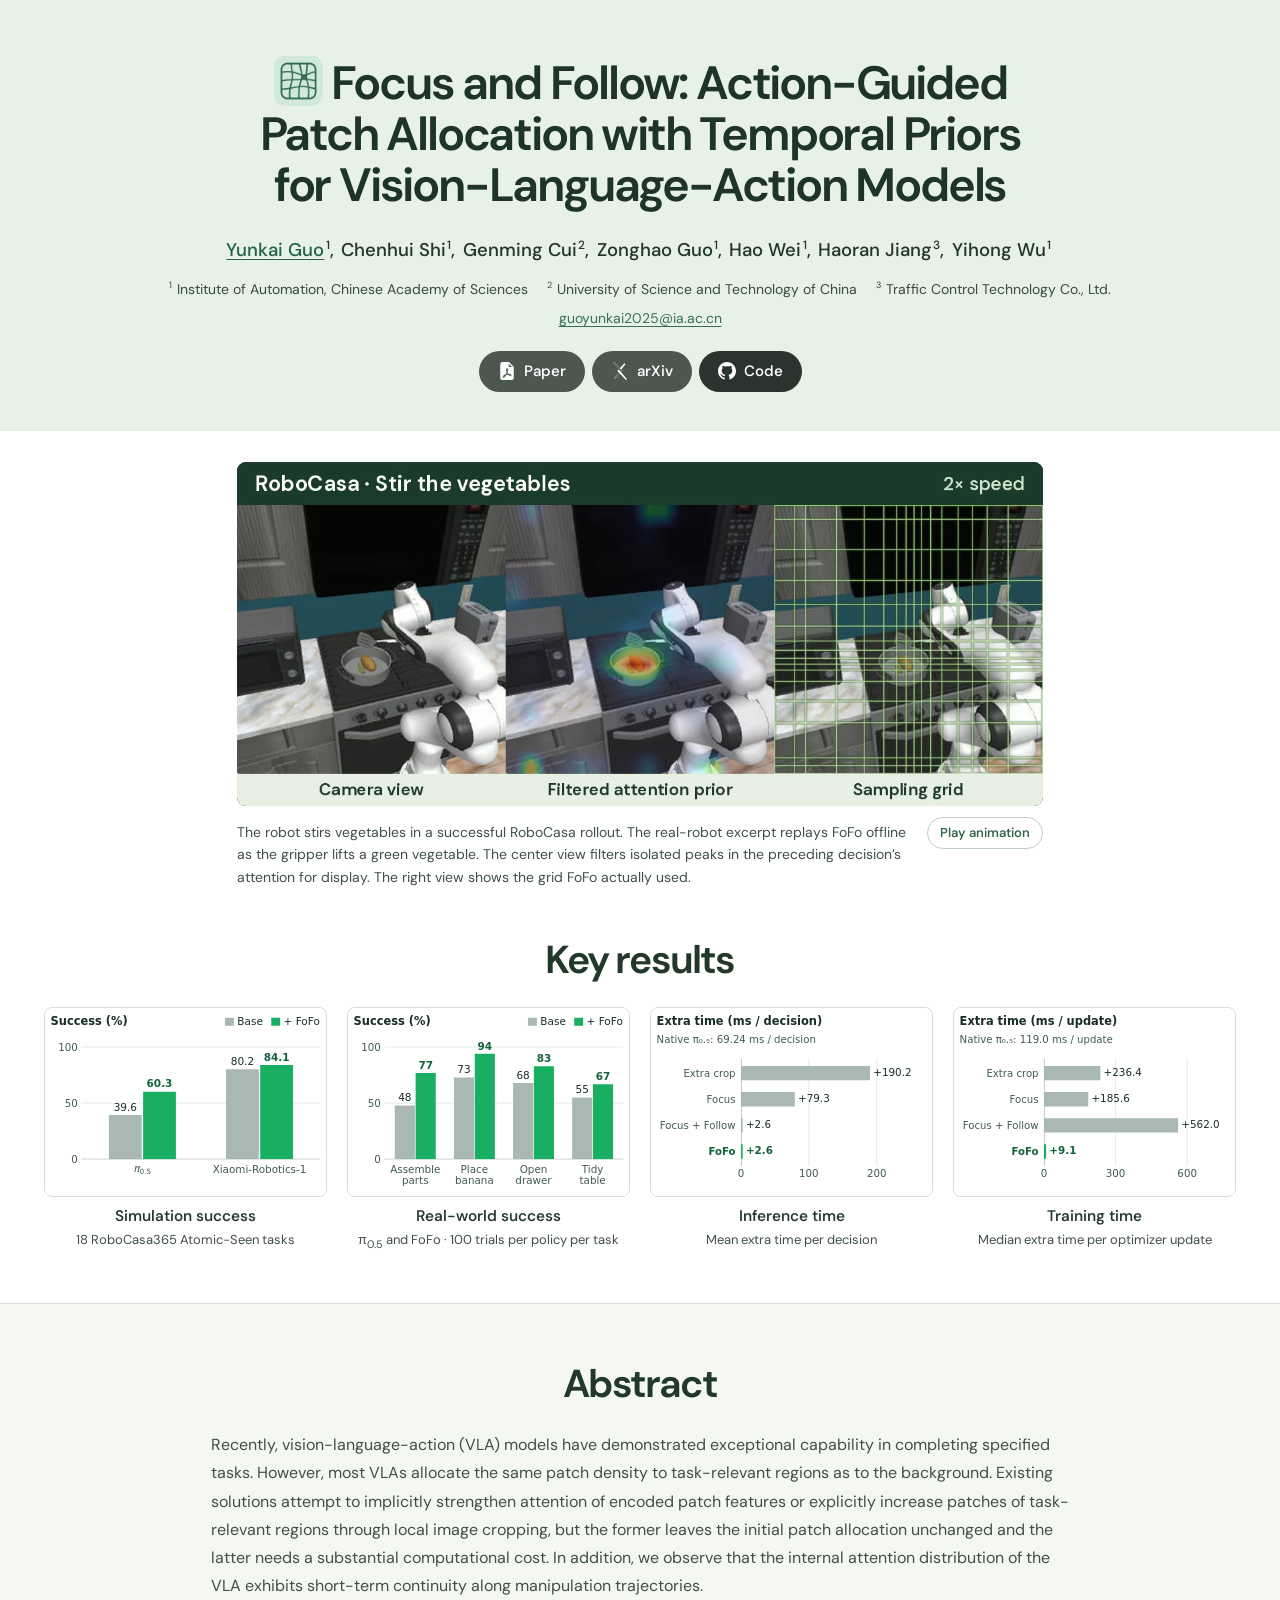
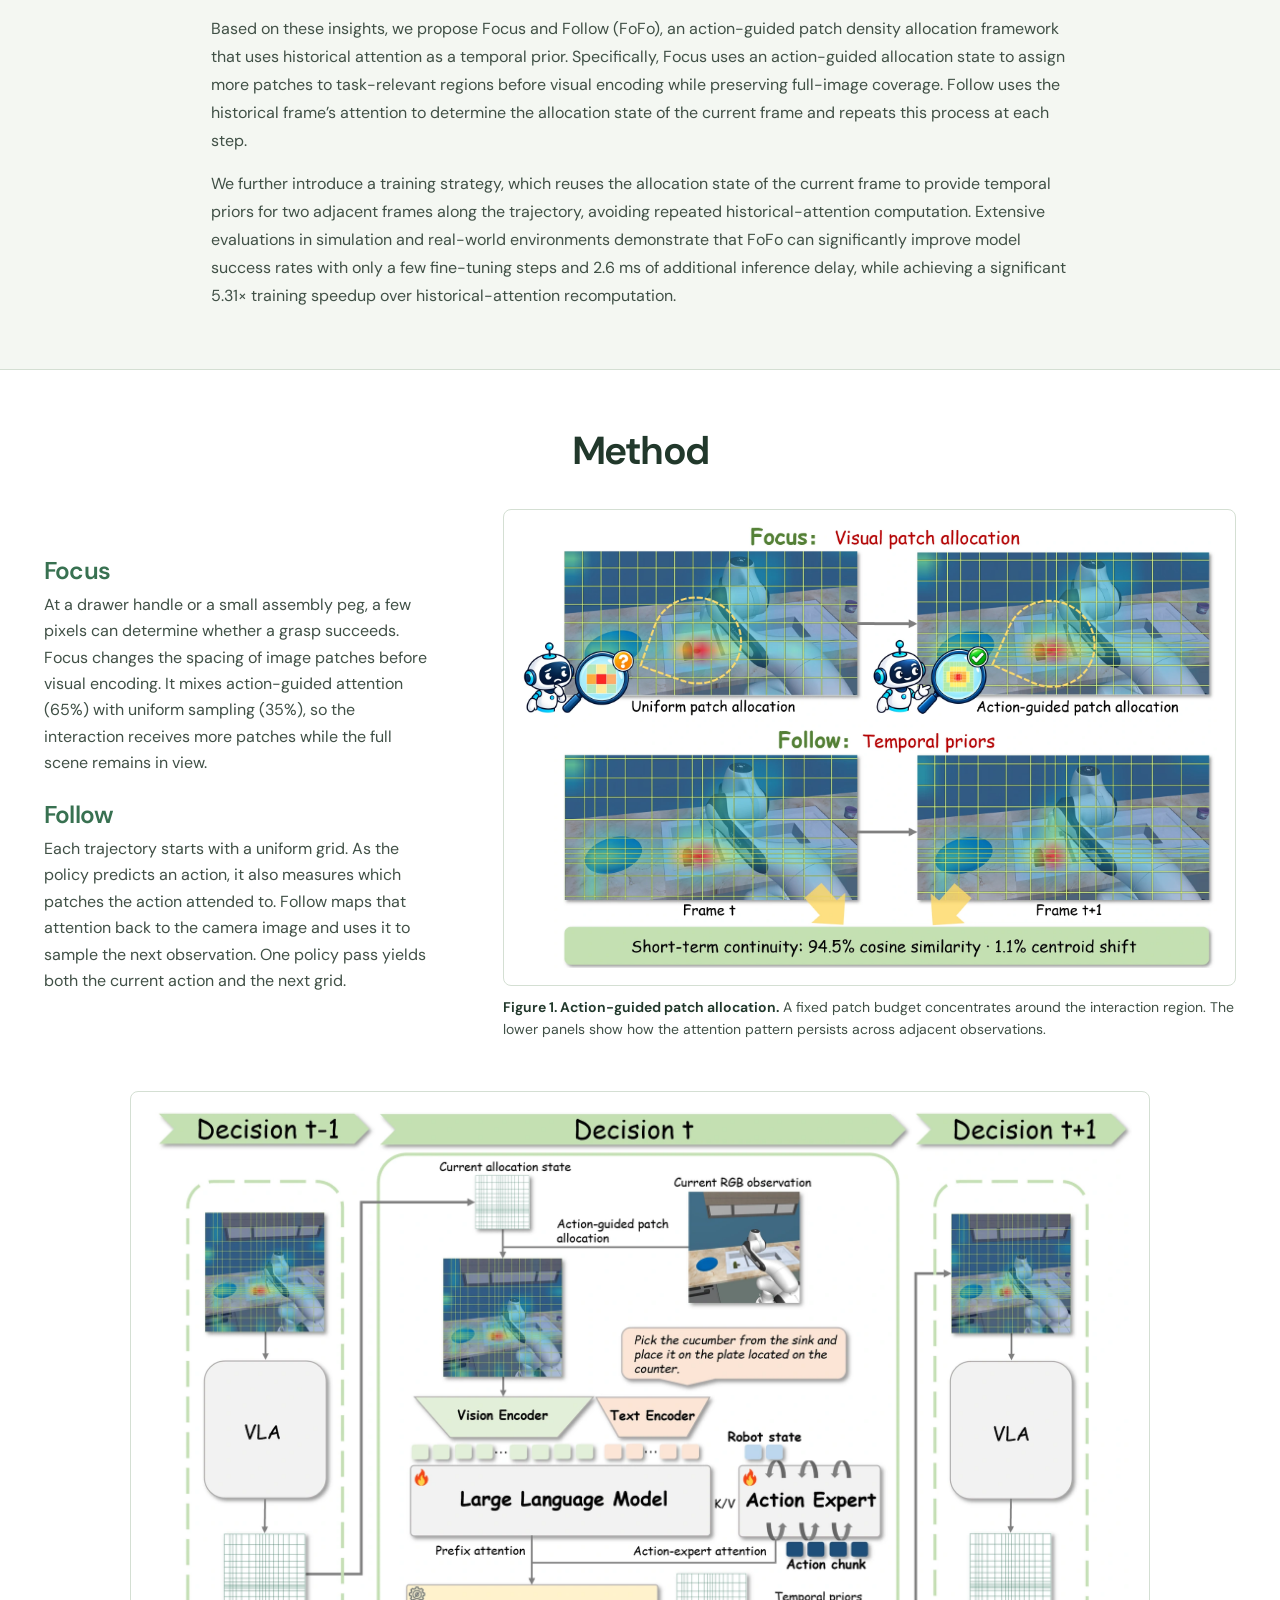
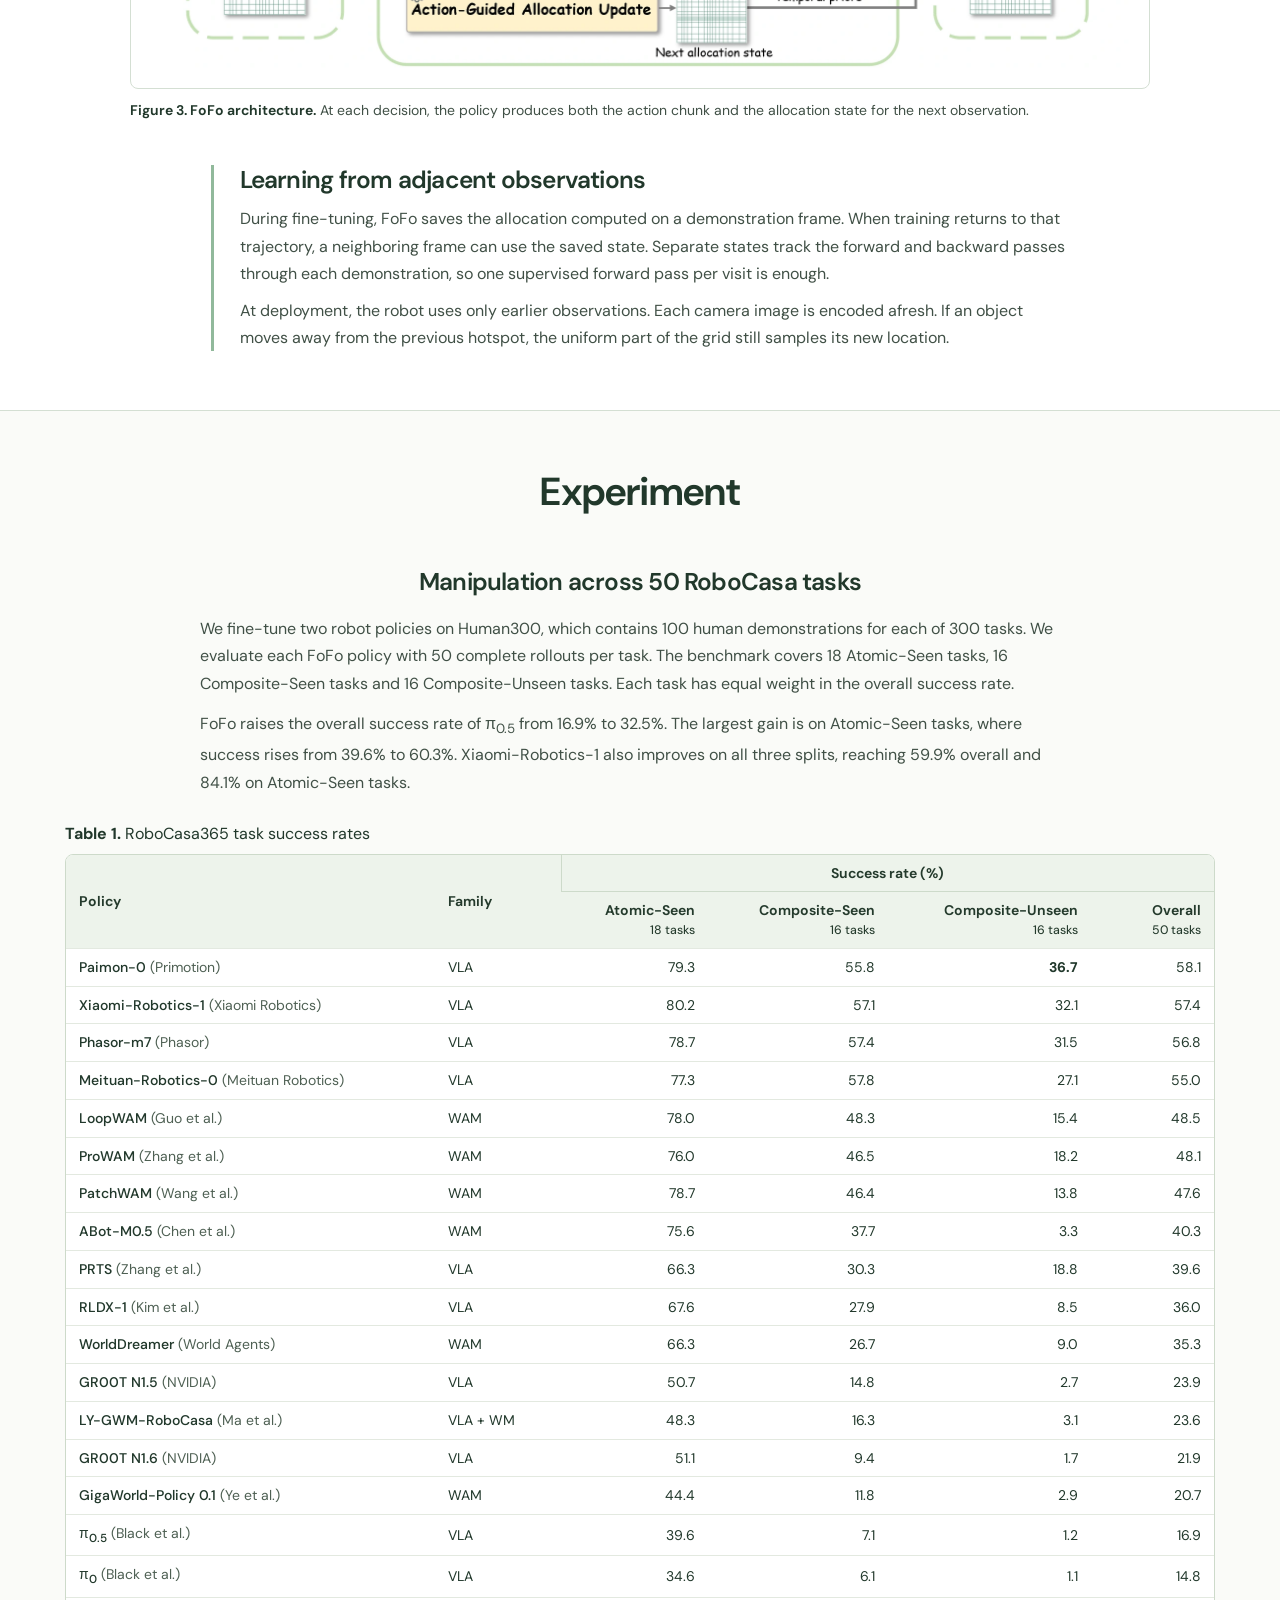
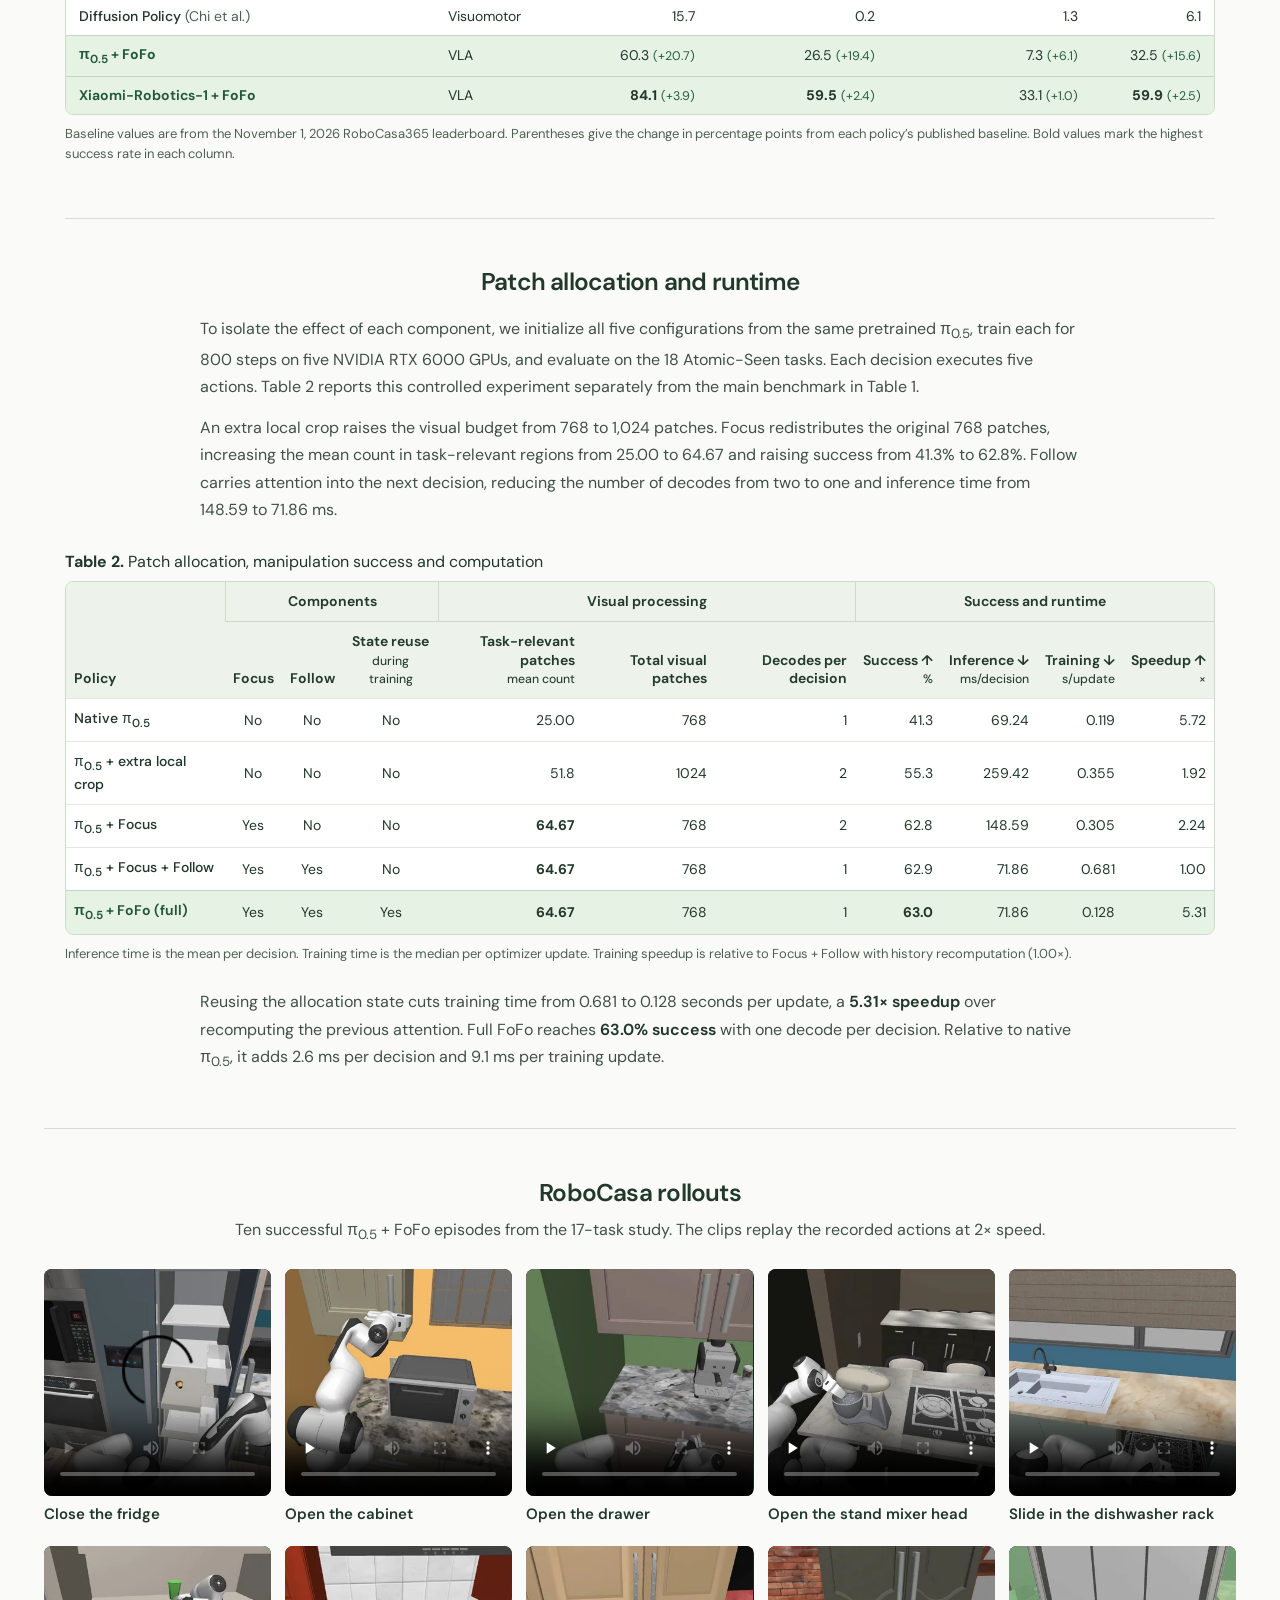
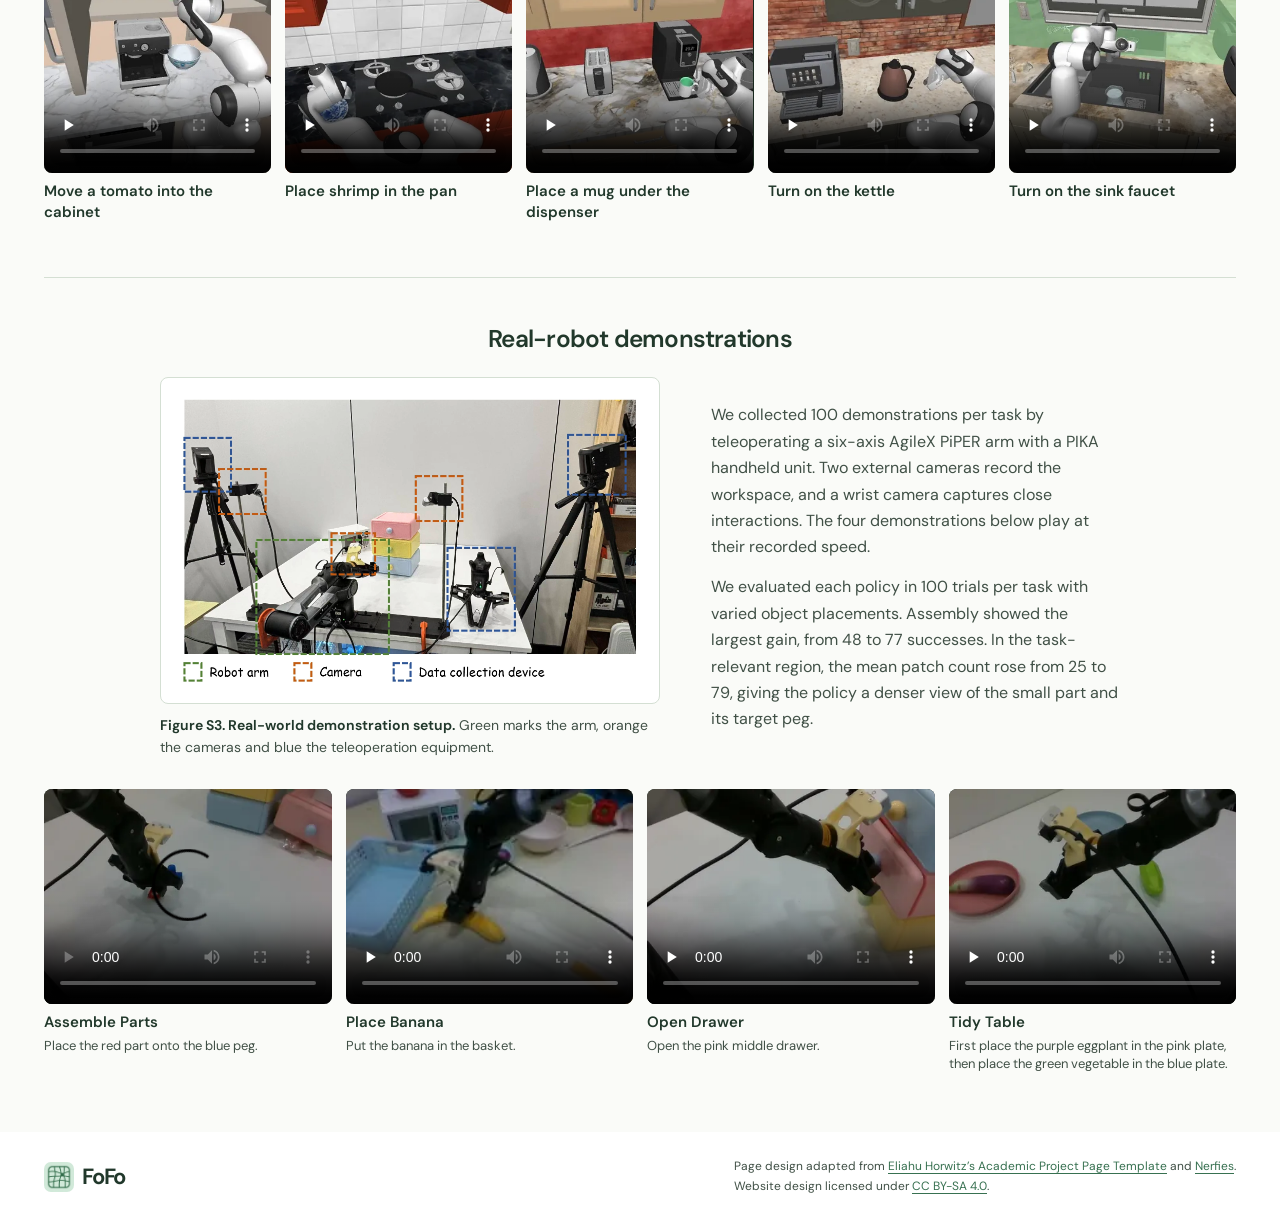
==== FoFo/index.html @ 968a4dcb "Refine trajectory heatmaps and present the benchmark and component tables" ====
<!doctype html>
<html lang="en">
<head>
  <meta charset="utf-8">
  <meta name="viewport" content="width=device-width,initial-scale=1">
  <meta name="theme-color" content="#e7f1e5">
  <link rel="icon" href="assets/brand/fofo-48.png" sizes="48x48">
  <link rel="stylesheet" href="styles.css?v=7dfae5dc25">
  <title>FoFo · Focus and Follow</title>
  <link rel="canonical" href="https://guoyunkai2002.github.io/FoFo/">
  <meta name="description" content="FoFo uses action-to-visual attention from one robot decision to allocate visual patches for the next, with a fixed patch budget and full-image coverage.">
  <meta property="og:type" content="article">
  <meta property="og:title" content="Focus and Follow: Action-Guided Patch Allocation with Temporal Priors for Vision-Language-Action Models">
  <meta property="og:description" content="FoFo uses action-to-visual attention from one robot decision to allocate visual patches for the next, with a fixed patch budget and full-image coverage.">
  <meta property="og:url" content="https://guoyunkai2002.github.io/FoFo/">
  <meta property="og:image" content="https://guoyunkai2002.github.io/FoFo/assets/figures/motivation.webp">
  <meta name="citation_title" content="Focus and Follow: Action-Guided Patch Allocation with Temporal Priors for Vision-Language-Action Models">
  <meta name="citation_author" content="Yunkai Guo">
  <meta name="citation_author" content="Chenhui Shi">
  <meta name="citation_author" content="Genming Cui">
  <meta name="citation_author" content="Zonghao Guo">
  <meta name="citation_author" content="Hao Wei">
  <meta name="citation_author" content="Haoran Jiang">
  <meta name="citation_author" content="Yihong Wu">
  <script type="application/ld+json">{"@context": "https://schema.org", "@type": "ScholarlyArticle", "name": "Focus and Follow: Action-Guided Patch Allocation with Temporal Priors for Vision-Language-Action Models", "url": "https://guoyunkai2002.github.io/FoFo/", "author": [{"@type": "Person", "name": "Yunkai Guo", "affiliation": {"@type": "Organization", "name": "Institute of Automation, Chinese Academy of Sciences"}, "url": "https://guoyunkai2002.github.io/"}, {"@type": "Person", "name": "Chenhui Shi", "affiliation": {"@type": "Organization", "name": "Institute of Automation, Chinese Academy of Sciences"}}, {"@type": "Person", "name": "Genming Cui", "affiliation": {"@type": "Organization", "name": "University of Science and Technology of China"}}, {"@type": "Person", "name": "Zonghao Guo", "affiliation": {"@type": "Organization", "name": "Institute of Automation, Chinese Academy of Sciences"}}, {"@type": "Person", "name": "Hao Wei", "affiliation": {"@type": "Organization", "name": "Institute of Automation, Chinese Academy of Sciences"}}, {"@type": "Person", "name": "Haoran Jiang", "affiliation": {"@type": "Organization", "name": "Traffic Control Technology Co., Ltd."}}, {"@type": "Person", "name": "Yihong Wu", "affiliation": {"@type": "Organization", "name": "Institute of Automation, Chinese Academy of Sciences"}}], "abstract": "Recently, vision-language-action (VLA) models have demonstrated exceptional capability in completing specified tasks. However, most VLAs allocate the same patch density to task-relevant regions as to the background. Existing solutions attempt to implicitly strengthen attention of encoded patch features or explicitly increase patches of task-relevant regions through local image cropping, but the former leaves the initial patch allocation unchanged and the latter needs a substantial computational cost. In addition, we observe that the internal attention distribution of the VLA exhibits short-term continuity along manipulation trajectories. Based on these insights, we propose Focus and Follow (FoFo), an action-guided patch density allocation framework that uses historical attention as a temporal prior. Specifically, Focus uses an action-guided allocation state to assign more patches to task-relevant regions before visual encoding while preserving full-image coverage. Follow uses the historical frame’s attention to determine the allocation state of the current frame and repeats this process at each step. We further introduce a training strategy, which reuses the allocation state of the current frame to provide temporal priors for two adjacent frames along the trajectory, avoiding repeated historical-attention computation. Extensive evaluations in simulation and real-world environments demonstrate that FoFo can significantly improve model success rates with only a few fine-tuning steps and 2.6 ms of additional inference delay, while achieving a significant 5.31× training speedup over historical-attention recomputation.", "inLanguage": "en"}</script>
  <script src="media.js" defer></script>
  <script src="teaser.js" defer></script>
</head>
<body>
  <a class="skip" href="#abstract">Skip to abstract</a>
  <main id="main-content">
    <header class="hero">
      <div class="wrap hero-body">
        <h1 class="publication-title"><span class="title-start"><img src="assets/brand/fofo-256.png" alt="" width="66" height="66">Focus</span> and Follow: Action-Guided Patch Allocation with Temporal Priors for Vision-Language-Action Models</h1>
        <div class="publication-authors"><span class="author-block"><a href="https://guoyunkai2002.github.io/" rel="author">Yunkai Guo</a><sup>1</sup>,</span> <span class="author-block">Chenhui Shi<sup>1</sup>,</span> <span class="author-block">Genming Cui<sup>2</sup>,</span> <span class="author-block">Zonghao Guo<sup>1</sup>,</span> <span class="author-block">Hao Wei<sup>1</sup>,</span> <span class="author-block">Haoran Jiang<sup>3</sup>,</span> <span class="author-block">Yihong Wu<sup>1</sup></span></div>
        <ul class="affiliations"><li><sup>1</sup> Institute of Automation, Chinese Academy of Sciences</li><li><sup>2</sup> University of Science and Technology of China</li><li><sup>3</sup> Traffic Control Technology Co., Ltd.</li></ul>
        <a class="mail" href="mailto:guoyunkai2025@ia.ac.cn">guoyunkai2025@ia.ac.cn</a>
        <div class="publication-links">
          <button aria-label="Paper, awaiting arXiv release" class="resource" disabled="" title="The paper will be available on arXiv." type="button"><img alt="" height="19" src="assets/icons/paper.svg" width="19">Paper</button>
          <button aria-label="arXiv, awaiting posting" class="resource" disabled="" title="The arXiv record will be linked after posting." type="button"><img alt="" height="18" src="assets/icons/arxiv.svg" width="18">arXiv</button>
          <a class="resource" href="code.html"><img alt="" height="19" src="assets/icons/code.svg" width="19">Code</a>
        </div>
      </div>
    </header>
    <figure class="teaser" id="trajectory-film">
      <video id="trajectory-video" width="1200" height="512" controls autoplay muted loop playsinline preload="metadata" poster="assets/teaser/trajectories.webp?v=6c821fb7b79a" aria-label="RoboCasa and real-robot footage with display-filtered attention and the recorded sampling grid">
        <source media="(max-width: 600px)" src="assets/teaser/trajectories-mobile.mp4?v=8c88cccc353a" type="video/mp4">
        <source src="assets/teaser/trajectories.mp4?v=fba1525de256" type="video/mp4">
        <a href="assets/teaser/trajectories.mp4?v=fba1525de256">Download the trajectory film</a>
      </video>
      <figcaption class="film-note">
        <p>The robot stirs vegetables in a successful RoboCasa rollout. The real-robot excerpt replays FoFo offline as the gripper lifts a green vegetable. The center view filters isolated peaks in the preceding decision’s attention for display. The right view shows the grid FoFo actually used.</p>
        <button class="motion-control" type="button" aria-controls="trajectory-video" hidden>Pause animation</button>
      </figcaption>
    </figure>
    <section class="wrap highlights" aria-labelledby="highlights-title">
      <h2 id="highlights-title">Key results</h2>
      <div class="chart-grid">
        <figure class="chart">
          <a href="assets/highlights/simulation-success.svg" aria-label="View simulation success chart at full size"><img loading="lazy" decoding="async" src="assets/highlights/simulation-success.svg" alt="Success on the 18 RoboCasa Atomic-Seen tasks. With FoFo, π₀.₅ improves from 39.6% to 60.3% and Xiaomi-Robotics-1 from 80.2% to 84.1%."></a>
          <figcaption>Simulation success<small>18 RoboCasa365 Atomic-Seen tasks</small></figcaption>
        </figure>
        <figure class="chart">
          <a href="assets/highlights/real-success.svg" aria-label="View real-world success chart at full size"><img loading="lazy" decoding="async" src="assets/highlights/real-success.svg" alt="π₀.₅ and FoFo success rates by task: assembly 48% and 77%, banana 73% and 94%, drawer 68% and 83%, tidying 55% and 67%."></a>
          <figcaption>Real-world success<small>π<sub>0.5</sub> and FoFo · 100 trials per policy per task</small></figcaption>
        </figure>
        <figure class="chart">
          <a href="assets/highlights/inference-overhead.svg" aria-label="View inference time chart at full size"><img loading="lazy" decoding="async" src="assets/highlights/inference-overhead.svg" alt="Extra milliseconds per decision over native π₀.₅: extra crop 190.2, Focus 79.3, Focus + Follow 2.6 and full FoFo 2.6."></a>
          <figcaption>Inference time<small>Mean extra time per decision</small></figcaption>
        </figure>
        <figure class="chart">
          <a href="assets/highlights/training-overhead.svg" aria-label="View training time chart at full size"><img loading="lazy" decoding="async" src="assets/highlights/training-overhead.svg" alt="Extra milliseconds per optimizer update over native π₀.₅: extra crop 236.4, Focus 185.6, Focus + Follow 562.0 and full FoFo 9.1."></a>
          <figcaption>Training time<small>Median extra time per optimizer update</small></figcaption>
        </figure>
      </div>
    </section>
    <section id="abstract" class="section abstract" aria-labelledby="abstract-title">
      <div class="wrap">
        <h2 id="abstract-title">Abstract</h2>
        <div class="abstract-copy">
<p>Recently, vision-language-action (VLA) models have demonstrated exceptional capability in completing specified tasks. However, most VLAs allocate the same patch density to task-relevant regions as to the background. Existing solutions attempt to implicitly strengthen attention of encoded patch features or explicitly increase patches of task-relevant regions through local image cropping, but the former leaves the initial patch allocation unchanged and the latter needs a substantial computational cost. In addition, we observe that the internal attention distribution of the VLA exhibits short-term continuity along manipulation trajectories.</p>
<p>Based on these insights, we propose Focus and Follow (FoFo), an action-guided patch density allocation framework that uses historical attention as a temporal prior. Specifically, Focus uses an action-guided allocation state to assign more patches to task-relevant regions before visual encoding while preserving full-image coverage. Follow uses the historical frame’s attention to determine the allocation state of the current frame and repeats this process at each step.</p>
<p>We further introduce a training strategy, which reuses the allocation state of the current frame to provide temporal priors for two adjacent frames along the trajectory, avoiding repeated historical-attention computation. Extensive evaluations in simulation and real-world environments demonstrate that FoFo can significantly improve model success rates with only a few fine-tuning steps and 2.6 ms of additional inference delay, while achieving a significant 5.31× training speedup over historical-attention recomputation.</p>
</div>
      </div>
    </section>
    <section id="method" class="wrap section method" aria-labelledby="method-title">
      <h2 id="method-title">Method</h2>
      <div class="method-intro">
        <div class="method-copy">
          <h3>Focus</h3>
          <p>At a drawer handle or a small assembly peg, a few pixels can determine whether a grasp succeeds. Focus changes the spacing of image patches before visual encoding. It mixes action-guided attention (65%) with uniform sampling (35%), so the interaction receives more patches while the full scene remains in view.</p>
          <h3>Follow</h3>
          <p>Each trajectory starts with a uniform grid. As the policy predicts an action, it also measures which patches the action attended to. Follow maps that attention back to the camera image and uses it to sample the next observation. One policy pass yields both the current action and the next grid.</p>
        </div>
        <figure class="paper-figure" id="fig-motivation">
        <a href="assets/figures/motivation.webp" aria-label="View Figure 1 at full size">
          <img src="assets/figures/motivation.webp" width="1948" height="1232" alt="Uniform and action-guided grids above two adjacent robot observations with similar attention." loading="lazy" decoding="async">
        </a>
        <figcaption><strong>Figure 1. Action-guided patch allocation.</strong> A fixed patch budget concentrates around the interaction region. The lower panels show how the attention pattern persists across adjacent observations.</figcaption>
      </figure>
      </div>
      <figure class="paper-figure" id="fig-architecture">
        <a href="assets/figures/architecture.webp" aria-label="View Figure 3 at full size">
          <img src="assets/figures/architecture.webp" width="2000" height="1144" alt="FoFo architecture connecting vision and text encoders, the action expert and the next decision’s allocation state." loading="lazy" decoding="async">
        </a>
        <figcaption><strong>Figure 3. FoFo architecture.</strong> At each decision, the policy produces both the action chunk and the allocation state for the next observation.</figcaption>
      </figure>
      <div class="training-note">
        <h3>Learning from adjacent observations</h3>
        <p>During fine-tuning, FoFo saves the allocation computed on a demonstration frame. When training returns to that trajectory, a neighboring frame can use the saved state. Separate states track the forward and backward passes through each demonstration, so one supervised forward pass per visit is enough.</p>
        <p>At deployment, the robot uses only earlier observations. Each camera image is encoded afresh. If an object moves away from the previous hotspot, the uniform part of the grid still samples its new location.</p>
      </div>
    </section>
    <section class="experiment section" id="experiment" aria-labelledby="experiment-title">
      <div class="wrap">
        <h2 id="experiment-title">Experiment</h2>
        <section class="experiment-study" aria-labelledby="benchmark-title">
          <h3 id="benchmark-title">Manipulation across 50 RoboCasa tasks</h3>
          <div class="study-copy">
            <p>We fine-tune two robot policies on Human300, which contains 100 human demonstrations for each of 300 tasks. We evaluate each FoFo policy with 50 complete rollouts per task. The benchmark covers 18 Atomic-Seen tasks, 16 Composite-Seen tasks and 16 Composite-Unseen tasks. Each task has equal weight in the overall success rate.</p>
            <p>FoFo raises the overall success rate of π<sub>0.5</sub> from 16.9% to 32.5%. The largest gain is on Atomic-Seen tasks, where success rises from 39.6% to 60.3%. Xiaomi-Robotics-1 also improves on all three splits, reaching 59.9% overall and 84.1% on Atomic-Seen tasks.</p>
          </div>
          <div class="table-caption" id="benchmark-caption"><strong>Table 1.</strong> RoboCasa365 task success rates</div>
          <p class="table-swipe-hint benchmark-hint">Scroll horizontally to see all columns.</p>
          <div class="experiment-table-scroll" tabindex="0" role="region" aria-labelledby="benchmark-caption">
            <table class="results-table benchmark-table" aria-labelledby="benchmark-caption" aria-describedby="benchmark-note">
              <colgroup><col></colgroup><colgroup><col></colgroup><colgroup span="4"></colgroup>
              <thead>
                <tr><th rowspan="2" scope="col">Policy</th><th rowspan="2" scope="col">Family</th><th colspan="4" scope="colgroup">Success rate (%)</th></tr>
                <tr><th scope="col">Atomic-Seen<br><small>18 tasks</small></th><th scope="col">Composite-Seen<br><small>16 tasks</small></th><th scope="col">Composite-Unseen<br><small>16 tasks</small></th><th scope="col">Overall<br><small>50 tasks</small></th></tr>
              </thead>
              <tbody>
              <tr>
                <th scope="row">Paimon-0 <span class="policy-attribution">(Primotion)</span></th>
                <td>VLA</td><td>79.3</td><td>55.8</td><td><strong>36.7</strong></td><td>58.1</td>
              </tr>
              <tr>
                <th scope="row">Xiaomi-Robotics-1 <span class="policy-attribution">(Xiaomi Robotics)</span></th>
                <td>VLA</td><td>80.2</td><td>57.1</td><td>32.1</td><td>57.4</td>
              </tr>
              <tr>
                <th scope="row">Phasor-m7 <span class="policy-attribution">(Phasor)</span></th>
                <td>VLA</td><td>78.7</td><td>57.4</td><td>31.5</td><td>56.8</td>
              </tr>
              <tr>
                <th scope="row">Meituan-Robotics-0 <span class="policy-attribution">(Meituan Robotics)</span></th>
                <td>VLA</td><td>77.3</td><td>57.8</td><td>27.1</td><td>55.0</td>
              </tr>
              <tr>
                <th scope="row">LoopWAM <span class="policy-attribution">(Guo et al.)</span></th>
                <td>WAM</td><td>78.0</td><td>48.3</td><td>15.4</td><td>48.5</td>
              </tr>
              <tr>
                <th scope="row">ProWAM <span class="policy-attribution">(Zhang et al.)</span></th>
                <td>WAM</td><td>76.0</td><td>46.5</td><td>18.2</td><td>48.1</td>
              </tr>
              <tr>
                <th scope="row">PatchWAM <span class="policy-attribution">(Wang et al.)</span></th>
                <td>WAM</td><td>78.7</td><td>46.4</td><td>13.8</td><td>47.6</td>
              </tr>
              <tr>
                <th scope="row">ABot-M0.5 <span class="policy-attribution">(Chen et al.)</span></th>
                <td>WAM</td><td>75.6</td><td>37.7</td><td>3.3</td><td>40.3</td>
              </tr>
              <tr>
                <th scope="row">PRTS <span class="policy-attribution">(Zhang et al.)</span></th>
                <td>VLA</td><td>66.3</td><td>30.3</td><td>18.8</td><td>39.6</td>
              </tr>
              <tr>
                <th scope="row">RLDX-1 <span class="policy-attribution">(Kim et al.)</span></th>
                <td>VLA</td><td>67.6</td><td>27.9</td><td>8.5</td><td>36.0</td>
              </tr>
              <tr>
                <th scope="row">WorldDreamer <span class="policy-attribution">(World Agents)</span></th>
                <td>WAM</td><td>66.3</td><td>26.7</td><td>9.0</td><td>35.3</td>
              </tr>
              <tr>
                <th scope="row">GR00T N1.5 <span class="policy-attribution">(NVIDIA)</span></th>
                <td>VLA</td><td>50.7</td><td>14.8</td><td>2.7</td><td>23.9</td>
              </tr>
              <tr>
                <th scope="row">LY-GWM-RoboCasa <span class="policy-attribution">(Ma et al.)</span></th>
                <td>VLA + WM</td><td>48.3</td><td>16.3</td><td>3.1</td><td>23.6</td>
              </tr>
              <tr>
                <th scope="row">GR00T N1.6 <span class="policy-attribution">(NVIDIA)</span></th>
                <td>VLA</td><td>51.1</td><td>9.4</td><td>1.7</td><td>21.9</td>
              </tr>
              <tr>
                <th scope="row">GigaWorld-Policy 0.1 <span class="policy-attribution">(Ye et al.)</span></th>
                <td>WAM</td><td>44.4</td><td>11.8</td><td>2.9</td><td>20.7</td>
              </tr>
              <tr>
                <th scope="row">π<sub>0.5</sub> <span class="policy-attribution">(Black et al.)</span></th>
                <td>VLA</td><td>39.6</td><td>7.1</td><td>1.2</td><td>16.9</td>
              </tr>
              <tr>
                <th scope="row">π<sub>0</sub> <span class="policy-attribution">(Black et al.)</span></th>
                <td>VLA</td><td>34.6</td><td>6.1</td><td>1.1</td><td>14.8</td>
              </tr>
              <tr>
                <th scope="row">Diffusion Policy <span class="policy-attribution">(Chi et al.)</span></th>
                <td>Visuomotor</td><td>15.7</td><td>0.2</td><td>1.3</td><td>6.1</td>
              </tr>
              <tr class="fofo-row">
                <th scope="row">π<sub>0.5</sub> + <strong>FoFo</strong></th>
                <td>VLA</td><td>60.3 <span class="result-gain">(+20.7)</span></td><td>26.5 <span class="result-gain">(+19.4)</span></td><td>7.3 <span class="result-gain">(+6.1)</span></td><td>32.5 <span class="result-gain">(+15.6)</span></td>
              </tr>
              <tr class="fofo-row">
                <th scope="row">Xiaomi-Robotics-1 + <strong>FoFo</strong></th>
                <td>VLA</td><td><strong>84.1</strong> <span class="result-gain">(+3.9)</span></td><td><strong>59.5</strong> <span class="result-gain">(+2.4)</span></td><td>33.1 <span class="result-gain">(+1.0)</span></td><td><strong>59.9</strong> <span class="result-gain">(+2.5)</span></td>
              </tr>
              </tbody>
            </table>
          </div>
          <p class="table-note" id="benchmark-note">Baseline values are from the November 1, 2026 RoboCasa365 leaderboard. Parentheses give the change in percentage points from each policy’s published baseline. Bold values mark the highest success rate in each column.</p>
        </section>
        <section class="experiment-study" aria-labelledby="components-title">
          <h3 id="components-title">Patch allocation and runtime</h3>
          <div class="study-copy">
            <p>To isolate the effect of each component, we initialize all five configurations from the same pretrained π<sub>0.5</sub>, train each for 800 steps on five NVIDIA RTX 6000 GPUs, and evaluate on the 18 Atomic-Seen tasks. Each decision executes five actions. Table 2 reports this controlled experiment separately from the main benchmark in Table 1.</p>
            <p>An extra local crop raises the visual budget from 768 to 1,024 patches. Focus redistributes the original 768 patches, increasing the mean count in task-relevant regions from 25.00 to 64.67 and raising success from 41.3% to 62.8%. Follow carries attention into the next decision, reducing the number of decodes from two to one and inference time from 148.59 to 71.86 ms.</p>
          </div>
          <div class="table-caption" id="components-caption"><strong>Table 2.</strong> Patch allocation, manipulation success and computation</div>
          <p class="table-swipe-hint components-hint">Scroll horizontally to see all columns.</p>
          <div class="experiment-table-scroll" tabindex="0" role="region" aria-labelledby="components-caption">
            <table class="results-table components-table" aria-labelledby="components-caption" aria-describedby="components-note">
              <colgroup><col></colgroup><colgroup span="3"></colgroup><colgroup span="3"></colgroup><colgroup span="4"></colgroup>
              <thead>
                <tr><th rowspan="2" scope="col">Policy</th><th colspan="3" scope="colgroup">Components</th><th colspan="3" scope="colgroup">Visual processing</th><th colspan="4" scope="colgroup">Success and runtime</th></tr>
                <tr><th scope="col">Focus</th><th scope="col">Follow</th><th scope="col">State reuse<br><small>during training</small></th><th scope="col">Task-relevant patches<br><small>mean count</small></th><th scope="col">Total visual patches</th><th scope="col">Decodes per decision</th><th scope="col">Success ↑<br><small>%</small></th><th scope="col">Inference ↓<br><small>ms/decision</small></th><th scope="col">Training ↓<br><small>s/update</small></th><th scope="col">Speedup ↑<br><small>×</small></th></tr>
              </thead>
              <tbody>
              <tr>
                <th scope="row">Native π<sub>0.5</sub></th>
                <td>No</td><td>No</td><td>No</td><td>25.00</td><td>768</td><td>1</td><td>41.3</td><td>69.24</td><td>0.119</td><td>5.72</td>
              </tr>
              <tr>
                <th scope="row">π<sub>0.5</sub> + extra local crop</th>
                <td>No</td><td>No</td><td>No</td><td>51.8</td><td>1024</td><td>2</td><td>55.3</td><td>259.42</td><td>0.355</td><td>1.92</td>
              </tr>
              <tr>
                <th scope="row">π<sub>0.5</sub> + Focus</th>
                <td>Yes</td><td>No</td><td>No</td><td><strong>64.67</strong></td><td>768</td><td>2</td><td>62.8</td><td>148.59</td><td>0.305</td><td>2.24</td>
              </tr>
              <tr>
                <th scope="row">π<sub>0.5</sub> + Focus + Follow</th>
                <td>Yes</td><td>Yes</td><td>No</td><td><strong>64.67</strong></td><td>768</td><td>1</td><td>62.9</td><td>71.86</td><td>0.681</td><td>1.00</td>
              </tr>
              <tr class="fofo-row">
                <th scope="row">π<sub>0.5</sub> + FoFo (full)</th>
                <td>Yes</td><td>Yes</td><td>Yes</td><td><strong>64.67</strong></td><td>768</td><td>1</td><td><strong>63.0</strong></td><td>71.86</td><td>0.128</td><td>5.31</td>
              </tr>
              </tbody>
            </table>
          </div>
          <p class="table-note" id="components-note">Inference time is the mean per decision. Training time is the median per optimizer update. Training speedup is relative to Focus + Follow with history recomputation (1.00×).</p>
          <div class="study-copy study-interpretation">
            <p>Reusing the allocation state cuts training time from 0.681 to 0.128 seconds per update, a <strong>5.31× speedup</strong> over recomputing the previous attention. Full FoFo reaches <strong>63.0% success</strong> with one decode per decision. Relative to native π<sub>0.5</sub>, it adds 2.6 ms per decision and 9.1 ms per training update.</p>
          </div>
        </section>
        <section class="sim-demos" aria-labelledby="sim-title">
          <h3 id="sim-title">RoboCasa rollouts</h3>
          <p class="gallery-intro">Ten successful π<sub>0.5</sub> + FoFo episodes from the 17-task study. The clips replay the recorded actions at 2× speed.</p>
      <div class="video-grid sim-grid"><figure class="clip">
          <video controls playsinline loading="lazy" preload="none" poster="[data-uri]" data-poster="assets/robocasa/close-fridge.webp" aria-label="Close the fridge" width="480" height="480"><source src="assets/robocasa/close-fridge.mp4" type="video/mp4"><a href="assets/robocasa/close-fridge.mp4">Download video</a></video>
          <figcaption>Close the fridge</figcaption>
        </figure>
        <figure class="clip">
          <video controls playsinline loading="lazy" preload="none" poster="[data-uri]" data-poster="assets/robocasa/open-cabinet.webp" aria-label="Open the cabinet" width="480" height="480"><source src="assets/robocasa/open-cabinet.mp4" type="video/mp4"><a href="assets/robocasa/open-cabinet.mp4">Download video</a></video>
          <figcaption>Open the cabinet</figcaption>
        </figure>
        <figure class="clip">
          <video controls playsinline loading="lazy" preload="none" poster="[data-uri]" data-poster="assets/robocasa/open-drawer.webp" aria-label="Open the drawer" width="480" height="480"><source src="assets/robocasa/open-drawer.mp4" type="video/mp4"><a href="assets/robocasa/open-drawer.mp4">Download video</a></video>
          <figcaption>Open the drawer</figcaption>
        </figure>
        <figure class="clip">
          <video controls playsinline loading="lazy" preload="none" poster="[data-uri]" data-poster="assets/robocasa/open-stand-mixer.webp" aria-label="Open the stand mixer head" width="480" height="480"><source src="assets/robocasa/open-stand-mixer.mp4" type="video/mp4"><a href="assets/robocasa/open-stand-mixer.mp4">Download video</a></video>
          <figcaption>Open the stand mixer head</figcaption>
        </figure>
        <figure class="clip">
          <video controls playsinline loading="lazy" preload="none" poster="[data-uri]" data-poster="assets/robocasa/slide-dishwasher-rack.webp" aria-label="Slide in the dishwasher rack" width="480" height="480"><source src="assets/robocasa/slide-dishwasher-rack.mp4" type="video/mp4"><a href="assets/robocasa/slide-dishwasher-rack.mp4">Download video</a></video>
          <figcaption>Slide in the dishwasher rack</figcaption>
        </figure>
        <figure class="clip">
          <video controls playsinline loading="lazy" preload="none" poster="[data-uri]" data-poster="assets/robocasa/counter-to-cabinet.webp" aria-label="Move a tomato into the cabinet" width="480" height="480"><source src="assets/robocasa/counter-to-cabinet.mp4" type="video/mp4"><a href="assets/robocasa/counter-to-cabinet.mp4">Download video</a></video>
          <figcaption>Move a tomato into the cabinet</figcaption>
        </figure>
        <figure class="clip">
          <video controls playsinline loading="lazy" preload="none" poster="[data-uri]" data-poster="assets/robocasa/counter-to-stove.webp" aria-label="Place shrimp in the pan" width="480" height="480"><source src="assets/robocasa/counter-to-stove.mp4" type="video/mp4"><a href="assets/robocasa/counter-to-stove.mp4">Download video</a></video>
          <figcaption>Place shrimp in the pan</figcaption>
        </figure>
        <figure class="clip">
          <video controls playsinline loading="lazy" preload="none" poster="[data-uri]" data-poster="assets/robocasa/set-up-coffee-mug.webp" aria-label="Place a mug under the dispenser" width="480" height="480"><source src="assets/robocasa/set-up-coffee-mug.mp4" type="video/mp4"><a href="assets/robocasa/set-up-coffee-mug.mp4">Download video</a></video>
          <figcaption>Place a mug under the dispenser</figcaption>
        </figure>
        <figure class="clip">
          <video controls playsinline loading="lazy" preload="none" poster="[data-uri]" data-poster="assets/robocasa/turn-on-kettle.webp" aria-label="Turn on the kettle" width="480" height="480"><source src="assets/robocasa/turn-on-kettle.mp4" type="video/mp4"><a href="assets/robocasa/turn-on-kettle.mp4">Download video</a></video>
          <figcaption>Turn on the kettle</figcaption>
        </figure>
        <figure class="clip">
          <video controls playsinline loading="lazy" preload="none" poster="[data-uri]" data-poster="assets/robocasa/turn-on-faucet.webp" aria-label="Turn on the sink faucet" width="480" height="480"><source src="assets/robocasa/turn-on-faucet.mp4" type="video/mp4"><a href="assets/robocasa/turn-on-faucet.mp4">Download video</a></video>
          <figcaption>Turn on the sink faucet</figcaption>
        </figure></div>
        </section>
        <section class="real-demos" aria-labelledby="real-title">
          <h3 id="real-title">Real-robot demonstrations</h3>
          <div class="real-setup">
            <figure class="paper-figure" id="fig-setup">
        <a href="assets/figures/realrobot-setup.webp" aria-label="View Figure S3 at full size">
          <img src="assets/figures/realrobot-setup.webp" width="1807" height="1135" alt="A PiPER arm at a tabletop, with the two external cameras, wrist camera, two tracker base stations and handheld controller marked in the photograph." loading="lazy" decoding="async">
        </a>
        <figcaption><strong>Figure S3. Real-world demonstration setup.</strong> Green marks the arm, orange the cameras and blue the teleoperation equipment.</figcaption>
      </figure>
            <div>
              <p>We collected 100 demonstrations per task by teleoperating a six-axis AgileX PiPER arm with a PIKA handheld unit. Two external cameras record the workspace, and a wrist camera captures close interactions. The four demonstrations below play at their recorded speed.</p>
              <p>We evaluated each policy in 100 trials per task with varied object placements. Assembly showed the largest gain, from 48 to 77 successes. In the task-relevant region, the mean patch count rose from 25 to 79, giving the policy a denser view of the small part and its target peg.</p>
            </div>
          </div>
      <div class="video-grid real-grid"><figure class="clip">
          <video controls playsinline loading="lazy" preload="none" poster="[data-uri]" data-poster="assets/real/assemble-parts.webp" aria-label="Assemble Parts" width="480" height="360"><source src="assets/real/assemble-parts.mp4" type="video/mp4"><a href="assets/real/assemble-parts.mp4">Download video</a></video>
          <figcaption>Assemble Parts<small>Place the red part onto the blue peg.</small></figcaption>
        </figure>
        <figure class="clip">
          <video controls playsinline loading="lazy" preload="none" poster="[data-uri]" data-poster="assets/real/place-banana.webp" aria-label="Place Banana" width="480" height="360"><source src="assets/real/place-banana.mp4" type="video/mp4"><a href="assets/real/place-banana.mp4">Download video</a></video>
          <figcaption>Place Banana<small>Put the banana in the basket.</small></figcaption>
        </figure>
        <figure class="clip">
          <video controls playsinline loading="lazy" preload="none" poster="[data-uri]" data-poster="assets/real/open-drawer.webp" aria-label="Open Drawer" width="480" height="360"><source src="assets/real/open-drawer.mp4" type="video/mp4"><a href="assets/real/open-drawer.mp4">Download video</a></video>
          <figcaption>Open Drawer<small>Open the pink middle drawer.</small></figcaption>
        </figure>
        <figure class="clip">
          <video controls playsinline loading="lazy" preload="none" poster="[data-uri]" data-poster="assets/real/tidy-table.webp" aria-label="Tidy Table" width="480" height="360"><source src="assets/real/tidy-table.mp4" type="video/mp4"><a href="assets/real/tidy-table.mp4">Download video</a></video>
          <figcaption>Tidy Table<small>First place the purple eggplant in the pink plate, then place the green vegetable in the blue plate.</small></figcaption>
        </figure></div>
        </section>
      </div>
    </section>
  </main>
  <footer class="wrap">
<a class="wordmark" href="#main-content"><img alt="" height="38" src="assets/brand/fofo-48.png" srcset="assets/brand/fofo-256.png 2x" width="38"><span>FoFo</span></a>
<p>Page design adapted from <a href="https://github.com/eliahuhorwitz/Academic-project-page-template">Eliahu Horwitz’s Academic Project Page Template</a> and <a href="https://nerfies.github.io/">Nerfies</a>.<br>
      Website design licensed under <a href="https://creativecommons.org/licenses/by-sa/4.0/" rel="license">CC BY-SA 4.0</a>.</p>
</footer>
</body>
</html>
---- FoFo/styles.css ----
@font-face {
  font-family: "DM Sans";
  src: url("assets/fonts/dm-sans-normal.woff2") format("woff2");
  font-style: normal;
  font-weight: 100 1000;
  font-display: swap;
}
:root {
  color-scheme: light;
  --ink: #21382b;
  --text: #405046;
  --green: #387151;
  --mint: #e7f1e5;
  --line: #d4dfd3;
  --sans: "DM Sans", Arial, sans-serif;
  --title-size: clamp(33px,3.65vw,58px);
}
* {box-sizing: border-box}
[hidden] {display: none !important}
html {scroll-behavior: smooth}
body {margin: 0; background: #fff; color: var(--ink); font: 16px/1.6 var(--sans); -webkit-font-smoothing: antialiased}
img {max-width: 100%; height: auto}
a {color: var(--green); text-underline-offset: 3px}
a:hover {text-decoration-thickness: 2px}
:focus-visible {outline: 3px solid var(--green); outline-offset: 4px}
p,h1,h2,h3,figure {margin: 0}
sup {font-size: .65em; line-height: 0; vertical-align: super}
.wrap {width: min(1220px,calc(100% - 88px)); margin-inline: auto}
.skip:not(:focus) {position: absolute; width: 1px; height: 1px; overflow: hidden; clip-path: inset(50%)}
.skip:focus {position: absolute; top: 8px; left: 16px; z-index: 2; background: white; padding: 8px 15px}
.hero {background: var(--mint); text-align: center}
.hero-body {padding-block: clamp(38px,4.4vw,70px) clamp(30px,3.1vw,49px)}
.publication-title {max-width: 1110px; margin-inline: auto; color: #1e3428; font-size: var(--title-size); line-height: 1.09; font-weight: 630; letter-spacing: -.047em; text-wrap: balance}
.title-start {white-space: nowrap}
.title-start img {height: 1.06em; width: 1.06em; vertical-align: -.14em; border-radius: .23em; margin-right: .16em}
.publication-authors {max-width: 1000px; margin: 24px auto 0; font-size: clamp(17px,1.44vw,22px); font-weight: 530; line-height: 1.72}
.author-block {display: inline-block; margin-right: .14em}
.author-block a {color: #256646}
.author-block sup {margin-left: .1em}
.affiliations {display: flex; flex-wrap: wrap; justify-content: center; gap: 1px 19px; padding: 0; margin: 11px auto 0; list-style: none; font-size: clamp(14px,1.08vw,17px); color: #364c3d}
.affiliations sup {margin-right: .1em}
.mail {display: inline-block; margin-top: 7px; font-size: 14px}
.publication-links {margin-top: 20px; display: flex; flex-wrap: wrap; justify-content: center; gap: 7px}
.resource {display: inline-flex; align-items: center; justify-content: center; gap: 8px; padding: 9px 18px; border: 1px solid transparent; border-radius: 22px; background: #2a342e; color: white; text-decoration: none; font: 550 15px/21px var(--sans)}
.resource img {width: 18px; height: 18px; filter: brightness(0) invert(1)}
.resource:disabled {background: #4c5750; color: white; cursor: not-allowed}
a.resource:hover {background: #24543a}
.teaser {font-size: var(--title-size); width: min(17.25em,calc(100% - 28px)); margin: clamp(20px,2.4vw,38px) auto 0}
.teaser video {width: 100%; height: auto; display: block; border-radius: 9px; background: #192d23}
.film-note {display: flex; align-items: baseline; justify-content: space-between; gap: 20px; padding-block: 11px 13px; color: var(--text); font-size: 14px}
.motion-control {flex: none; min-height: 32px; border: 1px solid #bed0bd; border-radius: 18px; padding: 4px 12px; font: 550 13px/1.4 var(--sans); color: #2f6044; background: white; cursor: pointer}
.motion-control:hover {background: #edf5ec}
h2 {font-size: clamp(30px,3.05vw,46px); letter-spacing: -.046em; font-weight: 640; line-height: 1.15; text-align: center}
h3 {font-size: clamp(21px,1.9vw,28px); font-weight: 610; letter-spacing: -.032em; line-height: 1.25}
.highlights {padding-block: clamp(24px,2.9vw,46px) clamp(38px,4vw,65px)}
.chart-grid {display: grid; grid-template-columns: repeat(4,minmax(0,1fr)); gap: clamp(12px,1.6vw,24px); margin-top: 24px}
.chart a {display: block; border: 1px solid var(--line); border-radius: 8px; overflow: hidden; background: white}
.chart img {display: block; width: 100%; height: auto}
.chart figcaption {margin-top: 9px; text-align: center; font-size: clamp(15px,1.2vw,18px); font-weight: 560; line-height: 1.35}
.chart figcaption small {display: block; margin-top: 4px; color: var(--text); font-size: 13px; font-weight: 400}
.section {padding-block: clamp(42px,4.6vw,74px)}
.abstract {border-block: 1px solid var(--line); background: #f4f7f2}
.abstract-copy {max-width: 78ch; margin: 24px auto 0; color: var(--text); font-size: clamp(16px,1.2vw,18px); line-height: 1.76}
.abstract-copy p+p {margin-top: .9em}
.method-intro {display: grid; grid-template-columns: minmax(0,.7fr) minmax(0,1.3fr); align-items: center; gap: clamp(30px,5vw,75px); margin-top: 35px}
.method-copy p,.real-setup p,.gallery-intro {color: var(--text); font-size: clamp(16px,1.2vw,18px); line-height: 1.65}
.method-copy h3 {color: var(--green); margin-bottom: 6px}
.method-copy h3:not(:first-child) {margin-top: 23px}
.paper-figure {min-width: 0}
.paper-figure a {display: block; padding: clamp(8px,1.3vw,20px); background: white; border: 1px solid var(--line); border-radius: 8px}
.paper-figure img {display: block; width: auto; margin-inline: auto}
.paper-figure figcaption {margin-top: 10px; color: var(--text); font-size: 14px; line-height: 1.6}
.paper-figure figcaption strong {color: var(--ink); font-weight: 650}
#fig-architecture {margin: clamp(33px,3.9vw,60px) auto 0; max-width: 1020px}
.training-note {max-width: 78ch; margin: clamp(30px,3.4vw,49px) auto 0; border-left: 3px solid #91b99b; padding-left: clamp(17px,2vw,28px)}
.training-note p {margin-top: 10px; color: var(--text); font-size: clamp(16px,1.2vw,18px); line-height: 1.7}
.real-setup p+p {margin-top: .85em}
.experiment {background: #fafbf8; border-top: 1px solid var(--line)}
.experiment h3 {text-align: center}
.sim-demos {margin-top: clamp(27px,2.7vw,42px)}
.gallery-intro {max-width: 75ch; margin: 9px auto 23px; text-align: center}
.real-demos {margin-top: clamp(37px,4.2vw,63px); border-top: 1px solid var(--line); padding-top: clamp(32px,3.6vw,54px)}
.real-setup {display: grid; grid-template-columns: minmax(0,1.1fr) minmax(0,.9fr); align-items: center; gap: clamp(26px,4vw,60px); max-width: 960px; margin: 22px auto 30px}
.video-grid {display: grid; gap: 21px 14px}
.sim-grid {grid-template-columns: repeat(5,minmax(0,1fr))}
.real-grid {grid-template-columns: repeat(4,minmax(0,1fr))}
.clip {min-width: 0}
.clip video {display: block; border-radius: 8px; width: 100%; height: auto; aspect-ratio: 1; object-fit: contain; background: #18291d}
.real-grid video {aspect-ratio: 4/3}
.clip figcaption {margin-top: 8px; font-size: 15px; font-weight: 600; line-height: 1.4}
.clip figcaption small {display: block; margin-top: 4px; color: var(--text); font-size: 13px; font-weight: 400}
footer {display: flex; align-items: center; justify-content: space-between; gap: 20px; padding-block: 25px 32px}
.wordmark {display: inline-flex; align-items: center; gap: 8px; color: var(--ink); text-decoration: none; font-size: 22px; font-weight: 680; letter-spacing: -.055em}
.wordmark img {width: 30px; height: 30px; border-radius: 7px}
footer p {color: var(--text); font-size: 12px}
.code-page {min-height: 100svh; display: grid; place-items: center; padding: 24px; background: var(--mint)}
.code-card {width: min(100%,620px); border-block: 1px solid #bdccba; padding: 45px 0}
.code-card h1 {margin: 26px 0 13px; font: 650 clamp(43px,6vw,72px)/1.08 var(--sans); letter-spacing: -.05em}
.code-card em {font-style: normal; color: var(--green)}
.code-card p {margin-bottom: 25px; color: var(--text)}
@media(max-width: 960px) {
  .wrap {width: calc(100% - 48px)}
  .chart-grid,.sim-grid,.real-grid {grid-template-columns: repeat(2,minmax(0,1fr))}
}
@media(max-width: 720px) {
  .wrap {width: calc(100% - 34px)}
  .hero-body {padding-block: 32px 27px}
  .publication-title {font-size: clamp(29px,5.45vw,39px)}
  .teaser {width: calc(100% - 28px)}
  .publication-authors {margin-top: 17px; line-height: 1.6; font-size: 16px}
  .affiliations {display: block; line-height: 1.5}
  .mail {margin-top: 8px}
  .method-intro,.real-setup {grid-template-columns: 1fr; gap: 20px}
  .method-intro {margin-top: 24px}
  .real-setup {margin-top: 18px}
  .film-note {font-size: 12px; align-items: flex-start; gap: 10px}
  .motion-control {padding: 4px 9px; font-size: 12px}
  .title-start img {width: 1.02em; height: 1.02em}
  .paper-figure figcaption {font-size: 13px}
  footer {display: block}
  footer p {margin-top: 8px}
}
@media(max-width: 480px) {
  .chart-grid {grid-template-columns: 1fr; max-width: 420px; margin-inline: auto; gap: 19px}
  .resource {padding: 8px 14px}
  .video-grid {gap: 16px 10px}
  .clip figcaption {font-size: 14px}
}
@media(prefers-reduced-motion: reduce) {html {scroll-behavior: auto}}

.experiment-study {
  margin: clamp(34px, 4.1vw, 64px) auto 0;
  max-width: 1150px;
}
.experiment-study + .experiment-study,
.experiment-study + .sim-demos {
  border-top: 1px solid var(--line);
  padding-top: clamp(34px, 3.8vw, 58px);
  margin-top: clamp(38px, 4.2vw, 68px);
}
.study-copy {
  max-width: 80ch;
  margin: 17px auto 0;
  color: var(--text);
  font-size: clamp(16px, 1.16vw, 18px);
  line-height: 1.72;
}
.study-copy p + p {margin-top: .8em}
.study-copy strong {color: var(--ink); font-weight: 650}
.table-caption {
  margin: 26px 0 8px;
  font-size: clamp(16px, 1.2vw, 18px);
  line-height: 1.45;
  color: var(--ink);
}
.table-caption strong {font-weight: 700}
.experiment-table-scroll {
  max-width: 100%;
  overflow-x: auto;
  border: 1px solid #cddaca;
  border-radius: 8px;
  background: white;
  scrollbar-color: #819c85 #ebf1e9;
}
.experiment-table-scroll:focus-visible {outline-offset: 2px}
.results-table {
  width: 100%;
  border-collapse: separate;
  border-spacing: 0;
  color: var(--ink);
  font-size: 14px;
  line-height: 1.34;
  font-variant-numeric: tabular-nums;
}
.results-table th, .results-table td {
  padding: 9px 13px;
  text-align: right;
  vertical-align: middle;
}
.results-table thead th {
  color: #243a2c;
  background: #edf3eb;
  font-weight: 650;
}
.results-table thead th[scope="colgroup"] {
  text-align: center;
  border-bottom: 1px solid #cddaca;
  border-inline-start: 1px solid #cddaca;
}
.results-table thead small {font-size: .88em; font-weight: 450}
.results-table tbody th {text-align: left; font-weight: 530}
.results-table tbody :is(th, td) {border-top: 1px solid #e3e9e0}
.results-table thead tr:first-child th:first-child {text-align: left}
.results-table .fofo-row :is(th, td) {
  background: #e6f2e4;
  border-top-color: #c3d8c4;
}
.results-table .fofo-row th {color: #225839; font-weight: 650}
.results-table td strong {font-weight: 740}
.benchmark-table {min-width: 710px}
.benchmark-table :is(tbody td:nth-child(2), thead th[rowspan]:nth-child(2)) {text-align: left}
.benchmark-table .policy-attribution {color: #4e6053; font-weight: 400}
.benchmark-table .result-gain {font-size: .89em; color: #275e43; white-space: nowrap}
.benchmark-table tbody td:not(:nth-child(2)) {white-space: nowrap}
.components-table {min-width: 990px}
.components-table :is(th, td) {padding: 10px 8px}
.components-table tbody th {min-width: 150px}
.components-table thead th[scope="col"] {vertical-align: bottom}
.components-table thead tr:nth-child(2) th:nth-child(-n + 3),
.components-table tbody td:is(:nth-child(2), :nth-child(3), :nth-child(4)) {text-align: center}
.table-note {
  margin-top: 9px;
  color: #4e6053;
  font-size: 13px;
  line-height: 1.55;
}
.study-interpretation {margin-top: 24px}
.table-swipe-hint {display: none; margin: 0 0 7px; color: #4e6053; font-size: 12px}
@media (max-width: 1077px) {
  .components-hint {display: block}
}
@media (max-width: 758px) {
  .benchmark-hint {display: block}
}
@media (max-width: 720px) {
  .results-table {font-size: 13px}
  .results-table th, .results-table td {padding: 8px 9px}
  .results-table tbody th,
  .results-table thead tr:first-child th:first-child {
    position: sticky;
    left: 0;
    z-index: 1;
    box-shadow: 1px 0 #cddaca;
  }
  .results-table tbody th {background: white}
  .results-table .fofo-row th {background: #e6f2e4}
  .benchmark-table tbody th, .components-table tbody th {min-width: 125px; max-width: 145px}
  .table-note {font-size: 12px}
}
.components-table thead tr:nth-child(2) th:nth-child(3) {min-width: 82px}
.components-table thead tr:nth-child(2) th:nth-last-child(-n + 4) {white-space: nowrap}
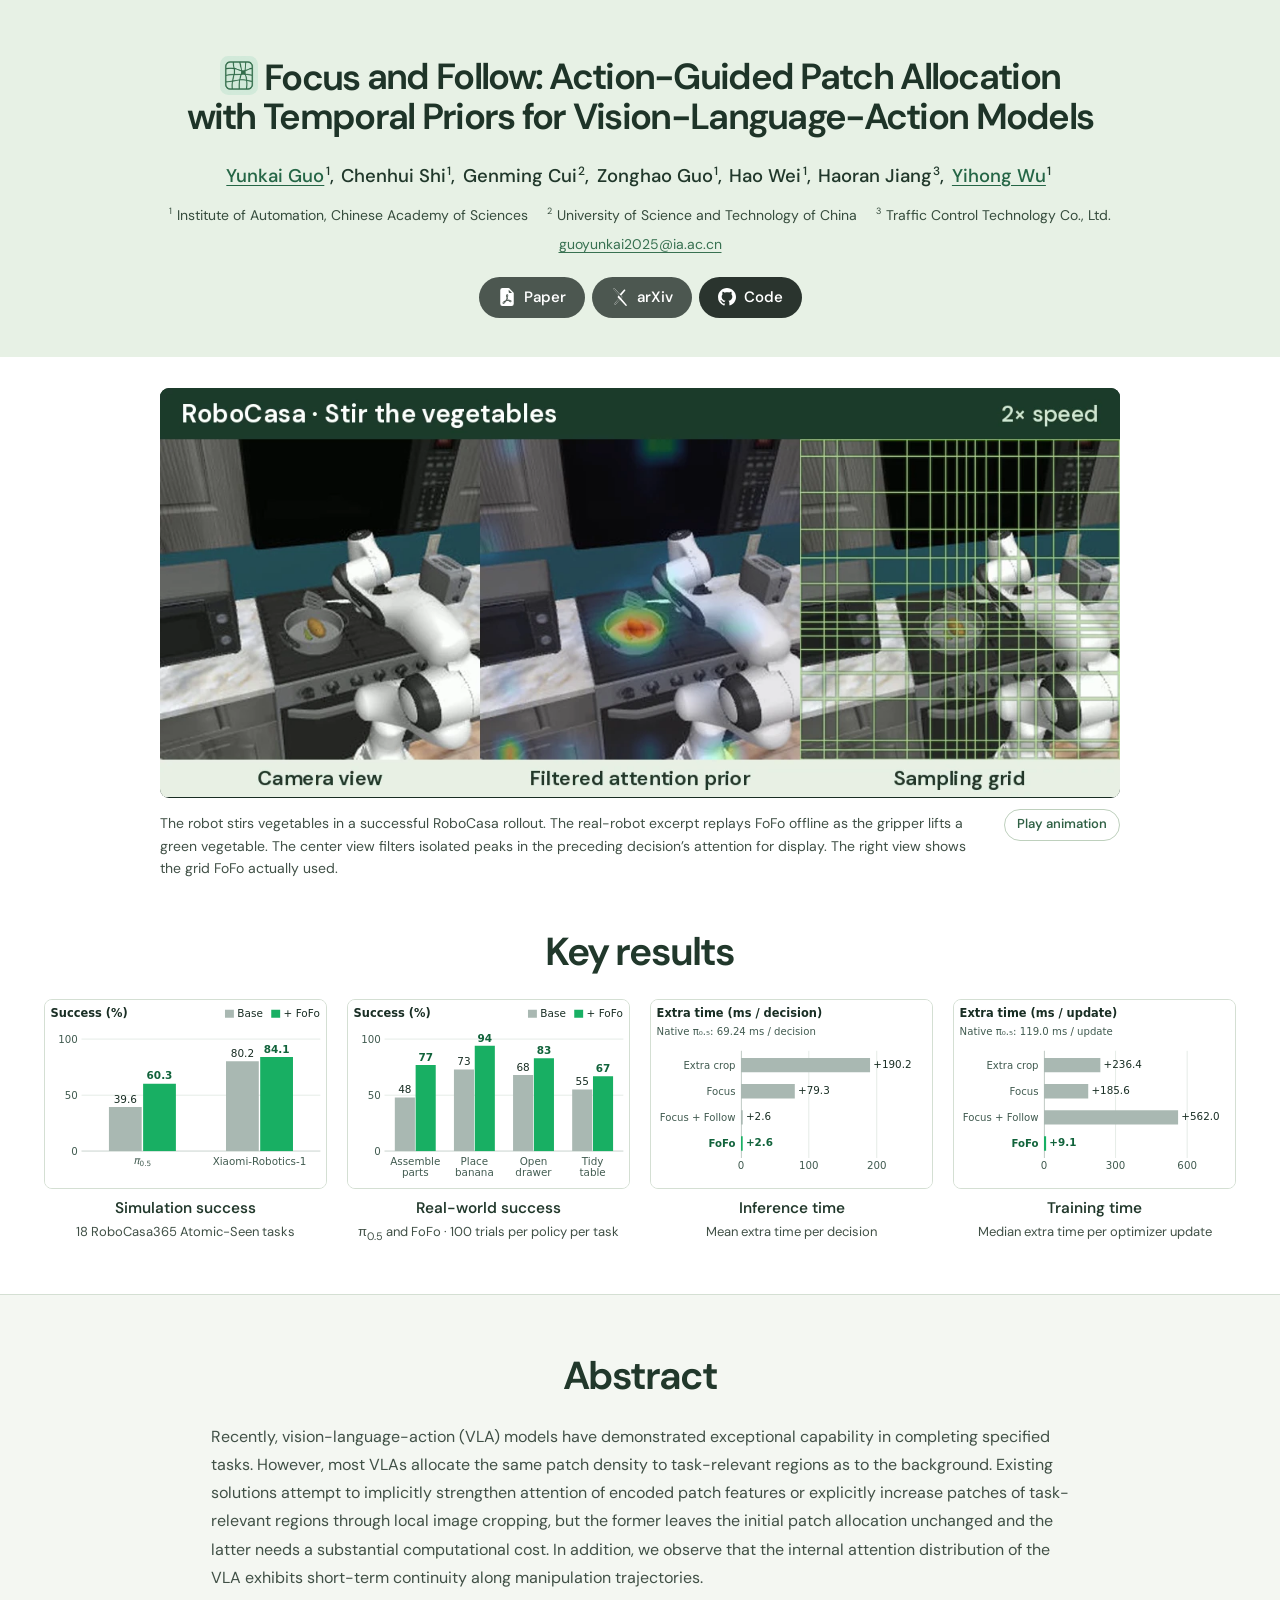
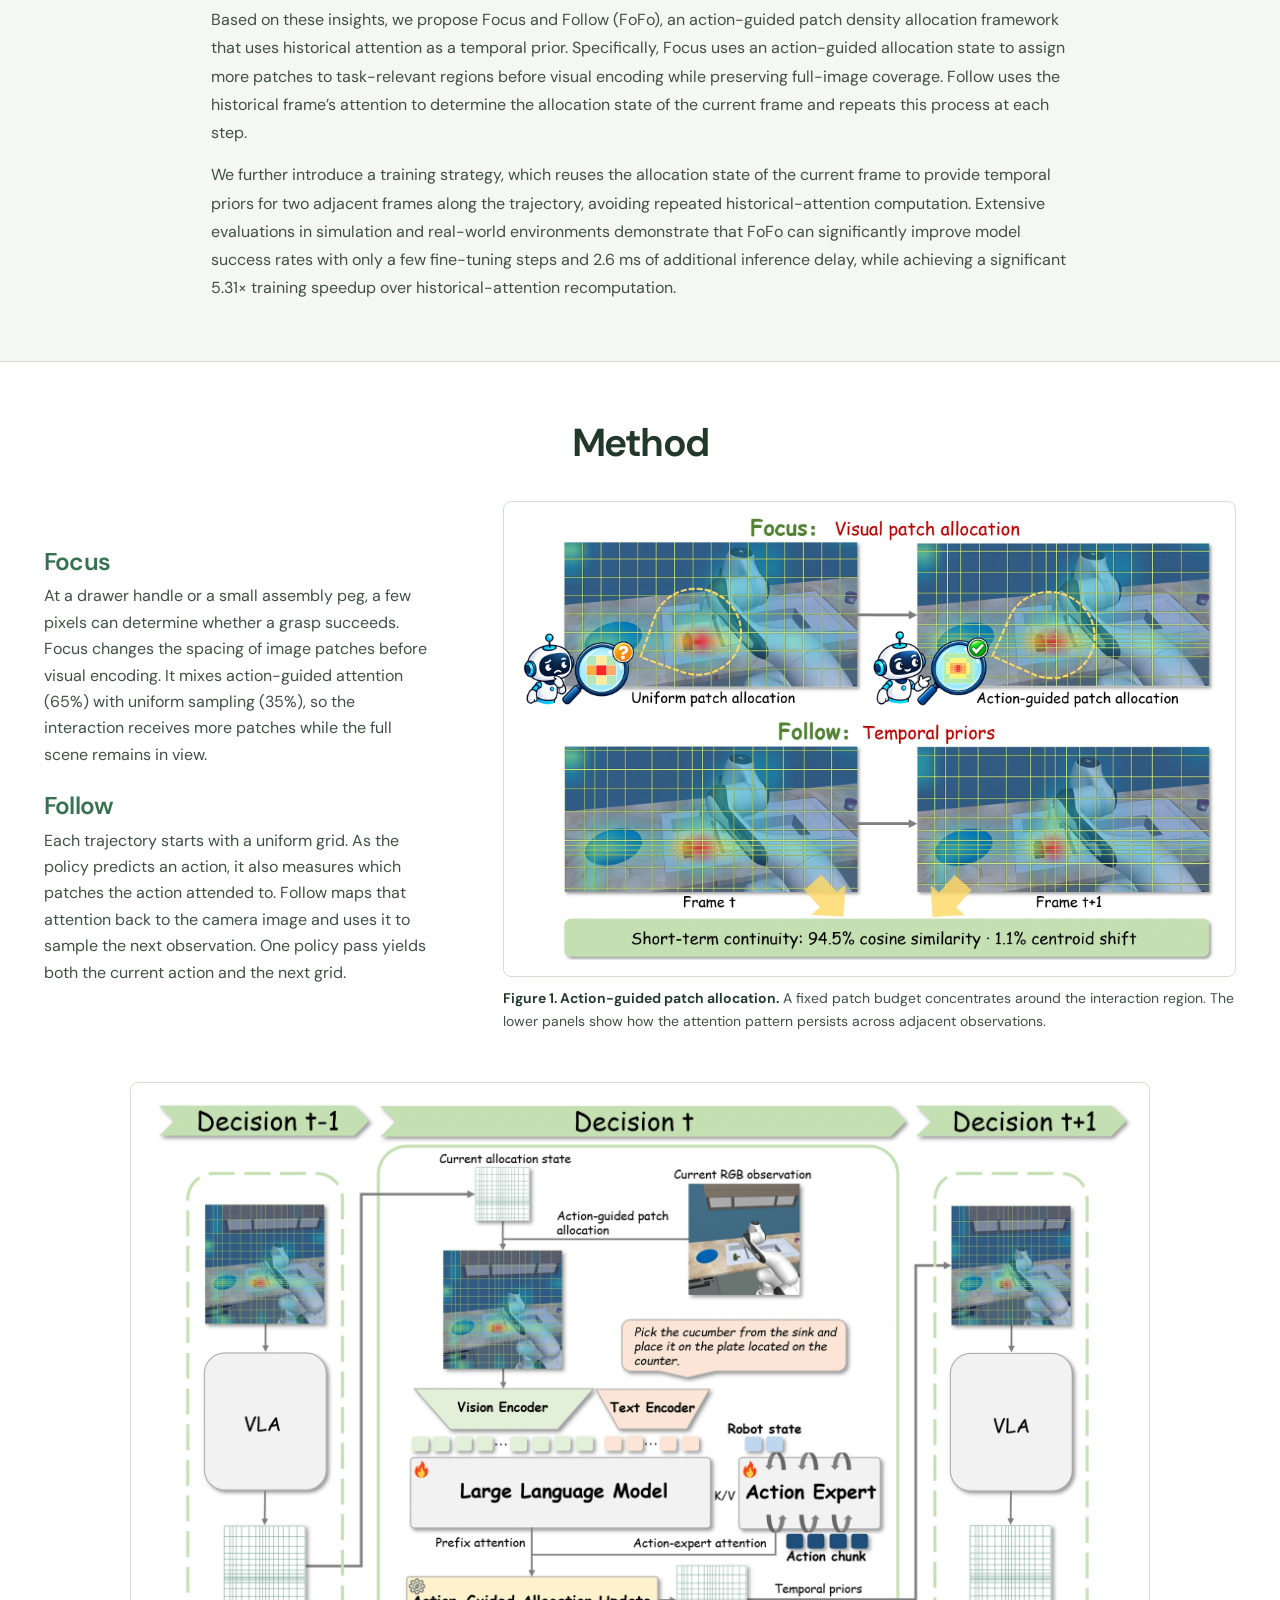
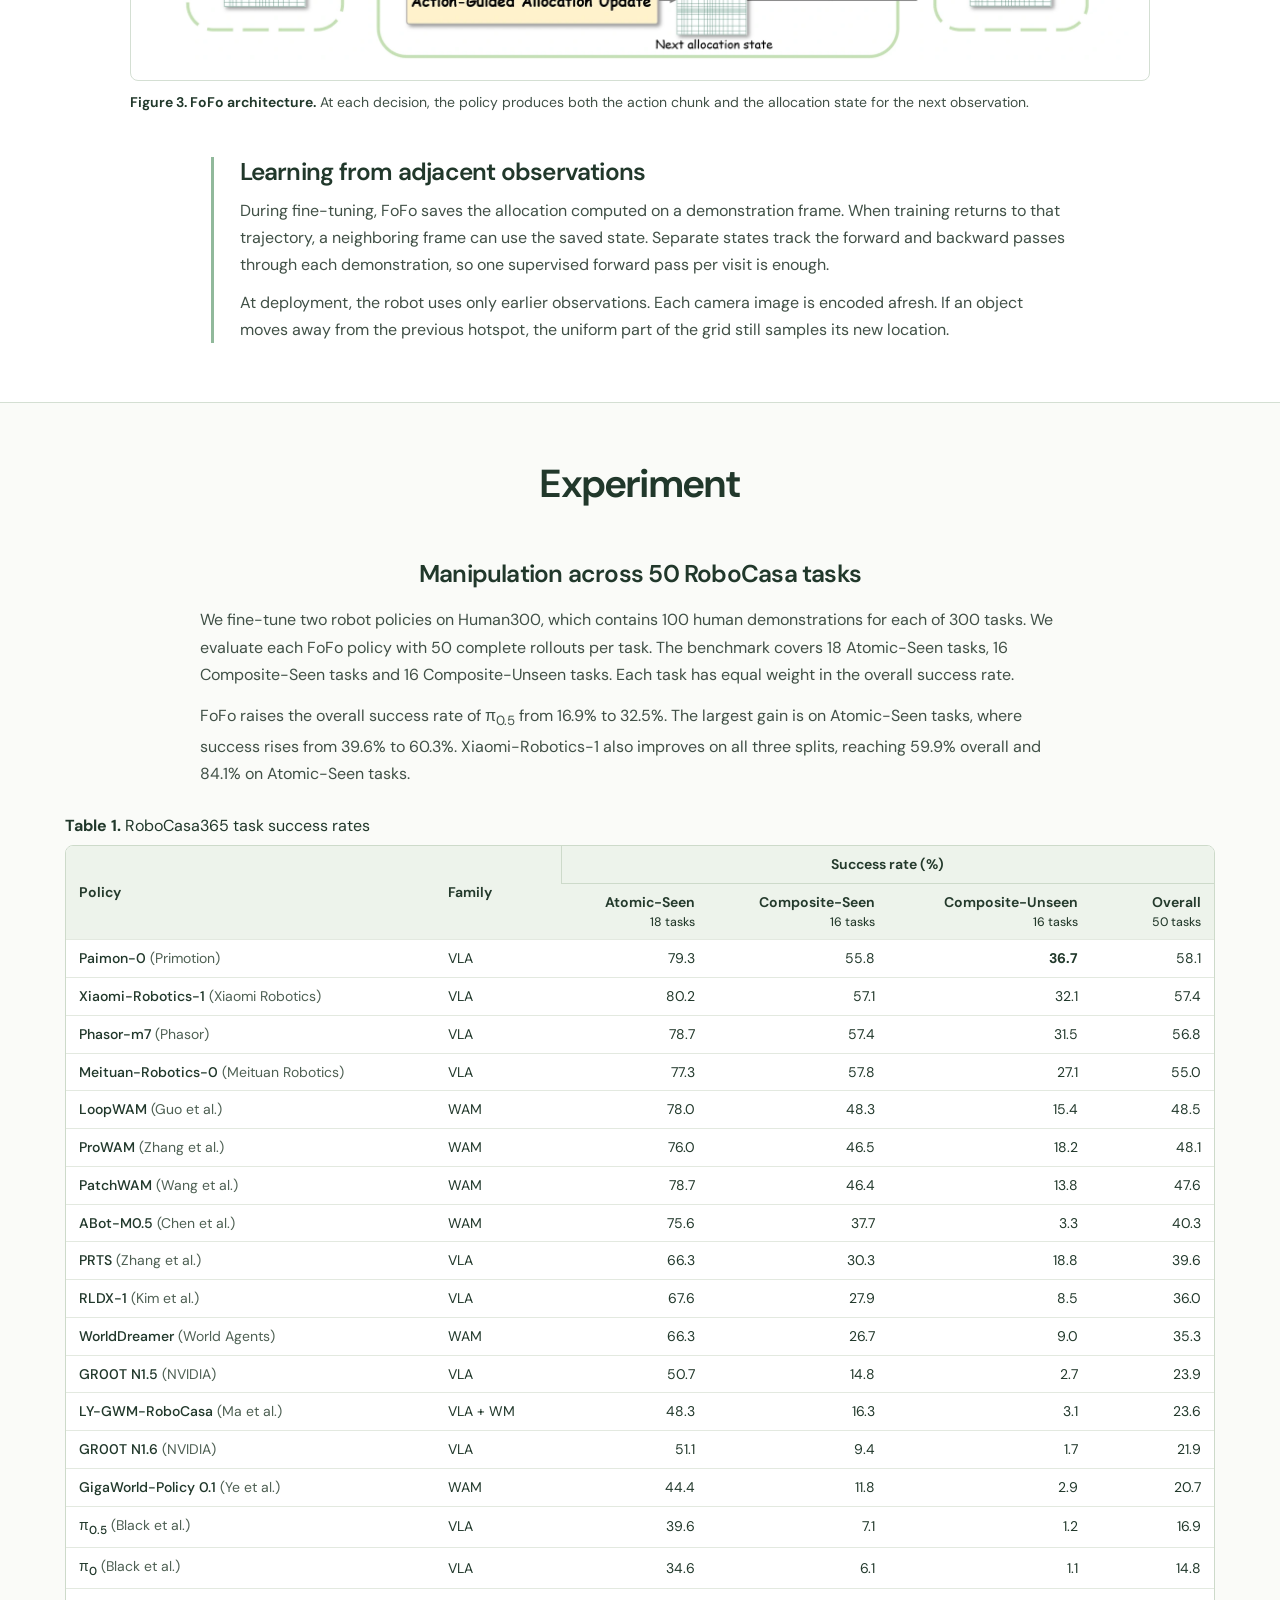
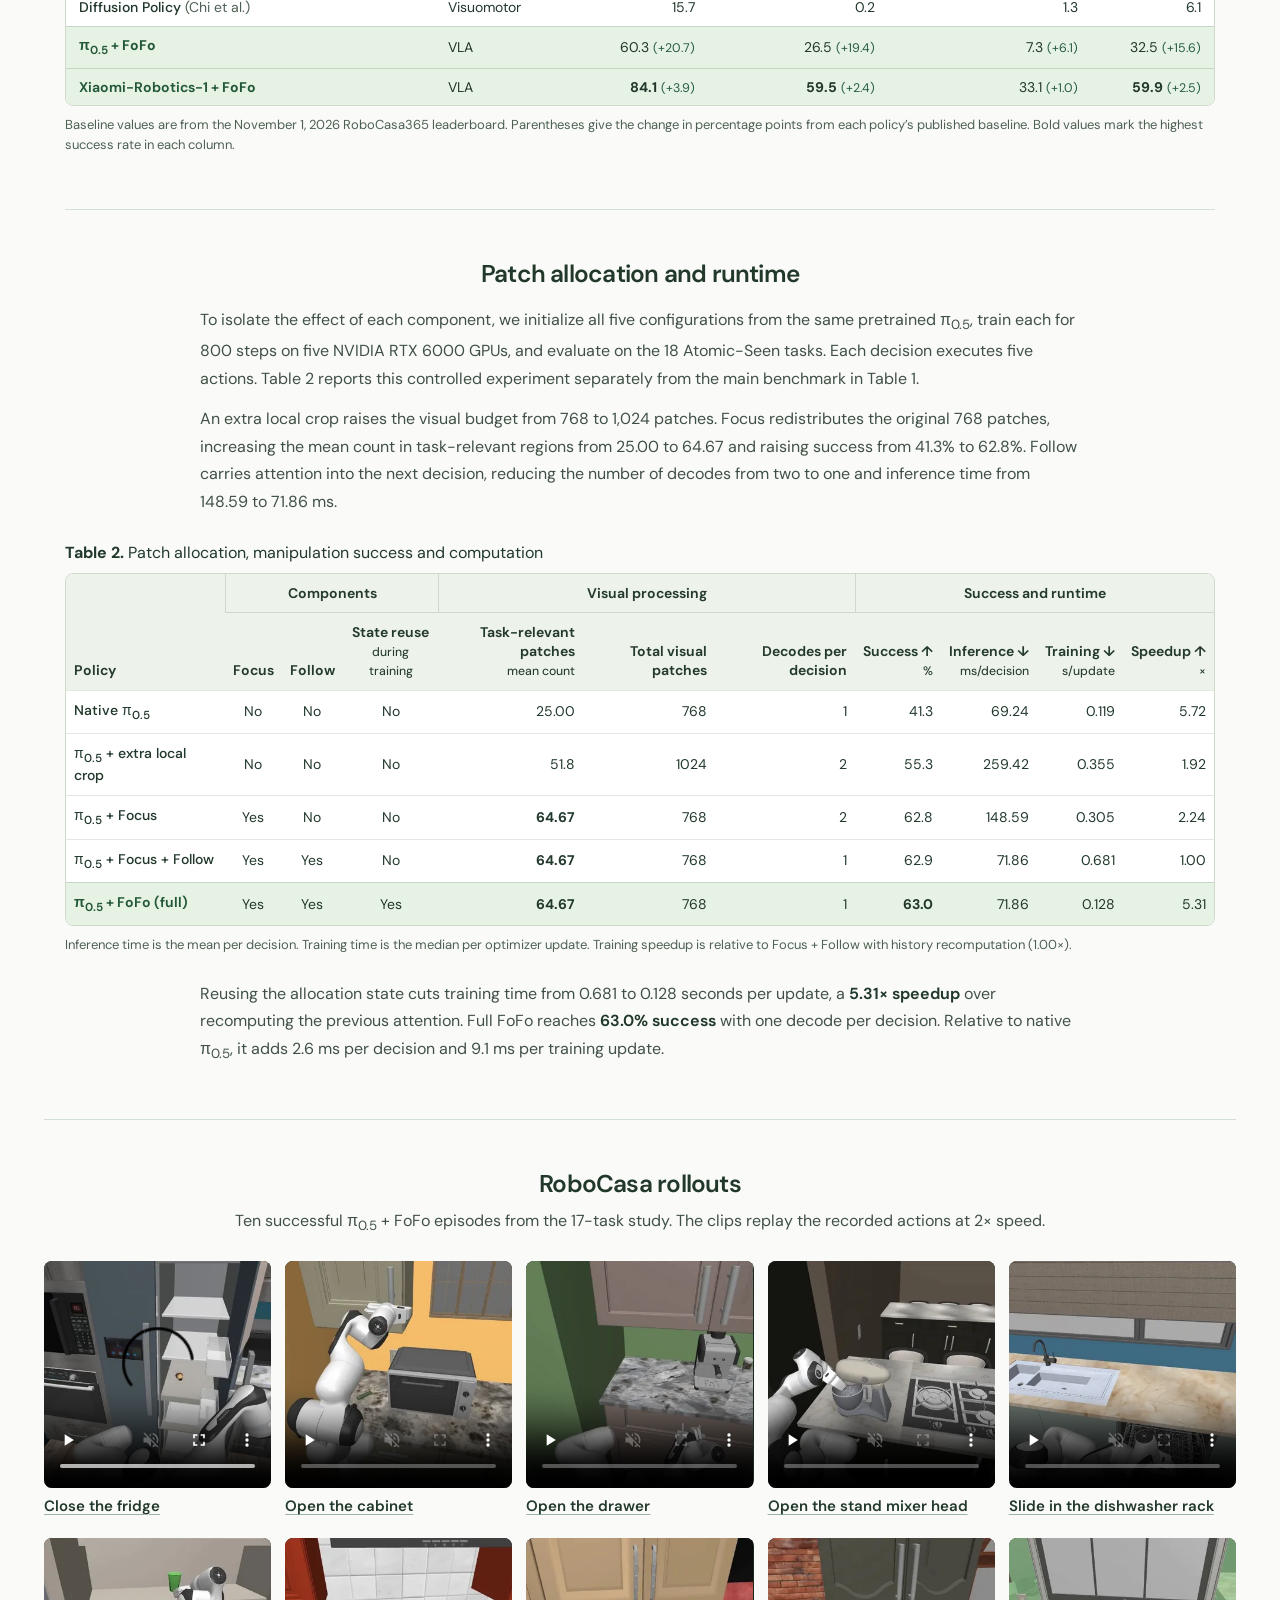
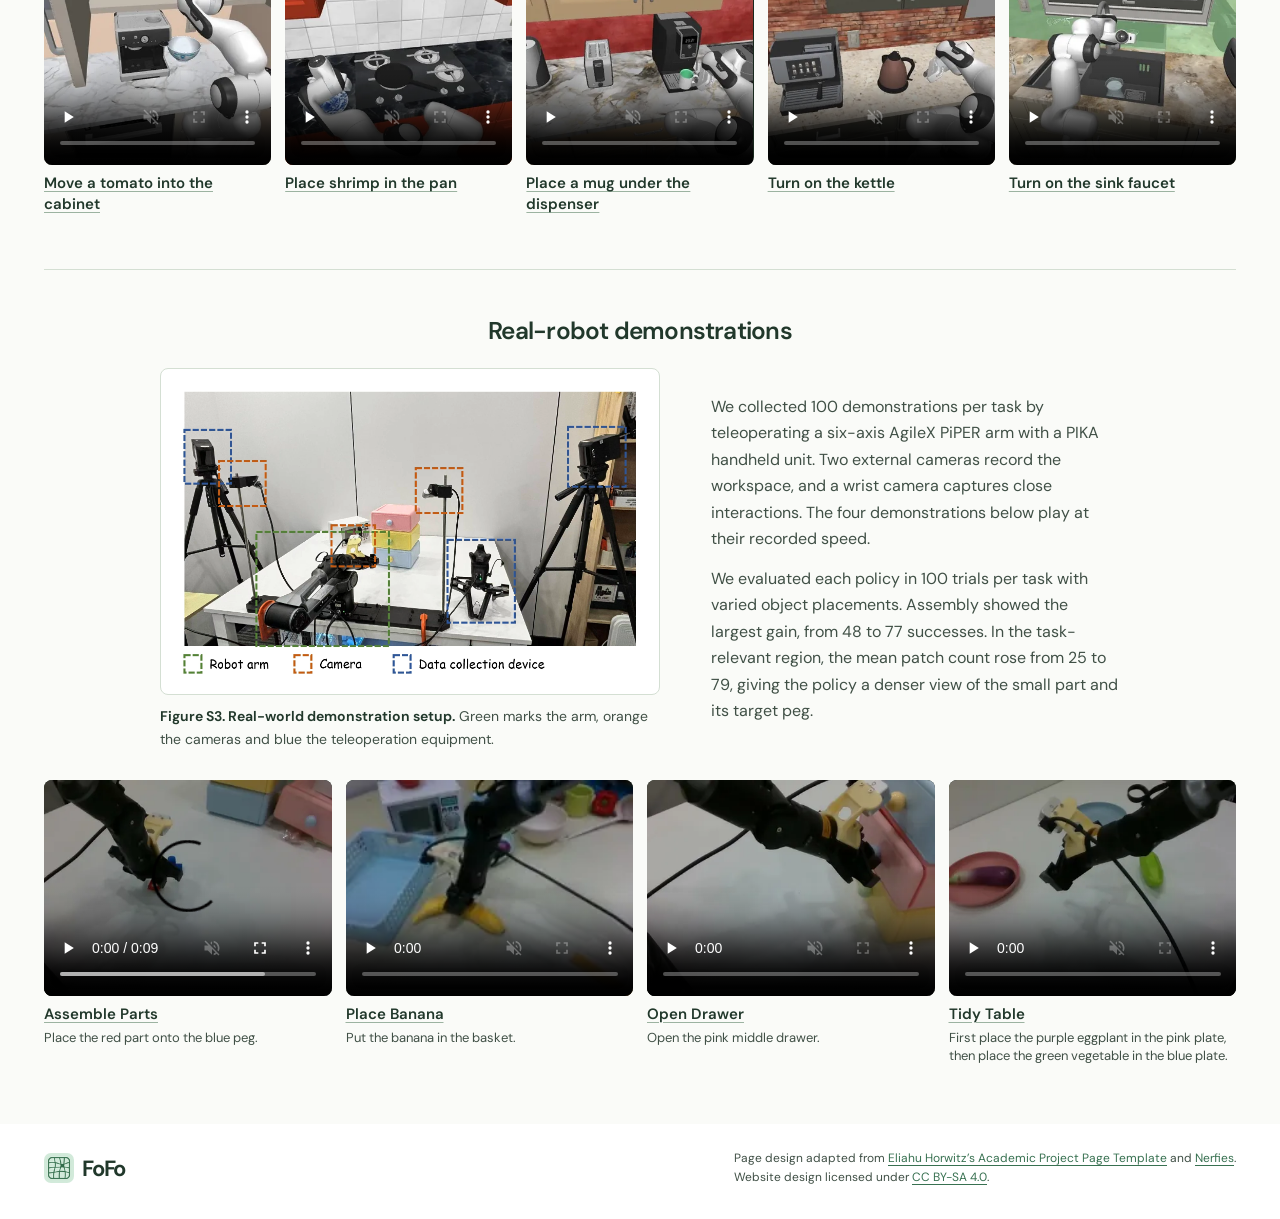
==== commit 212e0e85: "Set the title in two lines and restore demo playback across browsers" ====
--- a/FoFo/index.html
+++ b/FoFo/index.html
@@ -5,7 +5,7 @@
   <meta name="viewport" content="width=device-width,initial-scale=1">
   <meta name="theme-color" content="#e7f1e5">
   <link rel="icon" href="assets/brand/fofo-48.png" sizes="48x48">
-  <link rel="stylesheet" href="styles.css?v=7dfae5dc25">
+  <link rel="stylesheet" href="styles.css?v=96fd97b9b9fd">
   <title>FoFo · Focus and Follow</title>
   <link rel="canonical" href="https://guoyunkai2002.github.io/FoFo/">
   <meta name="description" content="FoFo uses action-to-visual attention from one robot decision to allocate visual patches for the next, with a fixed patch budget and full-image coverage.">
@@ -22,17 +22,17 @@
   <meta name="citation_author" content="Hao Wei">
   <meta name="citation_author" content="Haoran Jiang">
   <meta name="citation_author" content="Yihong Wu">
-  <script type="application/ld+json">{"@context": "https://schema.org", "@type": "ScholarlyArticle", "name": "Focus and Follow: Action-Guided Patch Allocation with Temporal Priors for Vision-Language-Action Models", "url": "https://guoyunkai2002.github.io/FoFo/", "author": [{"@type": "Person", "name": "Yunkai Guo", "affiliation": {"@type": "Organization", "name": "Institute of Automation, Chinese Academy of Sciences"}, "url": "https://guoyunkai2002.github.io/"}, {"@type": "Person", "name": "Chenhui Shi", "affiliation": {"@type": "Organization", "name": "Institute of Automation, Chinese Academy of Sciences"}}, {"@type": "Person", "name": "Genming Cui", "affiliation": {"@type": "Organization", "name": "University of Science and Technology of China"}}, {"@type": "Person", "name": "Zonghao Guo", "affiliation": {"@type": "Organization", "name": "Institute of Automation, Chinese Academy of Sciences"}}, {"@type": "Person", "name": "Hao Wei", "affiliation": {"@type": "Organization", "name": "Institute of Automation, Chinese Academy of Sciences"}}, {"@type": "Person", "name": "Haoran Jiang", "affiliation": {"@type": "Organization", "name": "Traffic Control Technology Co., Ltd."}}, {"@type": "Person", "name": "Yihong Wu", "affiliation": {"@type": "Organization", "name": "Institute of Automation, Chinese Academy of Sciences"}}], "abstract": "Recently, vision-language-action (VLA) models have demonstrated exceptional capability in completing specified tasks. However, most VLAs allocate the same patch density to task-relevant regions as to the background. Existing solutions attempt to implicitly strengthen attention of encoded patch features or explicitly increase patches of task-relevant regions through local image cropping, but the former leaves the initial patch allocation unchanged and the latter needs a substantial computational cost. In addition, we observe that the internal attention distribution of the VLA exhibits short-term continuity along manipulation trajectories. Based on these insights, we propose Focus and Follow (FoFo), an action-guided patch density allocation framework that uses historical attention as a temporal prior. Specifically, Focus uses an action-guided allocation state to assign more patches to task-relevant regions before visual encoding while preserving full-image coverage. Follow uses the historical frame’s attention to determine the allocation state of the current frame and repeats this process at each step. We further introduce a training strategy, which reuses the allocation state of the current frame to provide temporal priors for two adjacent frames along the trajectory, avoiding repeated historical-attention computation. Extensive evaluations in simulation and real-world environments demonstrate that FoFo can significantly improve model success rates with only a few fine-tuning steps and 2.6 ms of additional inference delay, while achieving a significant 5.31× training speedup over historical-attention recomputation.", "inLanguage": "en"}</script>
-  <script src="media.js" defer></script>
-  <script src="teaser.js" defer></script>
+  <script type="application/ld+json">{"@context": "https://schema.org", "@type": "ScholarlyArticle", "name": "Focus and Follow: Action-Guided Patch Allocation with Temporal Priors for Vision-Language-Action Models", "url": "https://guoyunkai2002.github.io/FoFo/", "author": [{"@type": "Person", "name": "Yunkai Guo", "affiliation": {"@type": "Organization", "name": "Institute of Automation, Chinese Academy of Sciences"}, "url": "https://guoyunkai2002.github.io/"}, {"@type": "Person", "name": "Chenhui Shi", "affiliation": {"@type": "Organization", "name": "Institute of Automation, Chinese Academy of Sciences"}}, {"@type": "Person", "name": "Genming Cui", "affiliation": {"@type": "Organization", "name": "University of Science and Technology of China"}}, {"@type": "Person", "name": "Zonghao Guo", "affiliation": {"@type": "Organization", "name": "Institute of Automation, Chinese Academy of Sciences"}}, {"@type": "Person", "name": "Hao Wei", "affiliation": {"@type": "Organization", "name": "Institute of Automation, Chinese Academy of Sciences"}}, {"@type": "Person", "name": "Haoran Jiang", "affiliation": {"@type": "Organization", "name": "Traffic Control Technology Co., Ltd."}}, {"@type": "Person", "name": "Yihong Wu", "affiliation": {"@type": "Organization", "name": "Institute of Automation, Chinese Academy of Sciences"}, "url": "http://vision.ia.ac.cn/Faculty/yhwu/index.htm"}], "abstract": "Recently, vision-language-action (VLA) models have demonstrated exceptional capability in completing specified tasks. However, most VLAs allocate the same patch density to task-relevant regions as to the background. Existing solutions attempt to implicitly strengthen attention of encoded patch features or explicitly increase patches of task-relevant regions through local image cropping, but the former leaves the initial patch allocation unchanged and the latter needs a substantial computational cost. In addition, we observe that the internal attention distribution of the VLA exhibits short-term continuity along manipulation trajectories. Based on these insights, we propose Focus and Follow (FoFo), an action-guided patch density allocation framework that uses historical attention as a temporal prior. Specifically, Focus uses an action-guided allocation state to assign more patches to task-relevant regions before visual encoding while preserving full-image coverage. Follow uses the historical frame’s attention to determine the allocation state of the current frame and repeats this process at each step. We further introduce a training strategy, which reuses the allocation state of the current frame to provide temporal priors for two adjacent frames along the trajectory, avoiding repeated historical-attention computation. Extensive evaluations in simulation and real-world environments demonstrate that FoFo can significantly improve model success rates with only a few fine-tuning steps and 2.6 ms of additional inference delay, while achieving a significant 5.31× training speedup over historical-attention recomputation.", "inLanguage": "en"}</script>
+  <script src="media.js?v=c39df4de00c4" defer></script>
+  <script src="teaser.js?v=1b60442c7e3e" defer></script>
 </head>
 <body>
   <a class="skip" href="#abstract">Skip to abstract</a>
   <main id="main-content">
     <header class="hero">
       <div class="wrap hero-body">
-        <h1 class="publication-title"><span class="title-start"><img src="assets/brand/fofo-256.png" alt="" width="66" height="66">Focus</span> and Follow: Action-Guided Patch Allocation with Temporal Priors for Vision-Language-Action Models</h1>
-        <div class="publication-authors"><span class="author-block"><a href="https://guoyunkai2002.github.io/" rel="author">Yunkai Guo</a><sup>1</sup>,</span> <span class="author-block">Chenhui Shi<sup>1</sup>,</span> <span class="author-block">Genming Cui<sup>2</sup>,</span> <span class="author-block">Zonghao Guo<sup>1</sup>,</span> <span class="author-block">Hao Wei<sup>1</sup>,</span> <span class="author-block">Haoran Jiang<sup>3</sup>,</span> <span class="author-block">Yihong Wu<sup>1</sup></span></div>
+        <h1 class="publication-title"><span class="title-line"><span class="title-start"><img src="assets/brand/fofo-256.png" alt="" width="66" height="66">Focus</span> and Follow: Action-Guided Patch Allocation</span> <span class="title-line">with Temporal Priors for Vision-Language-Action Models</span></h1>
+        <div class="publication-authors"><span class="author-block"><a href="https://guoyunkai2002.github.io/" rel="author">Yunkai Guo</a><sup>1</sup>,</span> <span class="author-block">Chenhui Shi<sup>1</sup>,</span> <span class="author-block">Genming Cui<sup>2</sup>,</span> <span class="author-block">Zonghao Guo<sup>1</sup>,</span> <span class="author-block">Hao Wei<sup>1</sup>,</span> <span class="author-block">Haoran Jiang<sup>3</sup>,</span> <span class="author-block"><a rel="author" href="http://vision.ia.ac.cn/Faculty/yhwu/index.htm">Yihong Wu</a><sup>1</sup></span></div>
         <ul class="affiliations"><li><sup>1</sup> Institute of Automation, Chinese Academy of Sciences</li><li><sup>2</sup> University of Science and Technology of China</li><li><sup>3</sup> Traffic Control Technology Co., Ltd.</li></ul>
         <a class="mail" href="mailto:guoyunkai2025@ia.ac.cn">guoyunkai2025@ia.ac.cn</a>
         <div class="publication-links">
@@ -264,44 +264,44 @@
           <h3 id="sim-title">RoboCasa rollouts</h3>
           <p class="gallery-intro">Ten successful π<sub>0.5</sub> + FoFo episodes from the 17-task study. The clips replay the recorded actions at 2× speed.</p>
       <div class="video-grid sim-grid"><figure class="clip">
-          <video controls playsinline loading="lazy" preload="none" poster="[data-uri]" data-poster="assets/robocasa/close-fridge.webp" aria-label="Close the fridge" width="480" height="480"><source src="assets/robocasa/close-fridge.mp4" type="video/mp4"><a href="assets/robocasa/close-fridge.mp4">Download video</a></video>
-          <figcaption>Close the fridge</figcaption>
-        </figure>
-        <figure class="clip">
-          <video controls playsinline loading="lazy" preload="none" poster="[data-uri]" data-poster="assets/robocasa/open-cabinet.webp" aria-label="Open the cabinet" width="480" height="480"><source src="assets/robocasa/open-cabinet.mp4" type="video/mp4"><a href="assets/robocasa/open-cabinet.mp4">Download video</a></video>
-          <figcaption>Open the cabinet</figcaption>
-        </figure>
-        <figure class="clip">
-          <video controls playsinline loading="lazy" preload="none" poster="[data-uri]" data-poster="assets/robocasa/open-drawer.webp" aria-label="Open the drawer" width="480" height="480"><source src="assets/robocasa/open-drawer.mp4" type="video/mp4"><a href="assets/robocasa/open-drawer.mp4">Download video</a></video>
-          <figcaption>Open the drawer</figcaption>
-        </figure>
-        <figure class="clip">
-          <video controls playsinline loading="lazy" preload="none" poster="[data-uri]" data-poster="assets/robocasa/open-stand-mixer.webp" aria-label="Open the stand mixer head" width="480" height="480"><source src="assets/robocasa/open-stand-mixer.mp4" type="video/mp4"><a href="assets/robocasa/open-stand-mixer.mp4">Download video</a></video>
-          <figcaption>Open the stand mixer head</figcaption>
-        </figure>
-        <figure class="clip">
-          <video controls playsinline loading="lazy" preload="none" poster="[data-uri]" data-poster="assets/robocasa/slide-dishwasher-rack.webp" aria-label="Slide in the dishwasher rack" width="480" height="480"><source src="assets/robocasa/slide-dishwasher-rack.mp4" type="video/mp4"><a href="assets/robocasa/slide-dishwasher-rack.mp4">Download video</a></video>
-          <figcaption>Slide in the dishwasher rack</figcaption>
-        </figure>
-        <figure class="clip">
-          <video controls playsinline loading="lazy" preload="none" poster="[data-uri]" data-poster="assets/robocasa/counter-to-cabinet.webp" aria-label="Move a tomato into the cabinet" width="480" height="480"><source src="assets/robocasa/counter-to-cabinet.mp4" type="video/mp4"><a href="assets/robocasa/counter-to-cabinet.mp4">Download video</a></video>
-          <figcaption>Move a tomato into the cabinet</figcaption>
-        </figure>
-        <figure class="clip">
-          <video controls playsinline loading="lazy" preload="none" poster="[data-uri]" data-poster="assets/robocasa/counter-to-stove.webp" aria-label="Place shrimp in the pan" width="480" height="480"><source src="assets/robocasa/counter-to-stove.mp4" type="video/mp4"><a href="assets/robocasa/counter-to-stove.mp4">Download video</a></video>
-          <figcaption>Place shrimp in the pan</figcaption>
-        </figure>
-        <figure class="clip">
-          <video controls playsinline loading="lazy" preload="none" poster="[data-uri]" data-poster="assets/robocasa/set-up-coffee-mug.webp" aria-label="Place a mug under the dispenser" width="480" height="480"><source src="assets/robocasa/set-up-coffee-mug.mp4" type="video/mp4"><a href="assets/robocasa/set-up-coffee-mug.mp4">Download video</a></video>
-          <figcaption>Place a mug under the dispenser</figcaption>
-        </figure>
-        <figure class="clip">
-          <video controls playsinline loading="lazy" preload="none" poster="[data-uri]" data-poster="assets/robocasa/turn-on-kettle.webp" aria-label="Turn on the kettle" width="480" height="480"><source src="assets/robocasa/turn-on-kettle.mp4" type="video/mp4"><a href="assets/robocasa/turn-on-kettle.mp4">Download video</a></video>
-          <figcaption>Turn on the kettle</figcaption>
-        </figure>
-        <figure class="clip">
-          <video controls playsinline loading="lazy" preload="none" poster="[data-uri]" data-poster="assets/robocasa/turn-on-faucet.webp" aria-label="Turn on the sink faucet" width="480" height="480"><source src="assets/robocasa/turn-on-faucet.mp4" type="video/mp4"><a href="assets/robocasa/turn-on-faucet.mp4">Download video</a></video>
-          <figcaption>Turn on the sink faucet</figcaption>
+          <video controls muted playsinline preload="none" poster="[data-uri]" data-poster="assets/robocasa/close-fridge.webp" aria-label="Close the fridge" width="480" height="480"><source src="assets/robocasa/close-fridge.mp4" type='video/mp4; codecs="avc1.640016"'><source src="assets/robocasa/close-fridge.webm" type='video/webm; codecs="vp9"'><a href="assets/robocasa/close-fridge.mp4">Download video</a></video>
+          <figcaption><a class="clip-file" href="assets/robocasa/close-fridge.mp4" aria-label="Open video file: Close the fridge">Close the fridge</a><span class="clip-status" role="status" hidden>Playback unavailable. <a href="assets/robocasa/close-fridge.mp4" download>Download MP4</a> · <a href="assets/robocasa/close-fridge.webm" download>Download WebM</a></span></figcaption>
+        </figure>
+        <figure class="clip">
+          <video controls muted playsinline preload="none" poster="[data-uri]" data-poster="assets/robocasa/open-cabinet.webp" aria-label="Open the cabinet" width="480" height="480"><source src="assets/robocasa/open-cabinet.mp4" type='video/mp4; codecs="avc1.640016"'><source src="assets/robocasa/open-cabinet.webm" type='video/webm; codecs="vp9"'><a href="assets/robocasa/open-cabinet.mp4">Download video</a></video>
+          <figcaption><a class="clip-file" href="assets/robocasa/open-cabinet.mp4" aria-label="Open video file: Open the cabinet">Open the cabinet</a><span class="clip-status" role="status" hidden>Playback unavailable. <a href="assets/robocasa/open-cabinet.mp4" download>Download MP4</a> · <a href="assets/robocasa/open-cabinet.webm" download>Download WebM</a></span></figcaption>
+        </figure>
+        <figure class="clip">
+          <video controls muted playsinline preload="none" poster="[data-uri]" data-poster="assets/robocasa/open-drawer.webp" aria-label="Open the drawer" width="480" height="480"><source src="assets/robocasa/open-drawer.mp4" type='video/mp4; codecs="avc1.640016"'><source src="assets/robocasa/open-drawer.webm" type='video/webm; codecs="vp9"'><a href="assets/robocasa/open-drawer.mp4">Download video</a></video>
+          <figcaption><a class="clip-file" href="assets/robocasa/open-drawer.mp4" aria-label="Open video file: Open the drawer">Open the drawer</a><span class="clip-status" role="status" hidden>Playback unavailable. <a href="assets/robocasa/open-drawer.mp4" download>Download MP4</a> · <a href="assets/robocasa/open-drawer.webm" download>Download WebM</a></span></figcaption>
+        </figure>
+        <figure class="clip">
+          <video controls muted playsinline preload="none" poster="[data-uri]" data-poster="assets/robocasa/open-stand-mixer.webp" aria-label="Open the stand mixer head" width="480" height="480"><source src="assets/robocasa/open-stand-mixer.mp4" type='video/mp4; codecs="avc1.640016"'><source src="assets/robocasa/open-stand-mixer.webm" type='video/webm; codecs="vp9"'><a href="assets/robocasa/open-stand-mixer.mp4">Download video</a></video>
+          <figcaption><a class="clip-file" href="assets/robocasa/open-stand-mixer.mp4" aria-label="Open video file: Open the stand mixer head">Open the stand mixer head</a><span class="clip-status" role="status" hidden>Playback unavailable. <a href="assets/robocasa/open-stand-mixer.mp4" download>Download MP4</a> · <a href="assets/robocasa/open-stand-mixer.webm" download>Download WebM</a></span></figcaption>
+        </figure>
+        <figure class="clip">
+          <video controls muted playsinline preload="none" poster="[data-uri]" data-poster="assets/robocasa/slide-dishwasher-rack.webp" aria-label="Slide in the dishwasher rack" width="480" height="480"><source src="assets/robocasa/slide-dishwasher-rack.mp4" type='video/mp4; codecs="avc1.640016"'><source src="assets/robocasa/slide-dishwasher-rack.webm" type='video/webm; codecs="vp9"'><a href="assets/robocasa/slide-dishwasher-rack.mp4">Download video</a></video>
+          <figcaption><a class="clip-file" href="assets/robocasa/slide-dishwasher-rack.mp4" aria-label="Open video file: Slide in the dishwasher rack">Slide in the dishwasher rack</a><span class="clip-status" role="status" hidden>Playback unavailable. <a href="assets/robocasa/slide-dishwasher-rack.mp4" download>Download MP4</a> · <a href="assets/robocasa/slide-dishwasher-rack.webm" download>Download WebM</a></span></figcaption>
+        </figure>
+        <figure class="clip">
+          <video controls muted playsinline preload="none" poster="[data-uri]" data-poster="assets/robocasa/counter-to-cabinet.webp" aria-label="Move a tomato into the cabinet" width="480" height="480"><source src="assets/robocasa/counter-to-cabinet.mp4" type='video/mp4; codecs="avc1.640016"'><source src="assets/robocasa/counter-to-cabinet.webm" type='video/webm; codecs="vp9"'><a href="assets/robocasa/counter-to-cabinet.mp4">Download video</a></video>
+          <figcaption><a class="clip-file" href="assets/robocasa/counter-to-cabinet.mp4" aria-label="Open video file: Move a tomato into the cabinet">Move a tomato into the cabinet</a><span class="clip-status" role="status" hidden>Playback unavailable. <a href="assets/robocasa/counter-to-cabinet.mp4" download>Download MP4</a> · <a href="assets/robocasa/counter-to-cabinet.webm" download>Download WebM</a></span></figcaption>
+        </figure>
+        <figure class="clip">
+          <video controls muted playsinline preload="none" poster="[data-uri]" data-poster="assets/robocasa/counter-to-stove.webp" aria-label="Place shrimp in the pan" width="480" height="480"><source src="assets/robocasa/counter-to-stove.mp4" type='video/mp4; codecs="avc1.640016"'><source src="assets/robocasa/counter-to-stove.webm" type='video/webm; codecs="vp9"'><a href="assets/robocasa/counter-to-stove.mp4">Download video</a></video>
+          <figcaption><a class="clip-file" href="assets/robocasa/counter-to-stove.mp4" aria-label="Open video file: Place shrimp in the pan">Place shrimp in the pan</a><span class="clip-status" role="status" hidden>Playback unavailable. <a href="assets/robocasa/counter-to-stove.mp4" download>Download MP4</a> · <a href="assets/robocasa/counter-to-stove.webm" download>Download WebM</a></span></figcaption>
+        </figure>
+        <figure class="clip">
+          <video controls muted playsinline preload="none" poster="[data-uri]" data-poster="assets/robocasa/set-up-coffee-mug.webp" aria-label="Place a mug under the dispenser" width="480" height="480"><source src="assets/robocasa/set-up-coffee-mug.mp4" type='video/mp4; codecs="avc1.640016"'><source src="assets/robocasa/set-up-coffee-mug.webm" type='video/webm; codecs="vp9"'><a href="assets/robocasa/set-up-coffee-mug.mp4">Download video</a></video>
+          <figcaption><a class="clip-file" href="assets/robocasa/set-up-coffee-mug.mp4" aria-label="Open video file: Place a mug under the dispenser">Place a mug under the dispenser</a><span class="clip-status" role="status" hidden>Playback unavailable. <a href="assets/robocasa/set-up-coffee-mug.mp4" download>Download MP4</a> · <a href="assets/robocasa/set-up-coffee-mug.webm" download>Download WebM</a></span></figcaption>
+        </figure>
+        <figure class="clip">
+          <video controls muted playsinline preload="none" poster="[data-uri]" data-poster="assets/robocasa/turn-on-kettle.webp" aria-label="Turn on the kettle" width="480" height="480"><source src="assets/robocasa/turn-on-kettle.mp4" type='video/mp4; codecs="avc1.640016"'><source src="assets/robocasa/turn-on-kettle.webm" type='video/webm; codecs="vp9"'><a href="assets/robocasa/turn-on-kettle.mp4">Download video</a></video>
+          <figcaption><a class="clip-file" href="assets/robocasa/turn-on-kettle.mp4" aria-label="Open video file: Turn on the kettle">Turn on the kettle</a><span class="clip-status" role="status" hidden>Playback unavailable. <a href="assets/robocasa/turn-on-kettle.mp4" download>Download MP4</a> · <a href="assets/robocasa/turn-on-kettle.webm" download>Download WebM</a></span></figcaption>
+        </figure>
+        <figure class="clip">
+          <video controls muted playsinline preload="none" poster="[data-uri]" data-poster="assets/robocasa/turn-on-faucet.webp" aria-label="Turn on the sink faucet" width="480" height="480"><source src="assets/robocasa/turn-on-faucet.mp4" type='video/mp4; codecs="avc1.640016"'><source src="assets/robocasa/turn-on-faucet.webm" type='video/webm; codecs="vp9"'><a href="assets/robocasa/turn-on-faucet.mp4">Download video</a></video>
+          <figcaption><a class="clip-file" href="assets/robocasa/turn-on-faucet.mp4" aria-label="Open video file: Turn on the sink faucet">Turn on the sink faucet</a><span class="clip-status" role="status" hidden>Playback unavailable. <a href="assets/robocasa/turn-on-faucet.mp4" download>Download MP4</a> · <a href="assets/robocasa/turn-on-faucet.webm" download>Download WebM</a></span></figcaption>
         </figure></div>
         </section>
         <section class="real-demos" aria-labelledby="real-title">
@@ -319,20 +319,20 @@
             </div>
           </div>
       <div class="video-grid real-grid"><figure class="clip">
-          <video controls playsinline loading="lazy" preload="none" poster="[data-uri]" data-poster="assets/real/assemble-parts.webp" aria-label="Assemble Parts" width="480" height="360"><source src="assets/real/assemble-parts.mp4" type="video/mp4"><a href="assets/real/assemble-parts.mp4">Download video</a></video>
-          <figcaption>Assemble Parts<small>Place the red part onto the blue peg.</small></figcaption>
-        </figure>
-        <figure class="clip">
-          <video controls playsinline loading="lazy" preload="none" poster="[data-uri]" data-poster="assets/real/place-banana.webp" aria-label="Place Banana" width="480" height="360"><source src="assets/real/place-banana.mp4" type="video/mp4"><a href="assets/real/place-banana.mp4">Download video</a></video>
-          <figcaption>Place Banana<small>Put the banana in the basket.</small></figcaption>
-        </figure>
-        <figure class="clip">
-          <video controls playsinline loading="lazy" preload="none" poster="[data-uri]" data-poster="assets/real/open-drawer.webp" aria-label="Open Drawer" width="480" height="360"><source src="assets/real/open-drawer.mp4" type="video/mp4"><a href="assets/real/open-drawer.mp4">Download video</a></video>
-          <figcaption>Open Drawer<small>Open the pink middle drawer.</small></figcaption>
-        </figure>
-        <figure class="clip">
-          <video controls playsinline loading="lazy" preload="none" poster="[data-uri]" data-poster="assets/real/tidy-table.webp" aria-label="Tidy Table" width="480" height="360"><source src="assets/real/tidy-table.mp4" type="video/mp4"><a href="assets/real/tidy-table.mp4">Download video</a></video>
-          <figcaption>Tidy Table<small>First place the purple eggplant in the pink plate, then place the green vegetable in the blue plate.</small></figcaption>
+          <video controls muted playsinline preload="none" poster="[data-uri]" data-poster="assets/real/assemble-parts.webp" aria-label="Assemble Parts" width="480" height="360"><source src="assets/real/assemble-parts.mp4" type='video/mp4; codecs="avc1.64001F"'><source src="assets/real/assemble-parts.webm" type='video/webm; codecs="vp9"'><a href="assets/real/assemble-parts.mp4">Download video</a></video>
+          <figcaption><a class="clip-file" href="assets/real/assemble-parts.mp4" aria-label="Open video file: Assemble Parts">Assemble Parts</a><small>Place the red part onto the blue peg.</small><span class="clip-status" role="status" hidden>Playback unavailable. <a href="assets/real/assemble-parts.mp4" download>Download MP4</a> · <a href="assets/real/assemble-parts.webm" download>Download WebM</a></span></figcaption>
+        </figure>
+        <figure class="clip">
+          <video controls muted playsinline preload="none" poster="[data-uri]" data-poster="assets/real/place-banana.webp" aria-label="Place Banana" width="480" height="360"><source src="assets/real/place-banana.mp4" type='video/mp4; codecs="avc1.64000C"'><source src="assets/real/place-banana.webm" type='video/webm; codecs="vp9"'><a href="assets/real/place-banana.mp4">Download video</a></video>
+          <figcaption><a class="clip-file" href="assets/real/place-banana.mp4" aria-label="Open video file: Place Banana">Place Banana</a><small>Put the banana in the basket.</small><span class="clip-status" role="status" hidden>Playback unavailable. <a href="assets/real/place-banana.mp4" download>Download MP4</a> · <a href="assets/real/place-banana.webm" download>Download WebM</a></span></figcaption>
+        </figure>
+        <figure class="clip">
+          <video controls muted playsinline preload="none" poster="[data-uri]" data-poster="assets/real/open-drawer.webp" aria-label="Open Drawer" width="480" height="360"><source src="assets/real/open-drawer.mp4" type='video/mp4; codecs="avc1.64001F"'><source src="assets/real/open-drawer.webm" type='video/webm; codecs="vp9"'><a href="assets/real/open-drawer.mp4">Download video</a></video>
+          <figcaption><a class="clip-file" href="assets/real/open-drawer.mp4" aria-label="Open video file: Open Drawer">Open Drawer</a><small>Open the pink middle drawer.</small><span class="clip-status" role="status" hidden>Playback unavailable. <a href="assets/real/open-drawer.mp4" download>Download MP4</a> · <a href="assets/real/open-drawer.webm" download>Download WebM</a></span></figcaption>
+        </figure>
+        <figure class="clip">
+          <video controls muted playsinline preload="none" poster="[data-uri]" data-poster="assets/real/tidy-table.webp" aria-label="Tidy Table" width="480" height="360"><source src="assets/real/tidy-table.mp4" type='video/mp4; codecs="avc1.64001F"'><source src="assets/real/tidy-table.webm" type='video/webm; codecs="vp9"'><a href="assets/real/tidy-table.mp4">Download video</a></video>
+          <figcaption><a class="clip-file" href="assets/real/tidy-table.mp4" aria-label="Open video file: Tidy Table">Tidy Table</a><small>First place the purple eggplant in the pink plate, then place the green vegetable in the blue plate.</small><span class="clip-status" role="status" hidden>Playback unavailable. <a href="assets/real/tidy-table.mp4" download>Download MP4</a> · <a href="assets/real/tidy-table.webm" download>Download WebM</a></span></figcaption>
         </figure></div>
         </section>
       </div>
--- a/FoFo/styles.css
+++ b/FoFo/styles.css
@@ -3,6 +3,13 @@
   src: url("assets/fonts/dm-sans-normal.woff2") format("woff2");
   font-style: normal;
   font-weight: 100 1000;
+  font-display: swap;
+}
+@font-face {
+  font-family: "Barlow Condensed";
+  src: url("assets/fonts/barlow-condensed-semibold.woff2") format("woff2");
+  font-style: normal;
+  font-weight: 600;
   font-display: swap;
 }
 :root {
@@ -13,7 +20,7 @@
   --mint: #e7f1e5;
   --line: #d4dfd3;
   --sans: "DM Sans", Arial, sans-serif;
-  --title-size: clamp(33px,3.65vw,58px);
+  --title-size: clamp(20px,2.84vw,40px);
 }
 * {box-sizing: border-box}
 [hidden] {display: none !important}
@@ -31,6 +38,7 @@
 .hero {background: var(--mint); text-align: center}
 .hero-body {padding-block: clamp(38px,4.4vw,70px) clamp(30px,3.1vw,49px)}
 .publication-title {max-width: 1110px; margin-inline: auto; color: #1e3428; font-size: var(--title-size); line-height: 1.09; font-weight: 630; letter-spacing: -.047em; text-wrap: balance}
+.title-line {display: block}
 .title-start {white-space: nowrap}
 .title-start img {height: 1.06em; width: 1.06em; vertical-align: -.14em; border-radius: .23em; margin-right: .16em}
 .publication-authors {max-width: 1000px; margin: 24px auto 0; font-size: clamp(17px,1.44vw,22px); font-weight: 530; line-height: 1.72}
@@ -45,7 +53,7 @@
 .resource img {width: 18px; height: 18px; filter: brightness(0) invert(1)}
 .resource:disabled {background: #4c5750; color: white; cursor: not-allowed}
 a.resource:hover {background: #24543a}
-.teaser {font-size: var(--title-size); width: min(17.25em,calc(100% - 28px)); margin: clamp(20px,2.4vw,38px) auto 0}
+.teaser {font-size: var(--title-size); width: min(26.4em,calc(100% - 24px)); margin: clamp(20px,2.4vw,38px) auto 0}
 .teaser video {width: 100%; height: auto; display: block; border-radius: 9px; background: #192d23}
 .film-note {display: flex; align-items: baseline; justify-content: space-between; gap: 20px; padding-block: 11px 13px; color: var(--text); font-size: 14px}
 .motion-control {flex: none; min-height: 32px; border: 1px solid #bed0bd; border-radius: 18px; padding: 4px 12px; font: 550 13px/1.4 var(--sans); color: #2f6044; background: white; cursor: pointer}
@@ -87,6 +95,9 @@
 .clip {min-width: 0}
 .clip video {display: block; border-radius: 8px; width: 100%; height: auto; aspect-ratio: 1; object-fit: contain; background: #18291d}
 .real-grid video {aspect-ratio: 4/3}
+.clip-file {color: inherit; text-decoration-thickness: 1px; text-decoration-color: #9cb3a1}
+.clip-file:hover {color: var(--green); text-decoration-color: currentColor}
+.clip-status {display: block; margin-top: 6px; font-size: 13px; font-weight: 400}
 .clip figcaption {margin-top: 8px; font-size: 15px; font-weight: 600; line-height: 1.4}
 .clip figcaption small {display: block; margin-top: 4px; color: var(--text); font-size: 13px; font-weight: 400}
 footer {display: flex; align-items: center; justify-content: space-between; gap: 20px; padding-block: 25px 32px}
@@ -105,8 +116,6 @@
 @media(max-width: 720px) {
   .wrap {width: calc(100% - 34px)}
   .hero-body {padding-block: 32px 27px}
-  .publication-title {font-size: clamp(29px,5.45vw,39px)}
-  .teaser {width: calc(100% - 28px)}
   .publication-authors {margin-top: 17px; line-height: 1.6; font-size: 16px}
   .affiliations {display: block; line-height: 1.5}
   .mail {margin-top: 8px}
@@ -119,6 +128,11 @@
   .paper-figure figcaption {font-size: 13px}
   footer {display: block}
   footer p {margin-top: 8px}
+}
+@media(max-width: 600px) {
+  .hero-body {width: calc(100% - 16px)}
+  .publication-title {font-family: "Barlow Condensed", var(--sans); font-size: clamp(13px,4.7vw,28px); font-weight: 600; letter-spacing: -.015em; line-height: 1.17}
+  .teaser {font-size: clamp(13px,4.7vw,28px); width: min(20.5em,calc(100% - 14px))}
 }
 @media(max-width: 480px) {
   .chart-grid {grid-template-columns: 1fr; max-width: 420px; margin-inline: auto; gap: 19px}
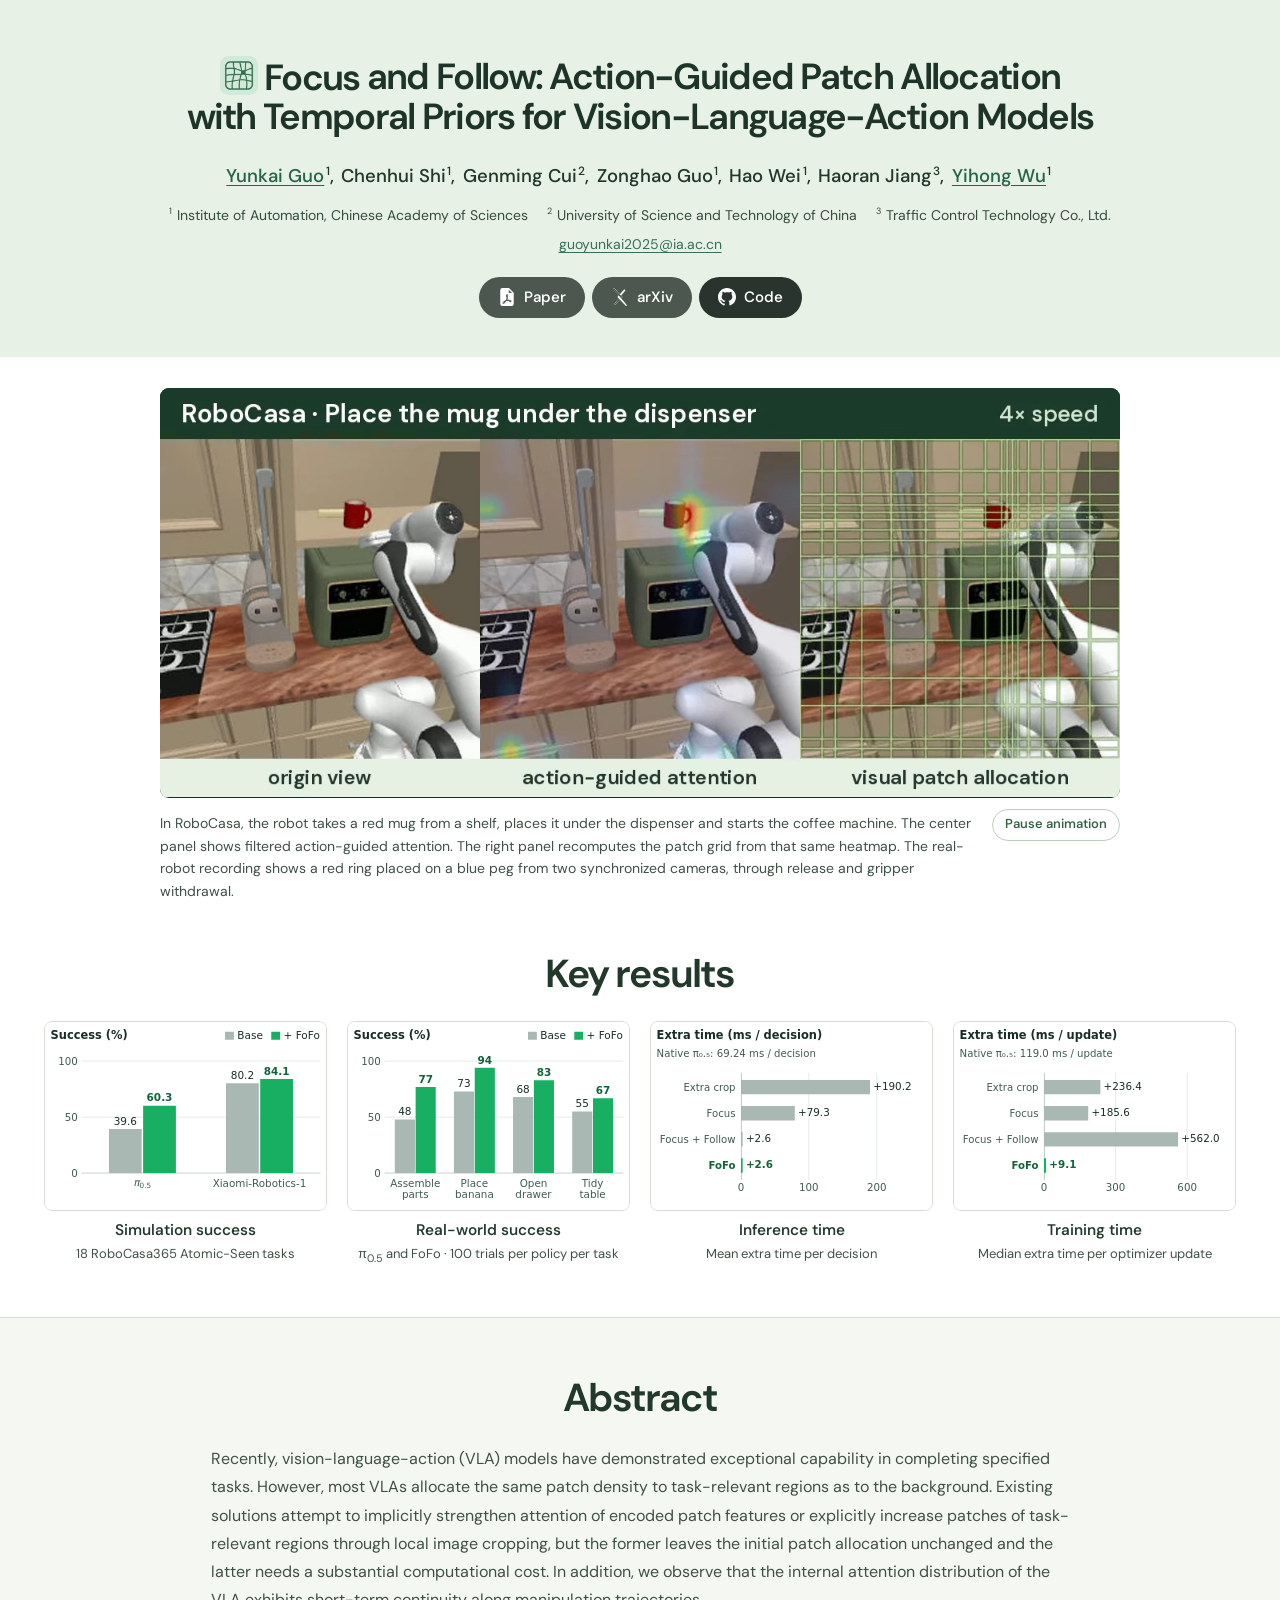
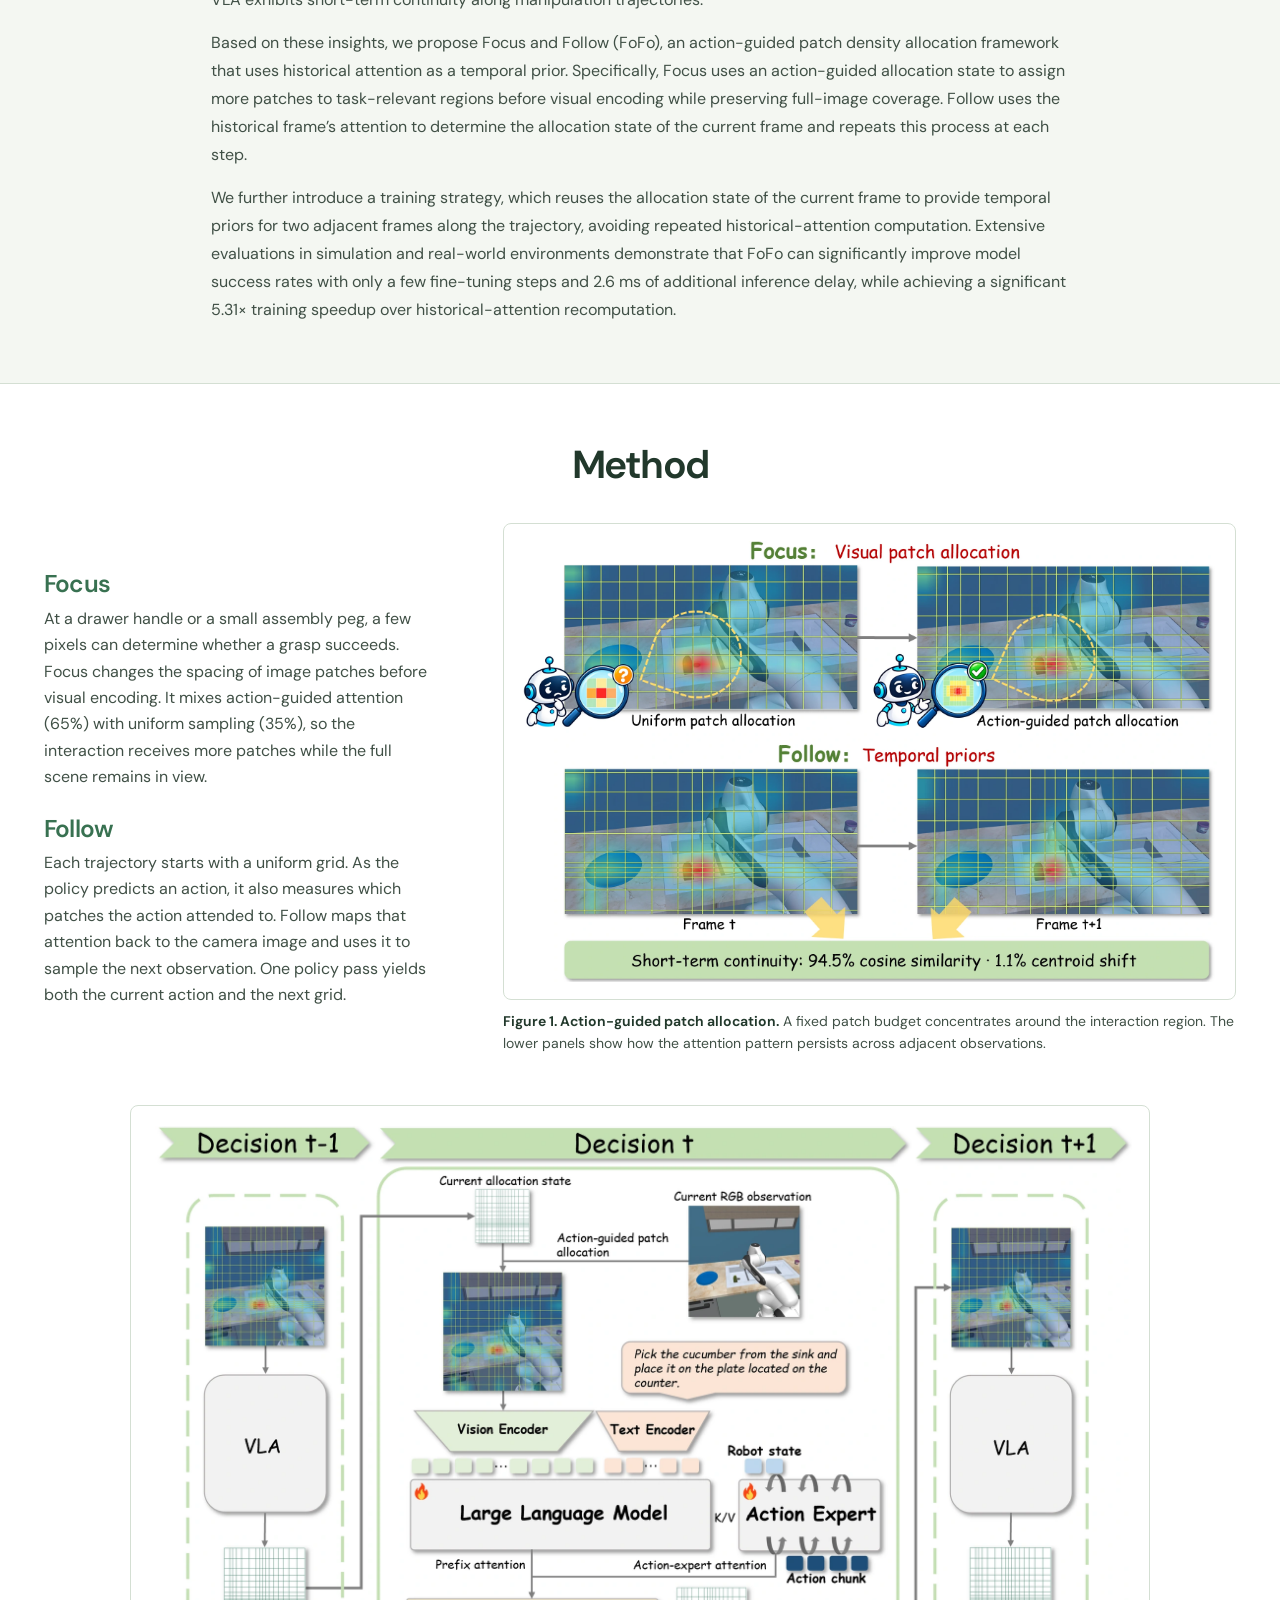
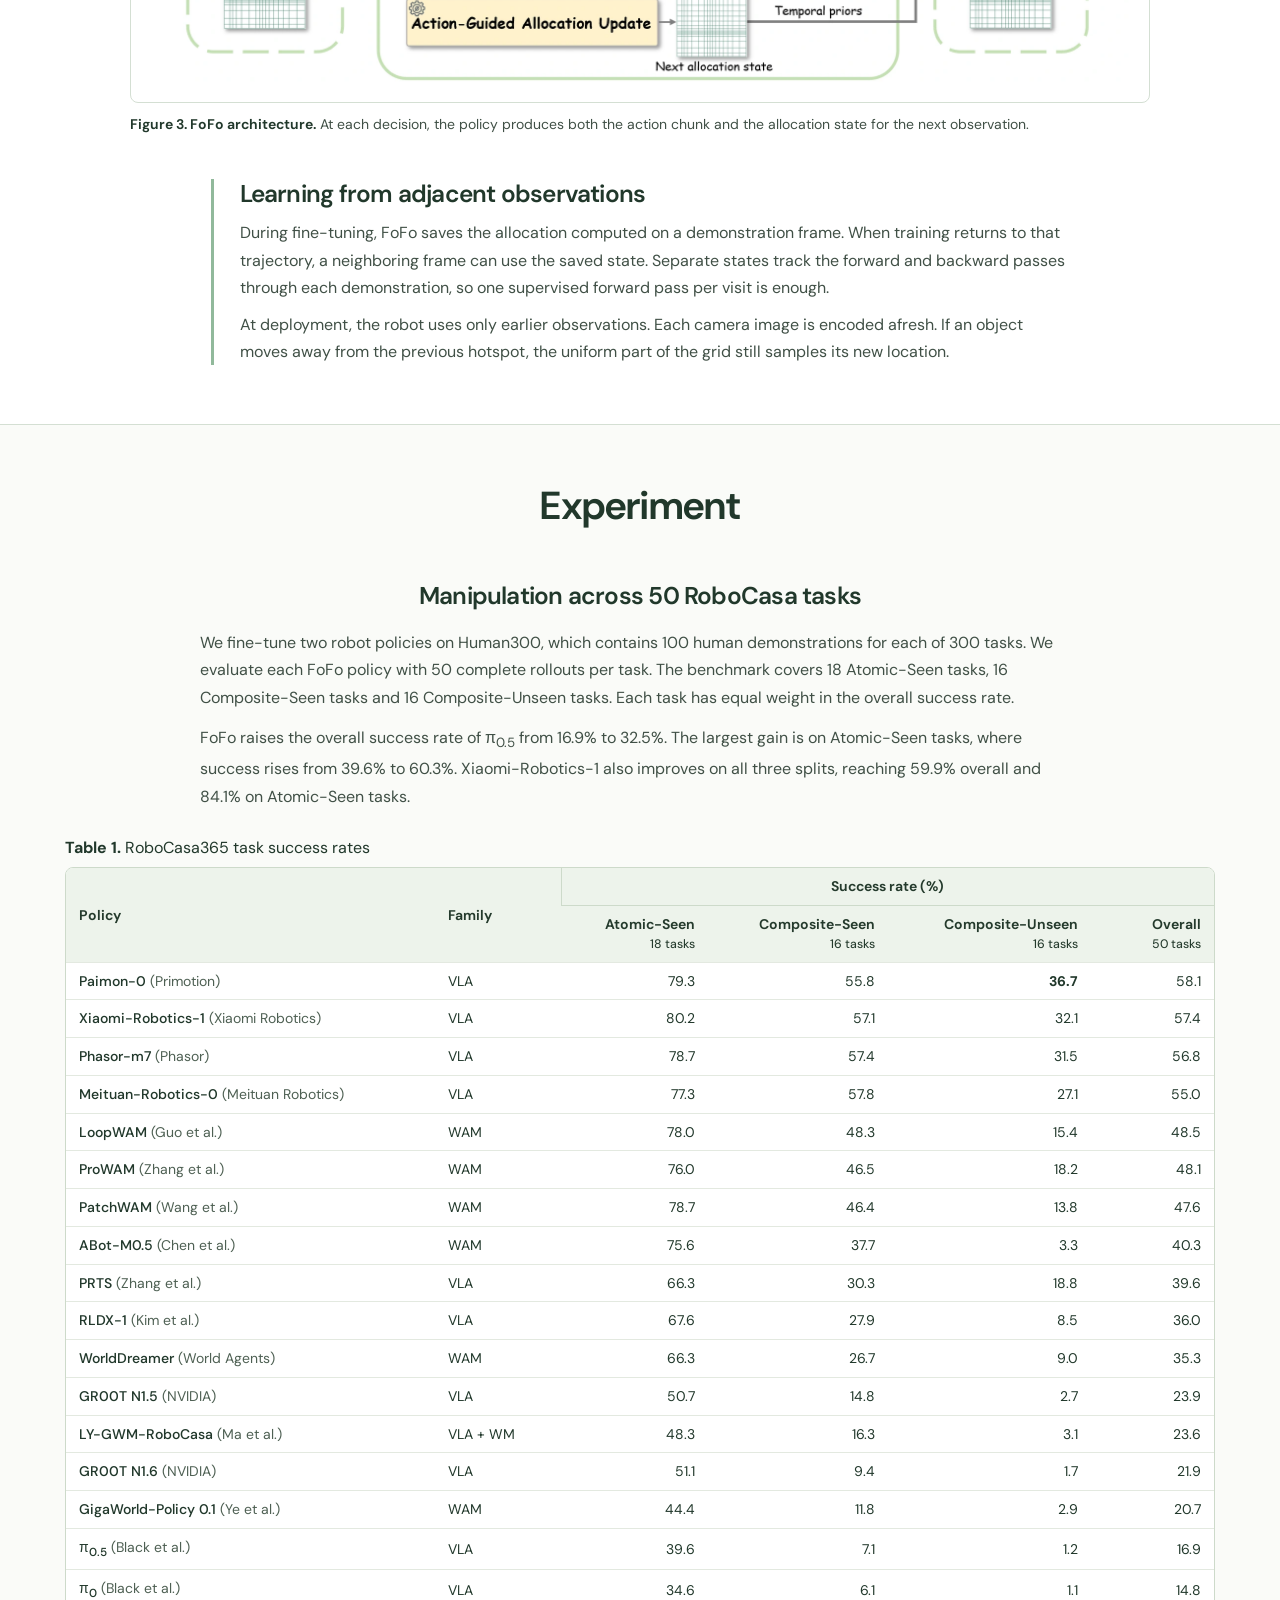
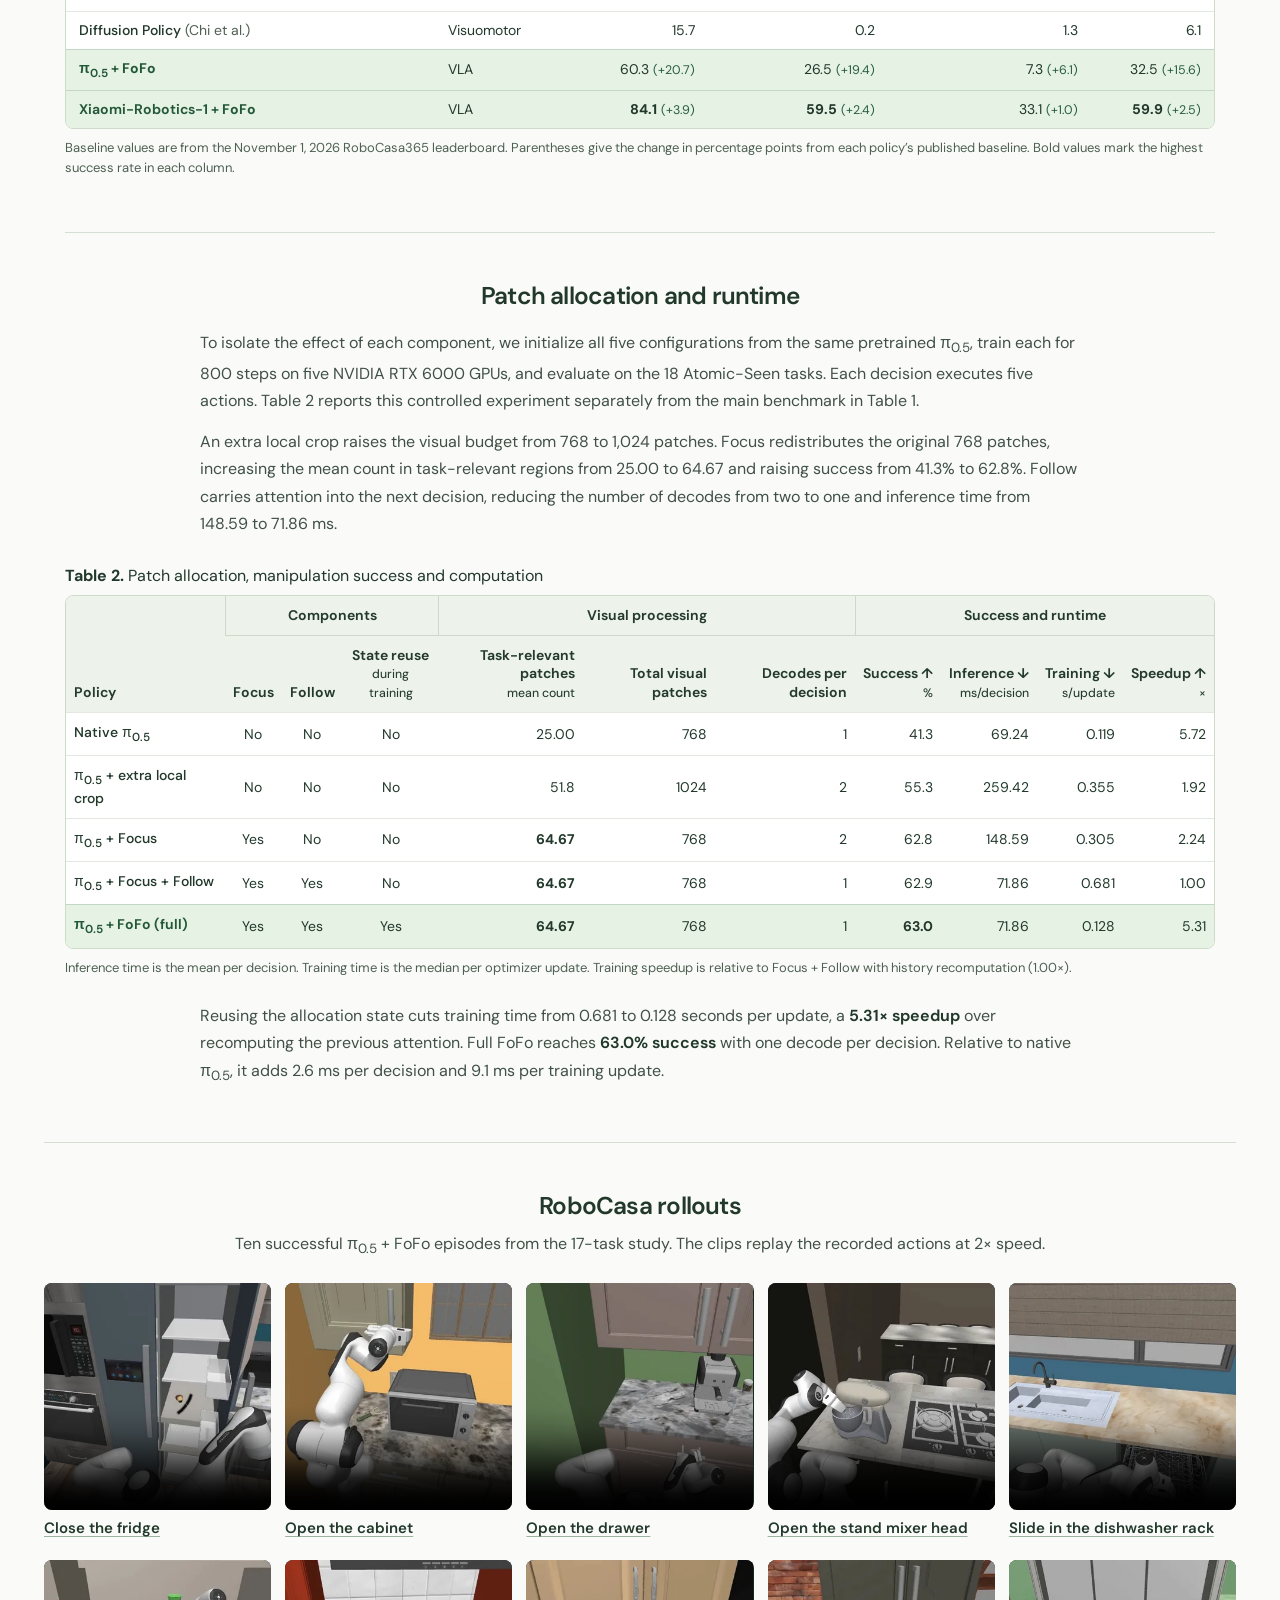
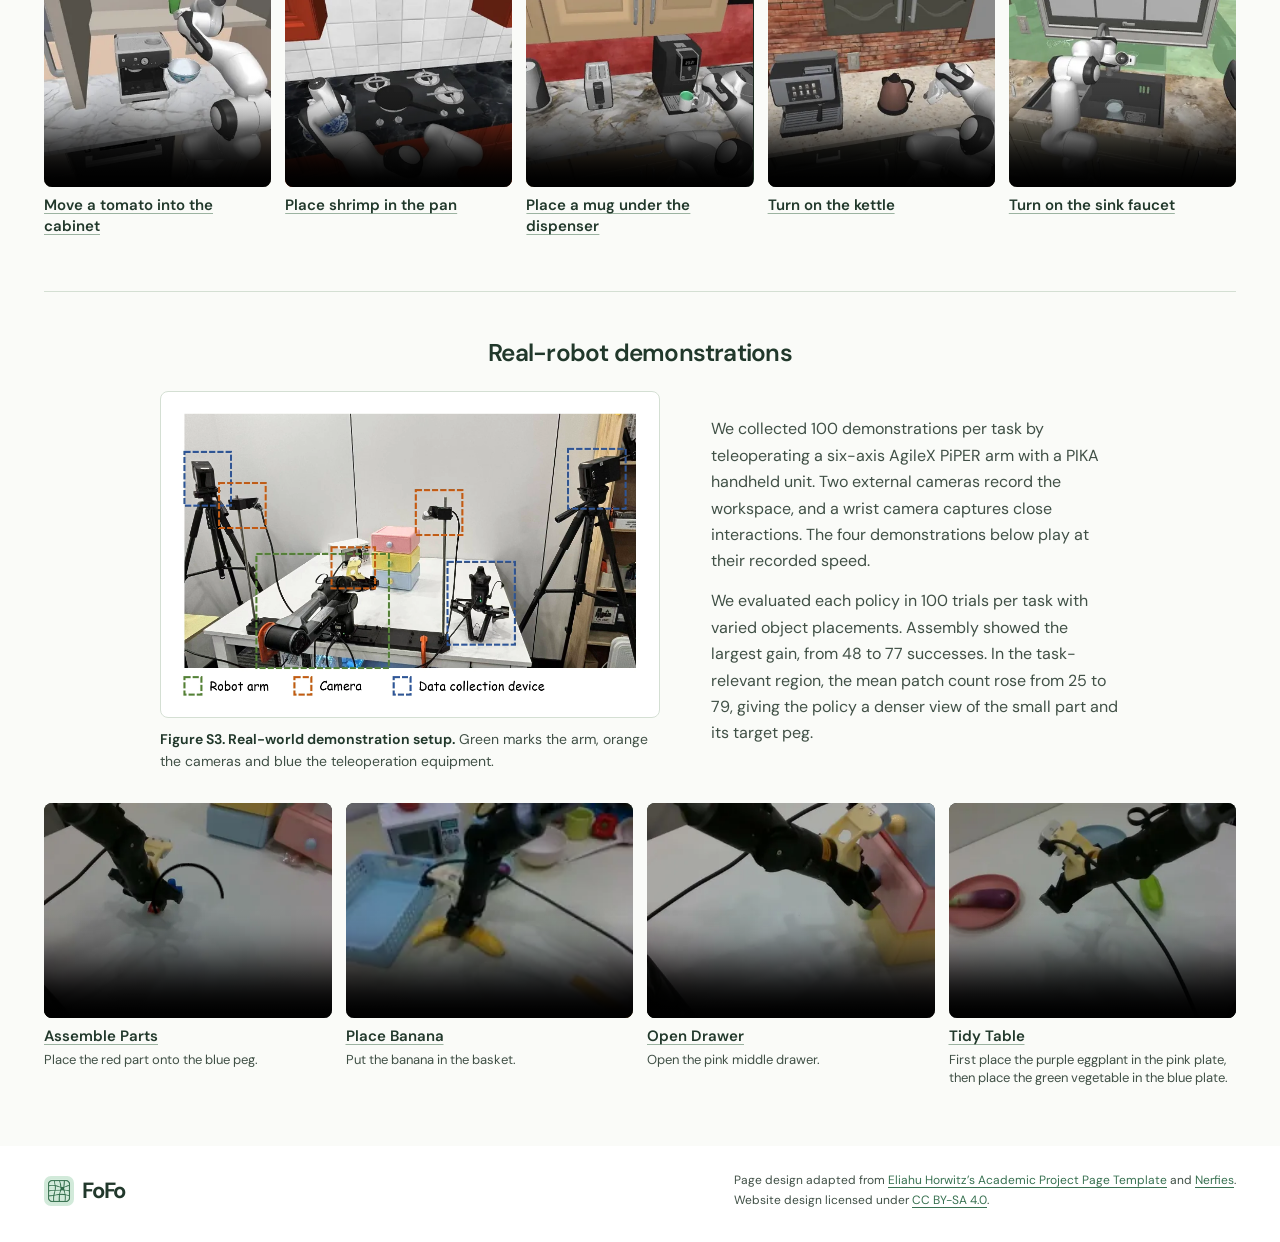
==== commit 7eb4dd74: "Show complete mug and ring placements in the homepage film" ====
--- a/FoFo/index.html
+++ b/FoFo/index.html
@@ -43,13 +43,15 @@
       </div>
     </header>
     <figure class="teaser" id="trajectory-film">
-      <video id="trajectory-video" width="1200" height="512" controls autoplay muted loop playsinline preload="metadata" poster="assets/teaser/trajectories.webp?v=6c821fb7b79a" aria-label="RoboCasa and real-robot footage with display-filtered attention and the recorded sampling grid">
-        <source media="(max-width: 600px)" src="assets/teaser/trajectories-mobile.mp4?v=8c88cccc353a" type="video/mp4">
-        <source src="assets/teaser/trajectories.mp4?v=fba1525de256" type="video/mp4">
-        <a href="assets/teaser/trajectories.mp4?v=fba1525de256">Download the trajectory film</a>
+      <video id="trajectory-video" width="1200" height="512" controls autoplay muted loop playsinline preload="metadata" poster="assets/teaser/trajectories.webp?v=bee64116eff3" aria-label="Complete RoboCasa mug placement with attention and patch allocation, followed by a complete real-robot part placement">
+        <source media="(max-width: 600px)" src="assets/teaser/trajectories-mobile.mp4?v=fe4e8677a3a7" type='video/mp4; codecs="avc1.64001E"'>
+        <source media="(max-width: 600px)" src="assets/teaser/trajectories-mobile.webm?v=9a22eeee2d89" type='video/webm; codecs="vp9"'>
+        <source src="assets/teaser/trajectories.mp4?v=a9bac2a68389" type='video/mp4; codecs="avc1.64001F"'>
+        <source src="assets/teaser/trajectories.webm?v=af358c9c6e47" type='video/webm; codecs="vp9"'>
+        <a href="assets/teaser/trajectories.mp4?v=a9bac2a68389">Download the trajectory film</a>
       </video>
       <figcaption class="film-note">
-        <p>The robot stirs vegetables in a successful RoboCasa rollout. The real-robot excerpt replays FoFo offline as the gripper lifts a green vegetable. The center view filters isolated peaks in the preceding decision’s attention for display. The right view shows the grid FoFo actually used.</p>
+        <p>In RoboCasa, the robot takes a red mug from a shelf, places it under the dispenser and starts the coffee machine. The center panel shows filtered action-guided attention. The right panel recomputes the patch grid from that same heatmap. The real-robot recording shows a red ring placed on a blue peg from two synchronized cameras, through release and gripper withdrawal.</p>
         <button class="motion-control" type="button" aria-controls="trajectory-video" hidden>Pause animation</button>
       </figcaption>
     </figure>
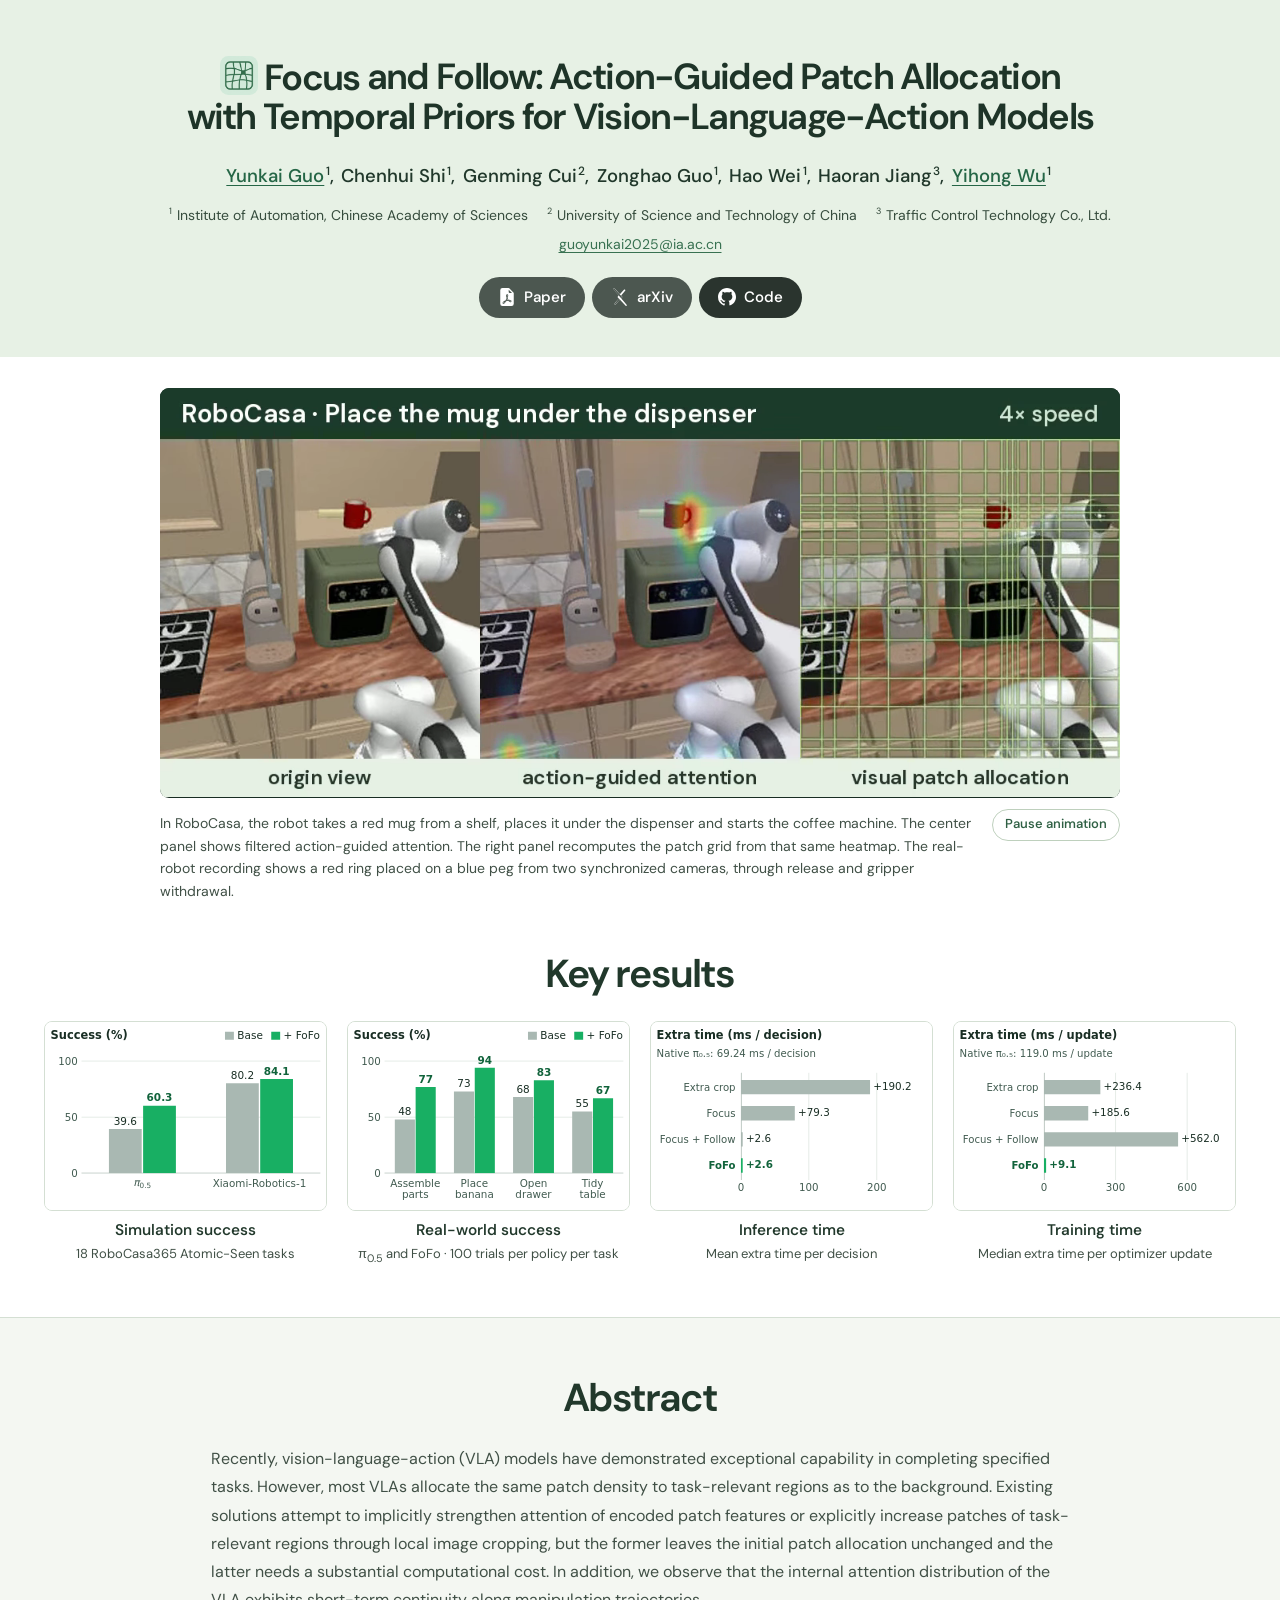
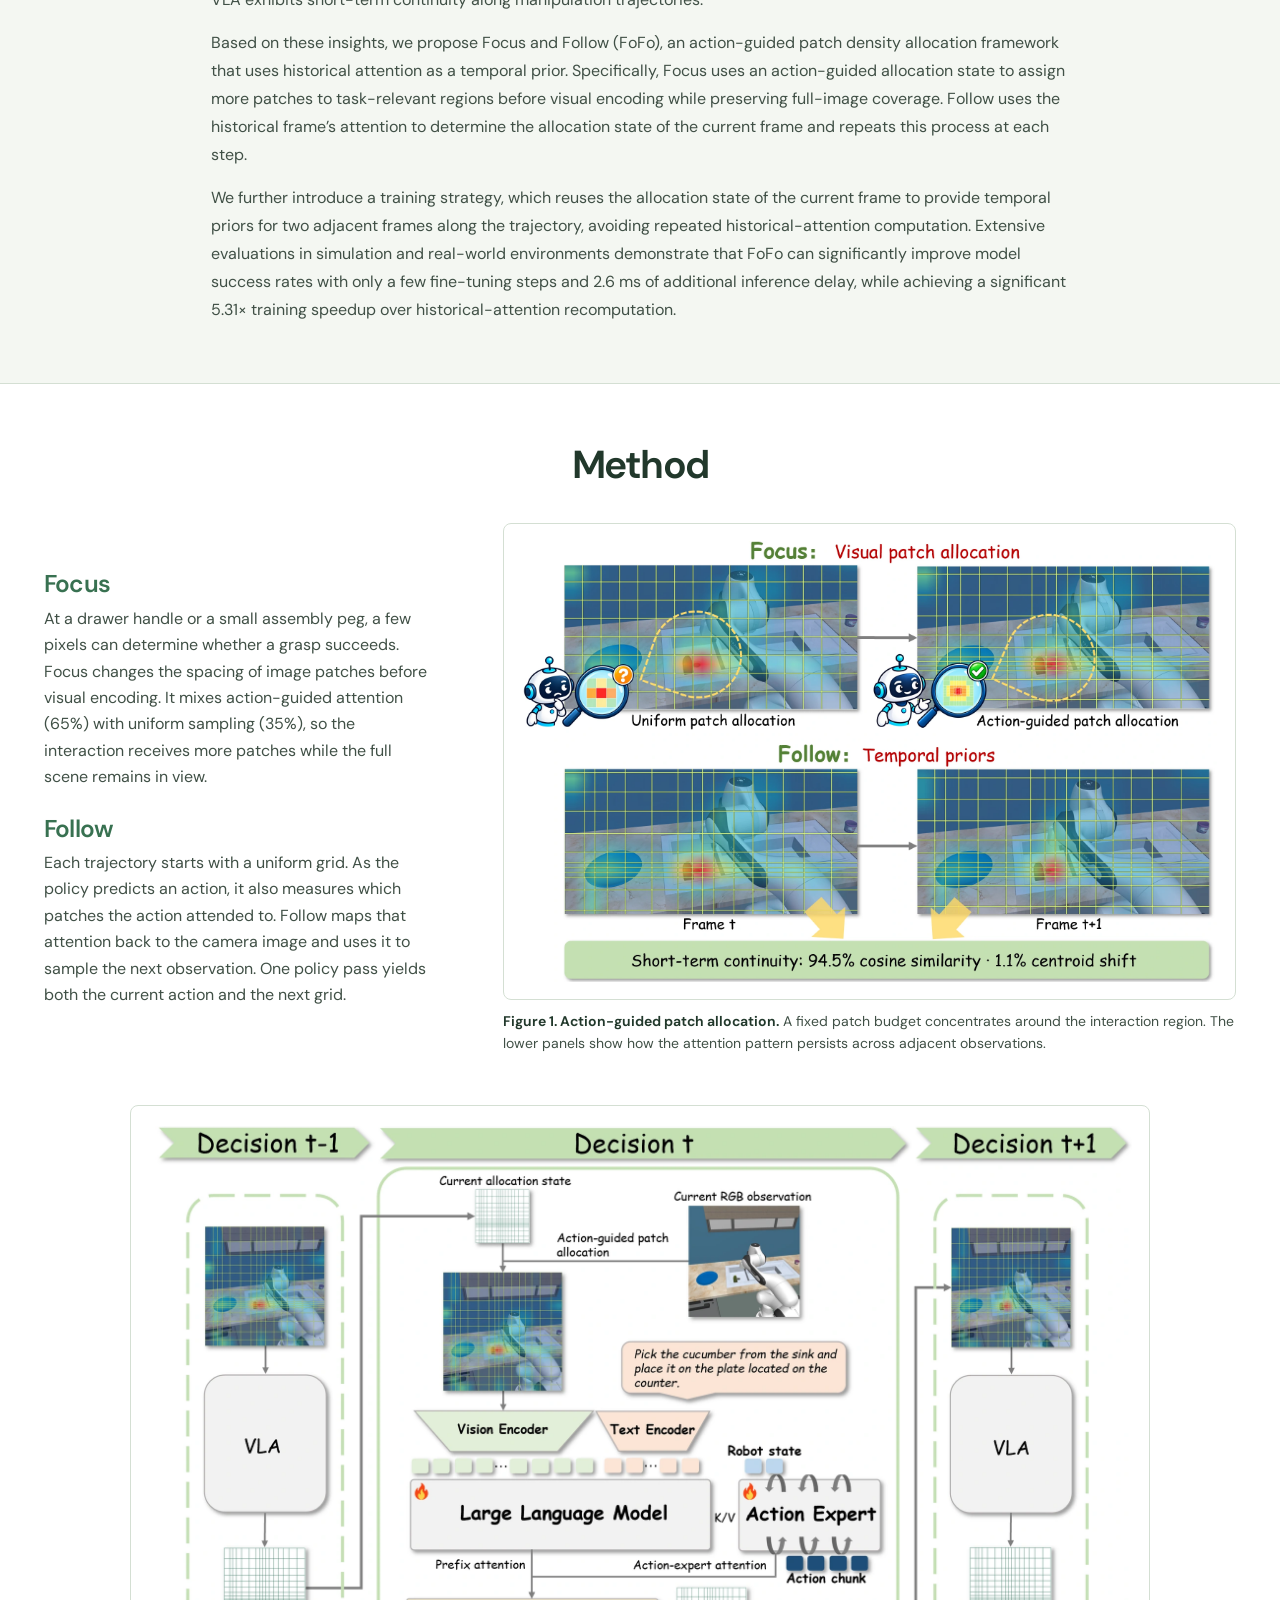
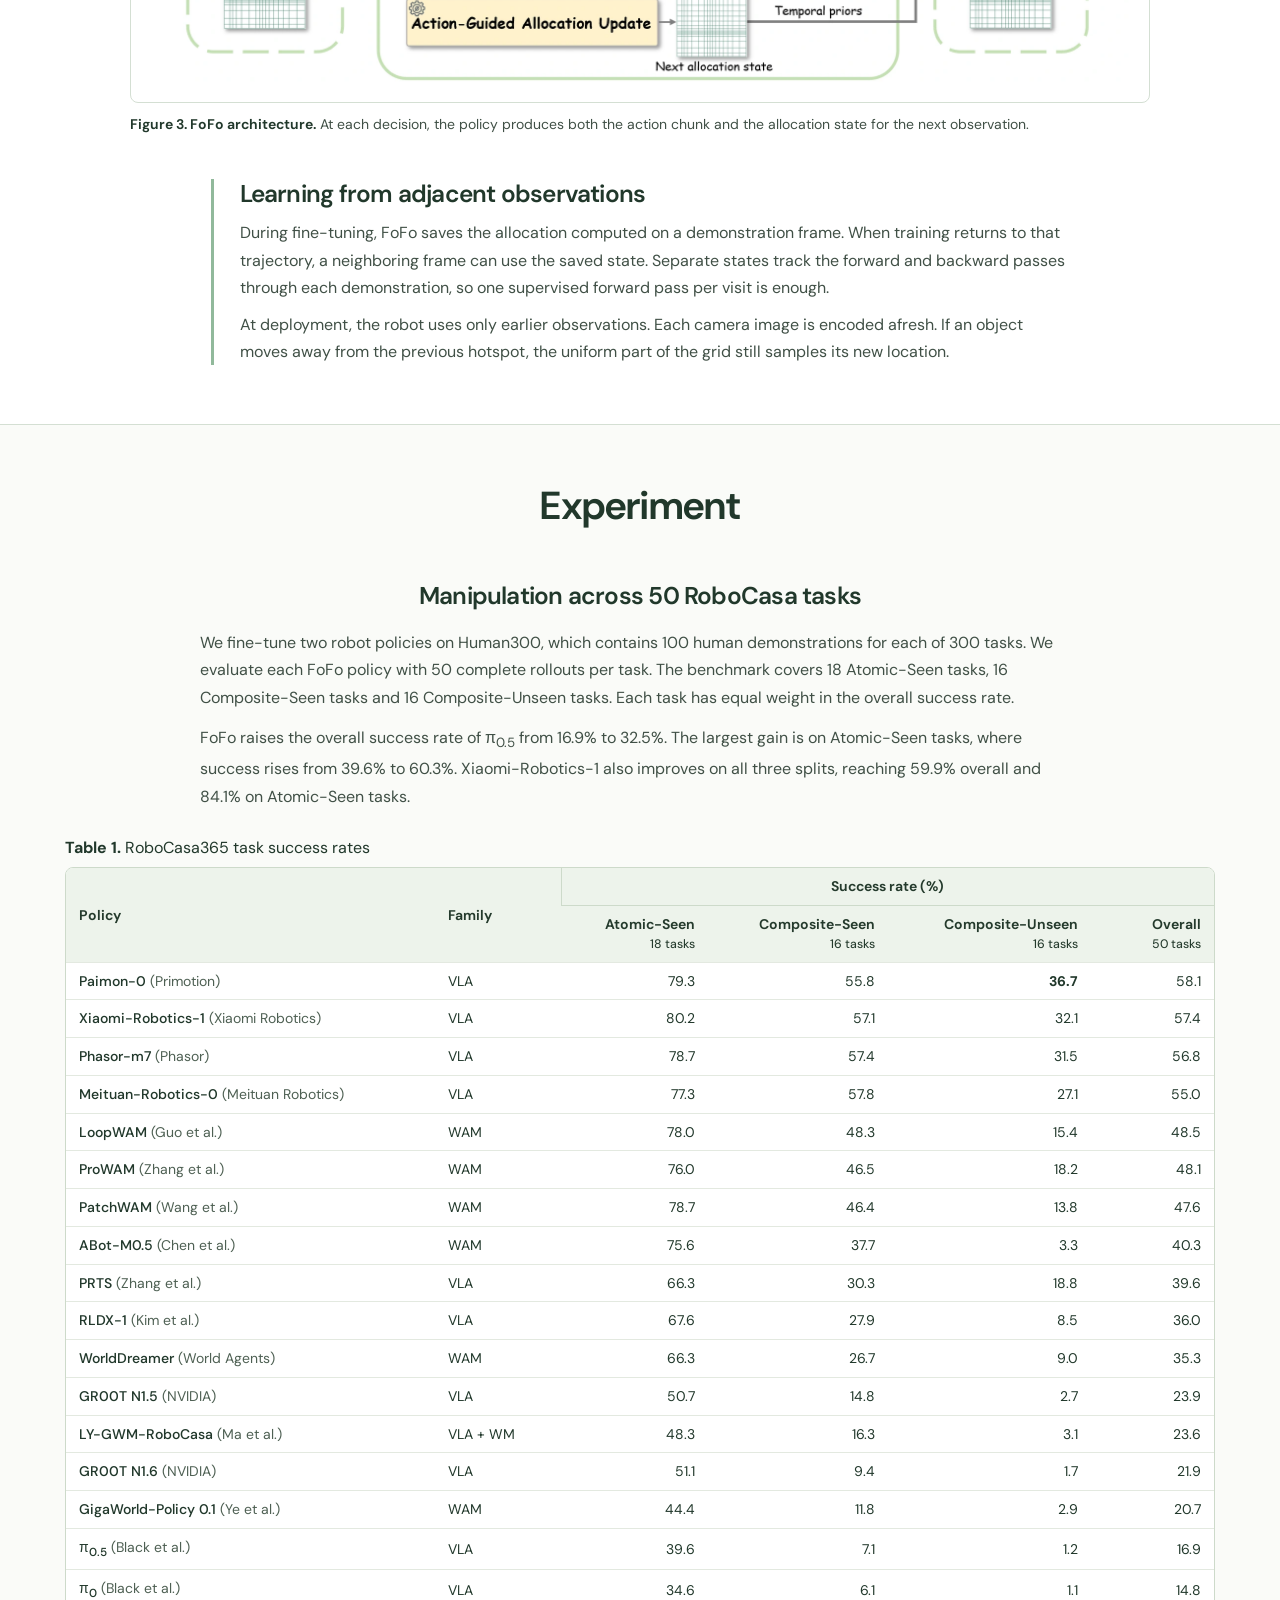
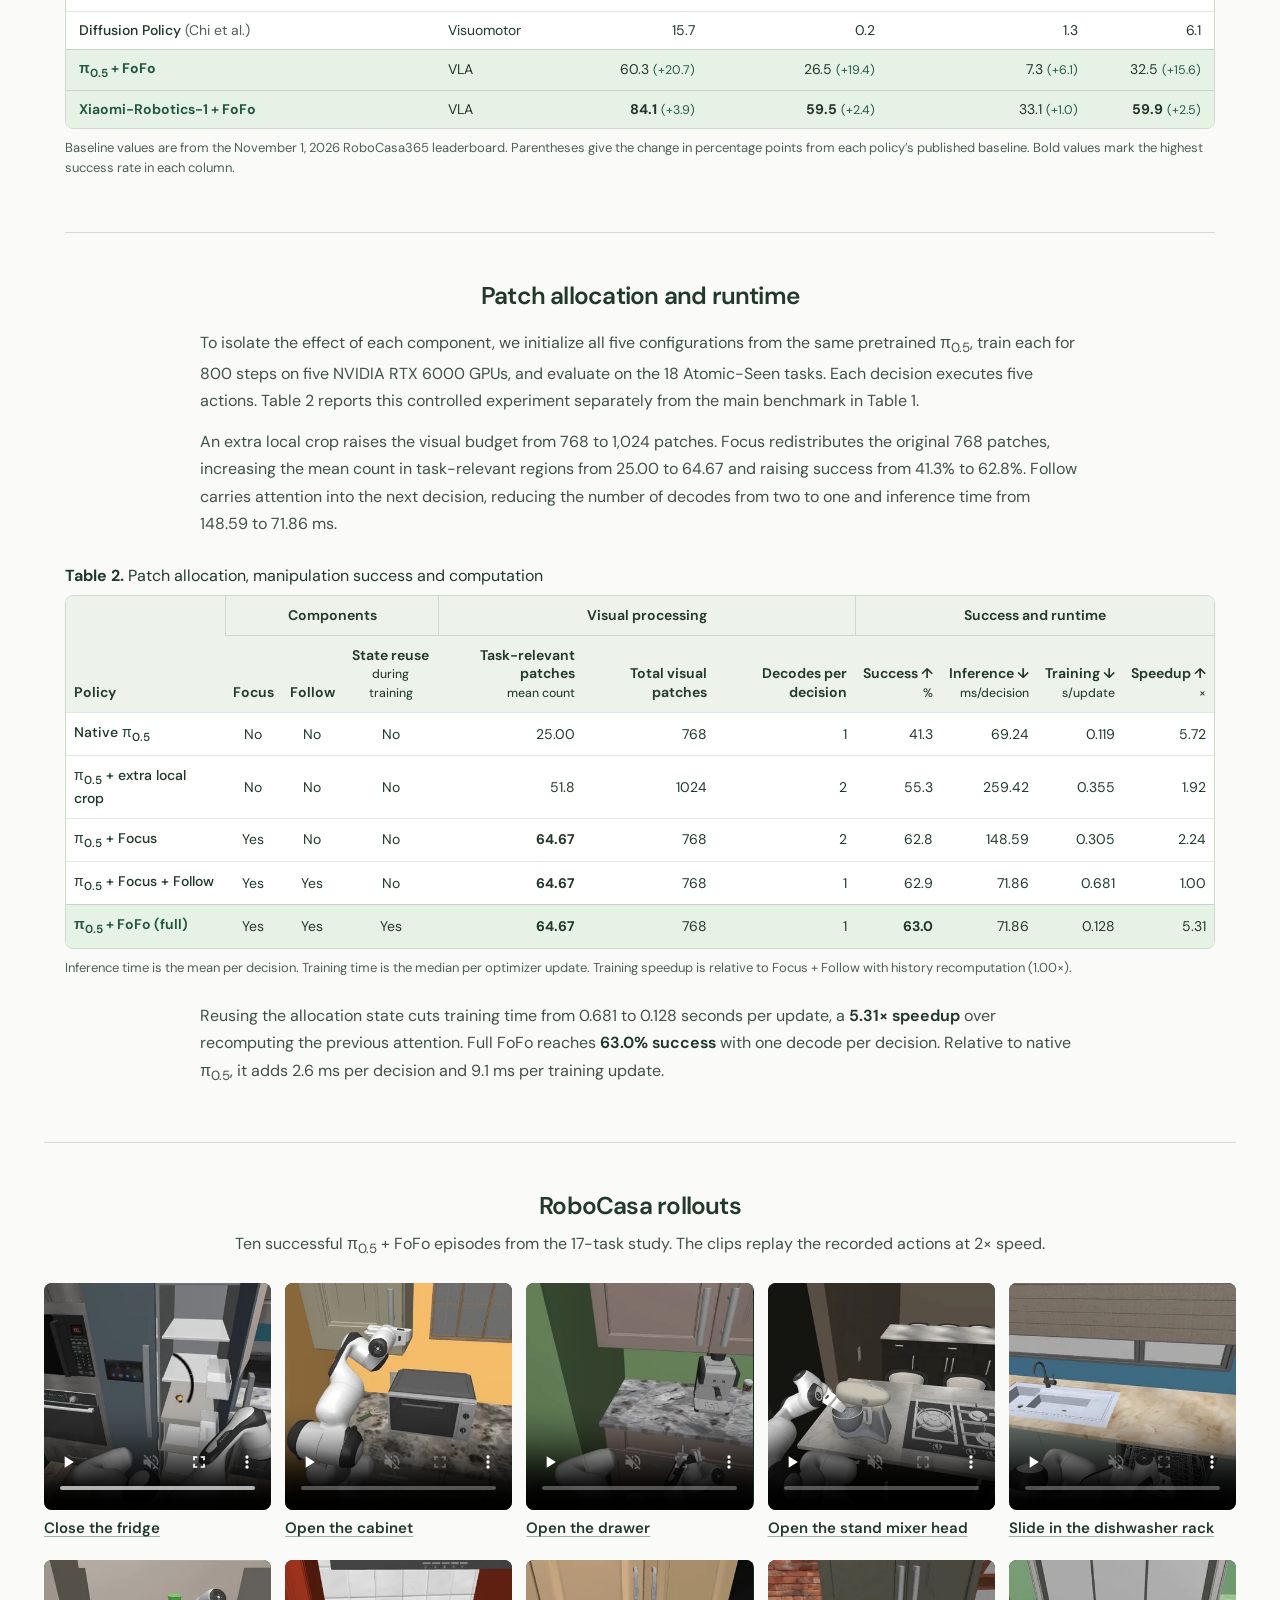
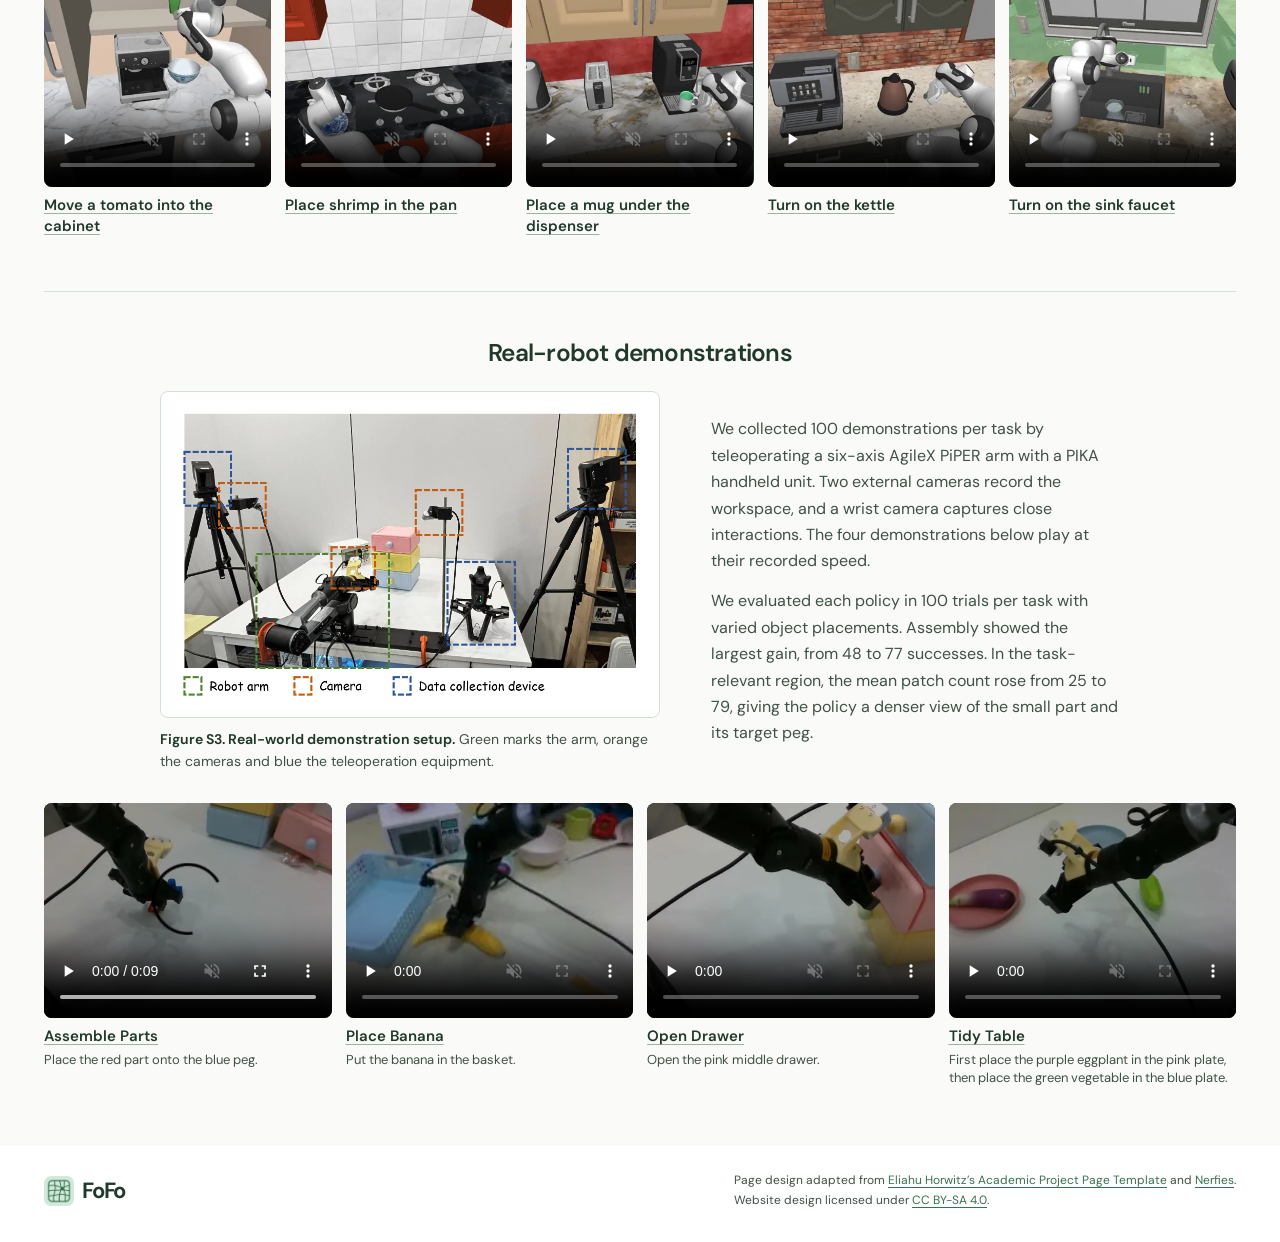
==== commit eb91ae05: "Select the correct teaser width and loop consistently across engines" ====
--- a/FoFo/index.html
+++ b/FoFo/index.html
@@ -24,7 +24,7 @@
   <meta name="citation_author" content="Yihong Wu">
   <script type="application/ld+json">{"@context": "https://schema.org", "@type": "ScholarlyArticle", "name": "Focus and Follow: Action-Guided Patch Allocation with Temporal Priors for Vision-Language-Action Models", "url": "https://guoyunkai2002.github.io/FoFo/", "author": [{"@type": "Person", "name": "Yunkai Guo", "affiliation": {"@type": "Organization", "name": "Institute of Automation, Chinese Academy of Sciences"}, "url": "https://guoyunkai2002.github.io/"}, {"@type": "Person", "name": "Chenhui Shi", "affiliation": {"@type": "Organization", "name": "Institute of Automation, Chinese Academy of Sciences"}}, {"@type": "Person", "name": "Genming Cui", "affiliation": {"@type": "Organization", "name": "University of Science and Technology of China"}}, {"@type": "Person", "name": "Zonghao Guo", "affiliation": {"@type": "Organization", "name": "Institute of Automation, Chinese Academy of Sciences"}}, {"@type": "Person", "name": "Hao Wei", "affiliation": {"@type": "Organization", "name": "Institute of Automation, Chinese Academy of Sciences"}}, {"@type": "Person", "name": "Haoran Jiang", "affiliation": {"@type": "Organization", "name": "Traffic Control Technology Co., Ltd."}}, {"@type": "Person", "name": "Yihong Wu", "affiliation": {"@type": "Organization", "name": "Institute of Automation, Chinese Academy of Sciences"}, "url": "http://vision.ia.ac.cn/Faculty/yhwu/index.htm"}], "abstract": "Recently, vision-language-action (VLA) models have demonstrated exceptional capability in completing specified tasks. However, most VLAs allocate the same patch density to task-relevant regions as to the background. Existing solutions attempt to implicitly strengthen attention of encoded patch features or explicitly increase patches of task-relevant regions through local image cropping, but the former leaves the initial patch allocation unchanged and the latter needs a substantial computational cost. In addition, we observe that the internal attention distribution of the VLA exhibits short-term continuity along manipulation trajectories. Based on these insights, we propose Focus and Follow (FoFo), an action-guided patch density allocation framework that uses historical attention as a temporal prior. Specifically, Focus uses an action-guided allocation state to assign more patches to task-relevant regions before visual encoding while preserving full-image coverage. Follow uses the historical frame’s attention to determine the allocation state of the current frame and repeats this process at each step. We further introduce a training strategy, which reuses the allocation state of the current frame to provide temporal priors for two adjacent frames along the trajectory, avoiding repeated historical-attention computation. Extensive evaluations in simulation and real-world environments demonstrate that FoFo can significantly improve model success rates with only a few fine-tuning steps and 2.6 ms of additional inference delay, while achieving a significant 5.31× training speedup over historical-attention recomputation.", "inLanguage": "en"}</script>
   <script src="media.js?v=c39df4de00c4" defer></script>
-  <script src="teaser.js?v=1b60442c7e3e" defer></script>
+  <script src="teaser.js?v=6f8a89f3cd6f" defer></script>
 </head>
 <body>
   <a class="skip" href="#abstract">Skip to abstract</a>
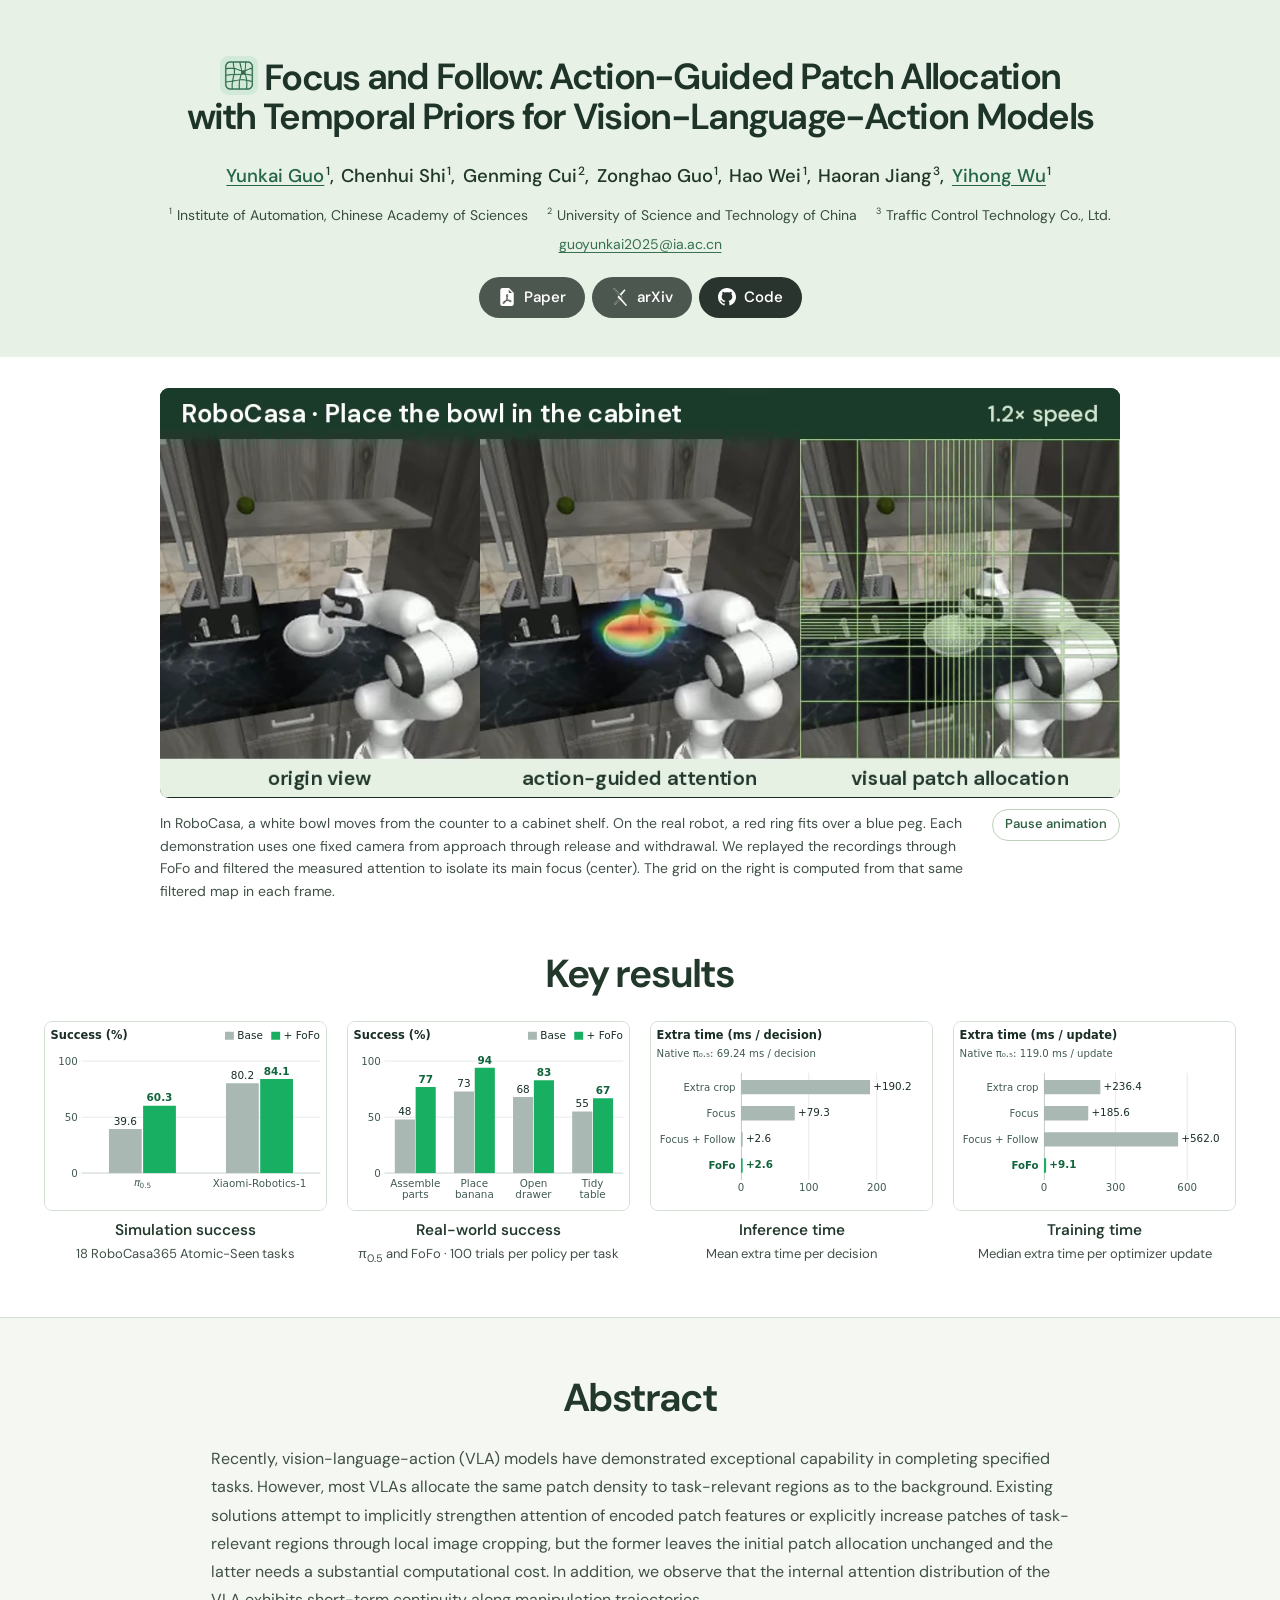
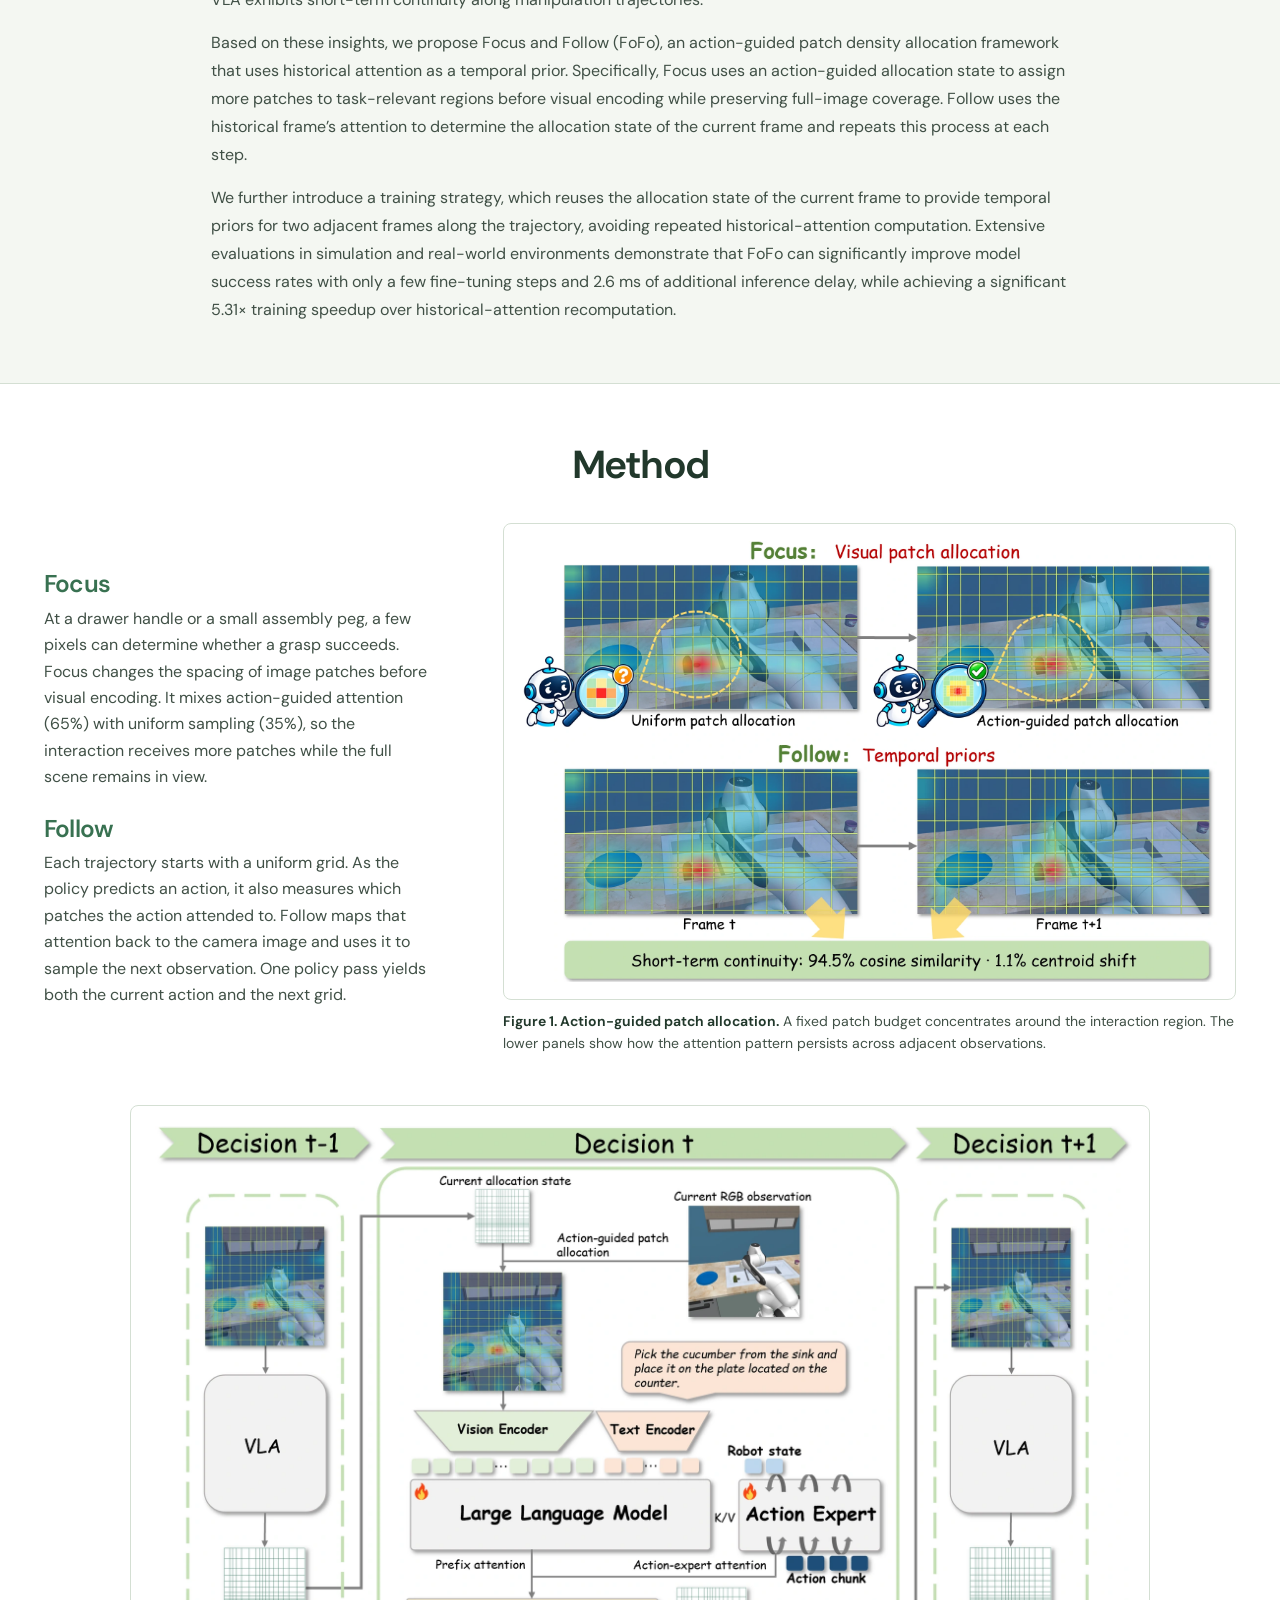
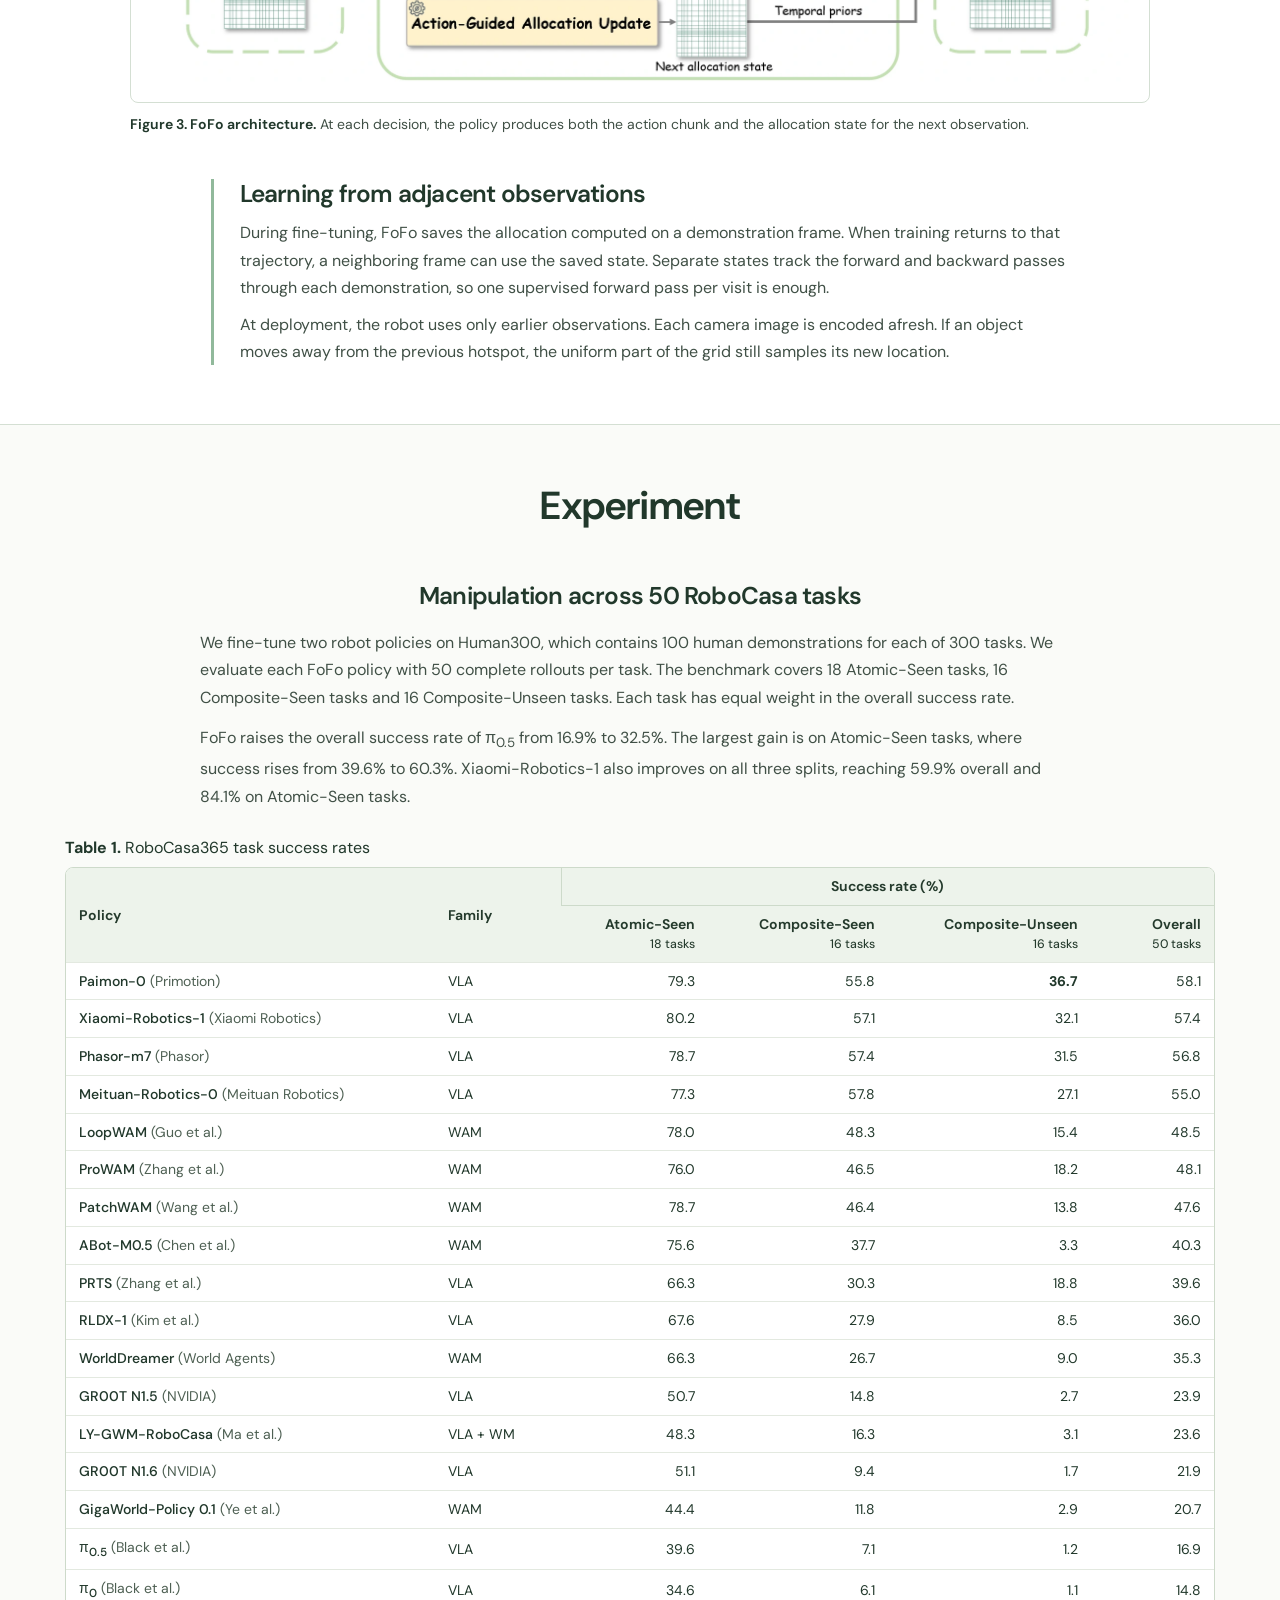
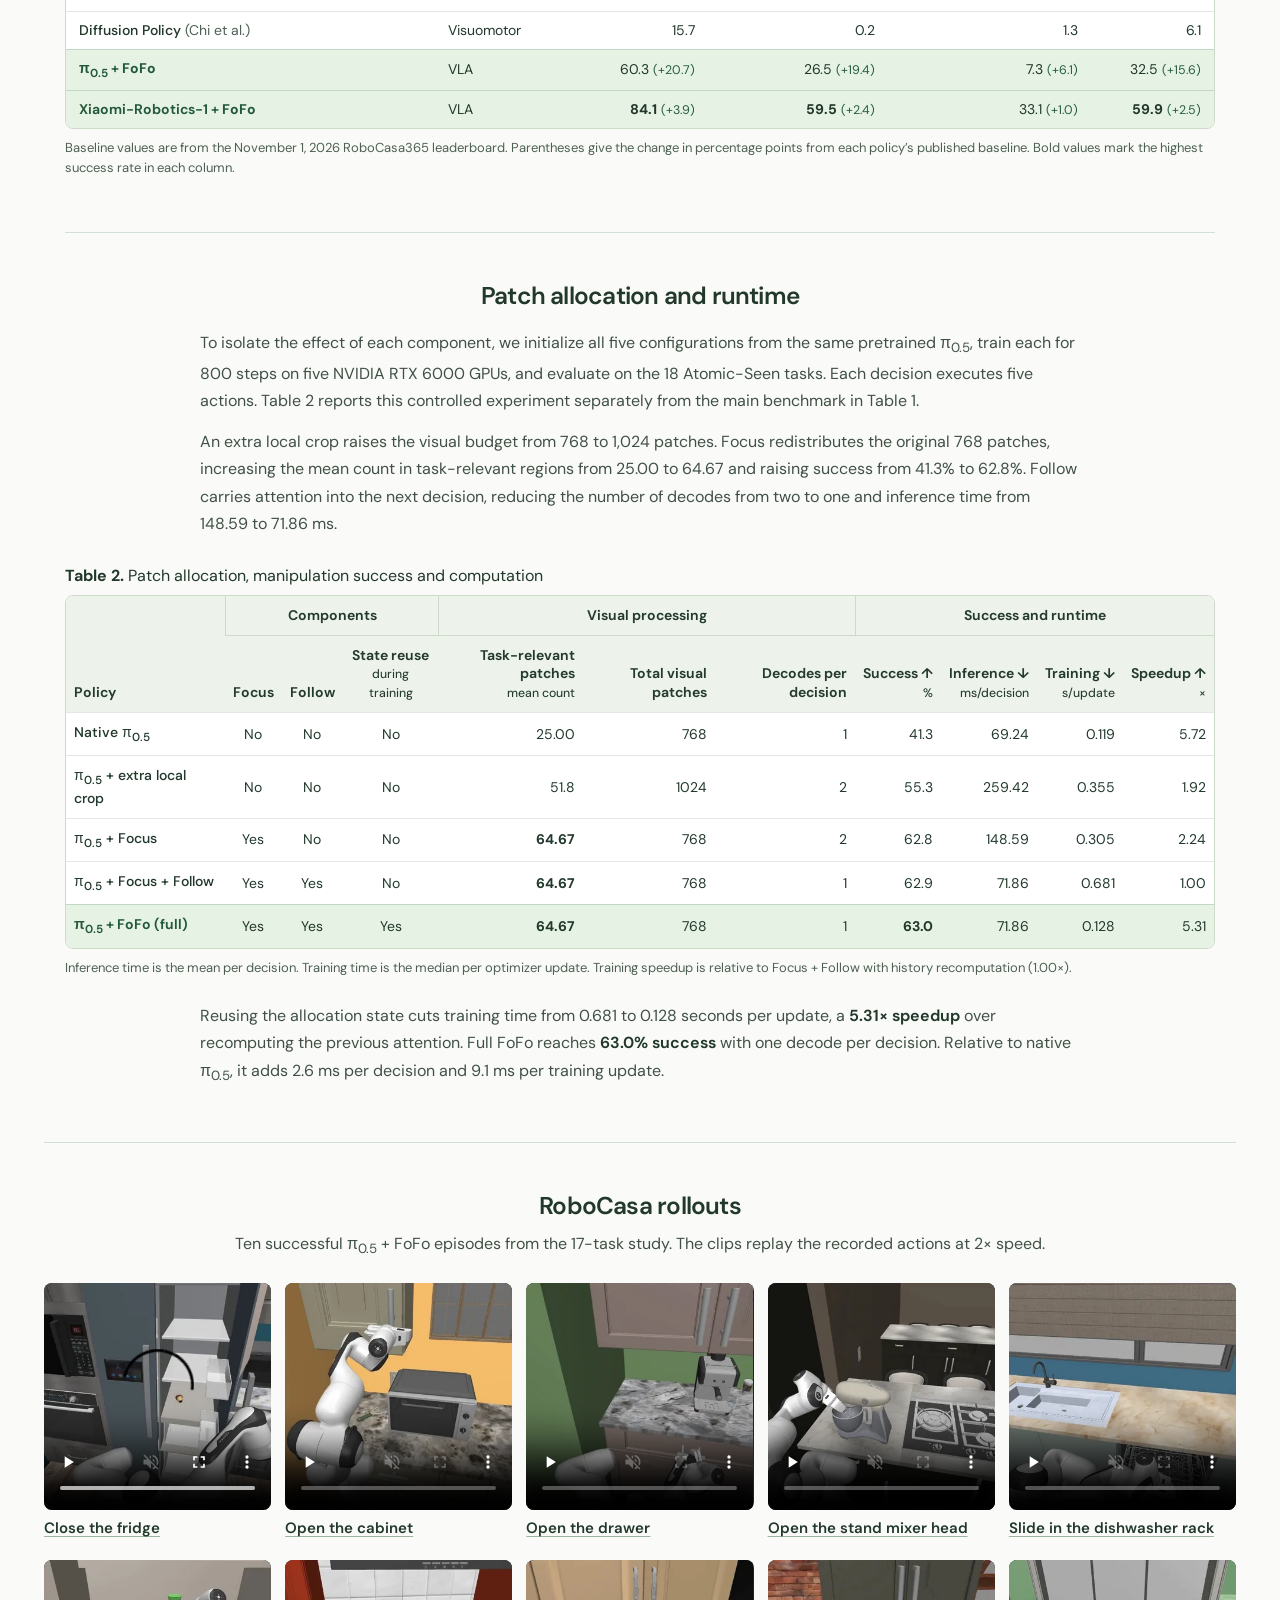
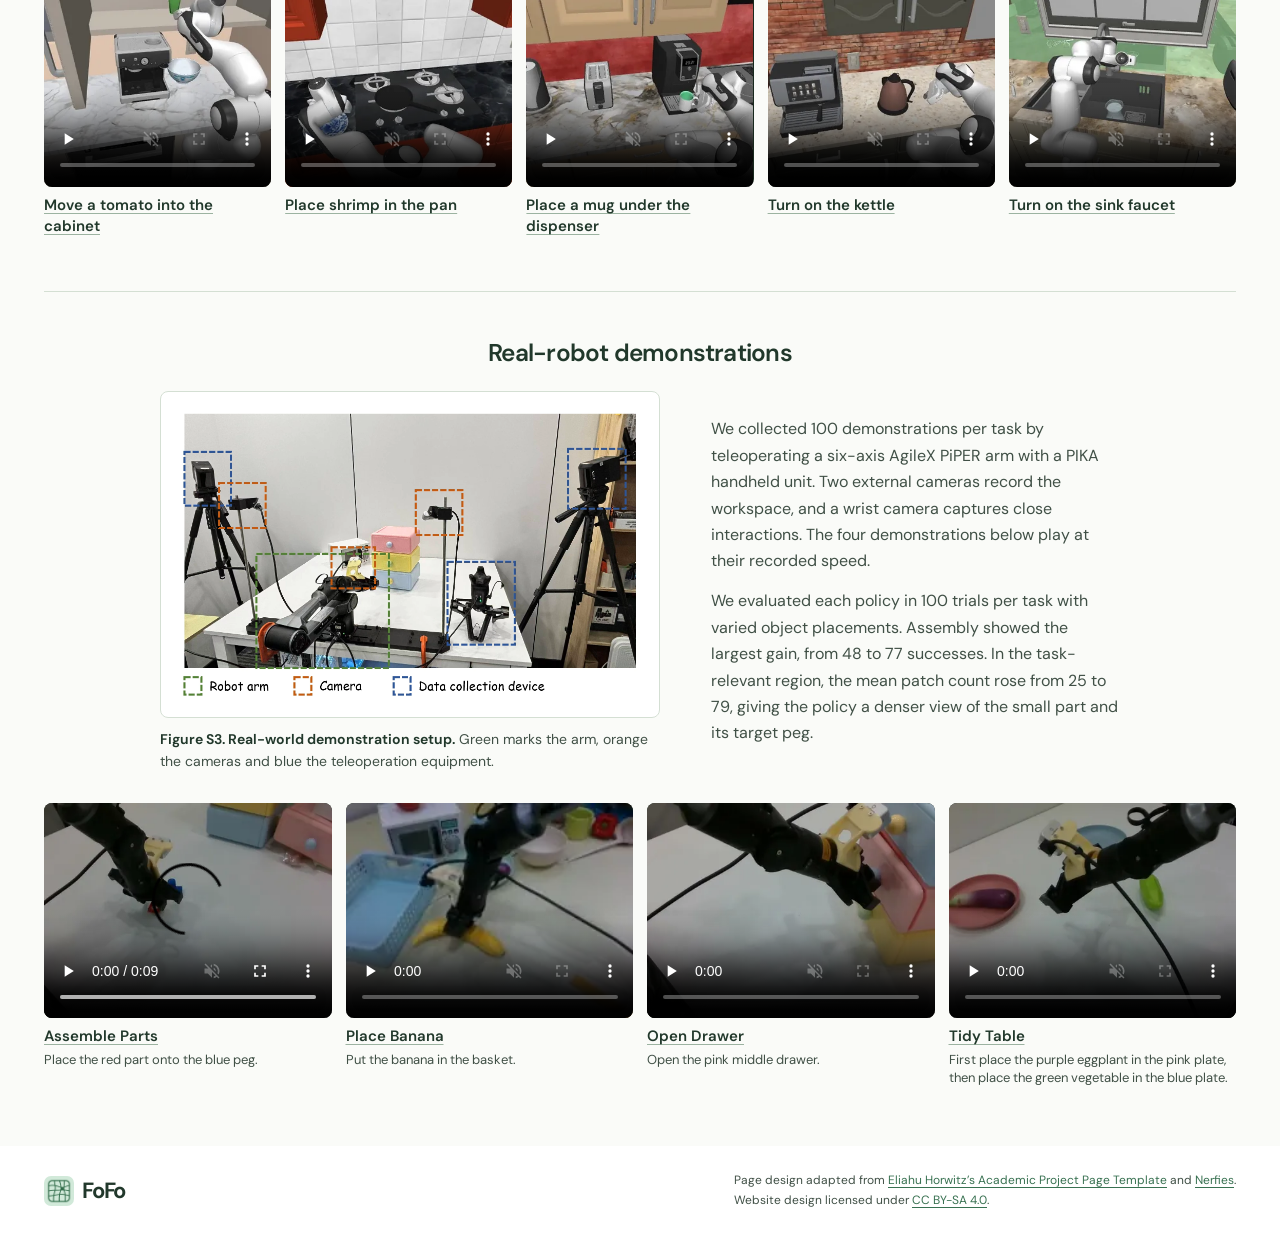
==== commit c3159e3b: "Show continuous fixed-camera dataset demonstrations with filtered FoFo attention" ====
--- a/FoFo/index.html
+++ b/FoFo/index.html
@@ -43,15 +43,15 @@
       </div>
     </header>
     <figure class="teaser" id="trajectory-film">
-      <video id="trajectory-video" width="1200" height="512" controls autoplay muted loop playsinline preload="metadata" poster="assets/teaser/trajectories.webp?v=bee64116eff3" aria-label="Complete RoboCasa mug placement with attention and patch allocation, followed by a complete real-robot part placement">
-        <source media="(max-width: 600px)" src="assets/teaser/trajectories-mobile.mp4?v=fe4e8677a3a7" type='video/mp4; codecs="avc1.64001E"'>
-        <source media="(max-width: 600px)" src="assets/teaser/trajectories-mobile.webm?v=9a22eeee2d89" type='video/webm; codecs="vp9"'>
-        <source src="assets/teaser/trajectories.mp4?v=a9bac2a68389" type='video/mp4; codecs="avc1.64001F"'>
-        <source src="assets/teaser/trajectories.webm?v=af358c9c6e47" type='video/webm; codecs="vp9"'>
-        <a href="assets/teaser/trajectories.mp4?v=a9bac2a68389">Download the trajectory film</a>
+      <video id="trajectory-video" width="1200" height="512" controls autoplay muted loop playsinline preload="metadata" poster="assets/teaser/trajectories.webp?v=5e97ae82b5cf" aria-label="A bowl lifted onto a shelf in RoboCasa and a ring fitted over a peg by a real robot. Each demonstration shows the camera view, filtered model attention and the resulting patch grid.">
+        <source media="(max-width: 600px)" src="assets/teaser/trajectories-mobile.mp4?v=6fd5cc46f55b" type='video/mp4; codecs="avc1.64001E"'>
+        <source media="(max-width: 600px)" src="assets/teaser/trajectories-mobile.webm?v=3d8c226f3b03" type='video/webm; codecs="vp9"'>
+        <source src="assets/teaser/trajectories.mp4?v=6b8411612cb7" type='video/mp4; codecs="avc1.64001F"'>
+        <source src="assets/teaser/trajectories.webm?v=c78b72526cde" type='video/webm; codecs="vp9"'>
+        <a href="assets/teaser/trajectories.mp4?v=6b8411612cb7">Download the trajectory film</a>
       </video>
       <figcaption class="film-note">
-        <p>In RoboCasa, the robot takes a red mug from a shelf, places it under the dispenser and starts the coffee machine. The center panel shows filtered action-guided attention. The right panel recomputes the patch grid from that same heatmap. The real-robot recording shows a red ring placed on a blue peg from two synchronized cameras, through release and gripper withdrawal.</p>
+        <p>In RoboCasa, a white bowl moves from the counter to a cabinet shelf. On the real robot, a red ring fits over a blue peg. Each demonstration uses one fixed camera from approach through release and withdrawal. We replayed the recordings through FoFo and filtered the measured attention to isolate its main focus (center). The grid on the right is computed from that same filtered map in each frame.</p>
         <button class="motion-control" type="button" aria-controls="trajectory-video" hidden>Pause animation</button>
       </figcaption>
     </figure>
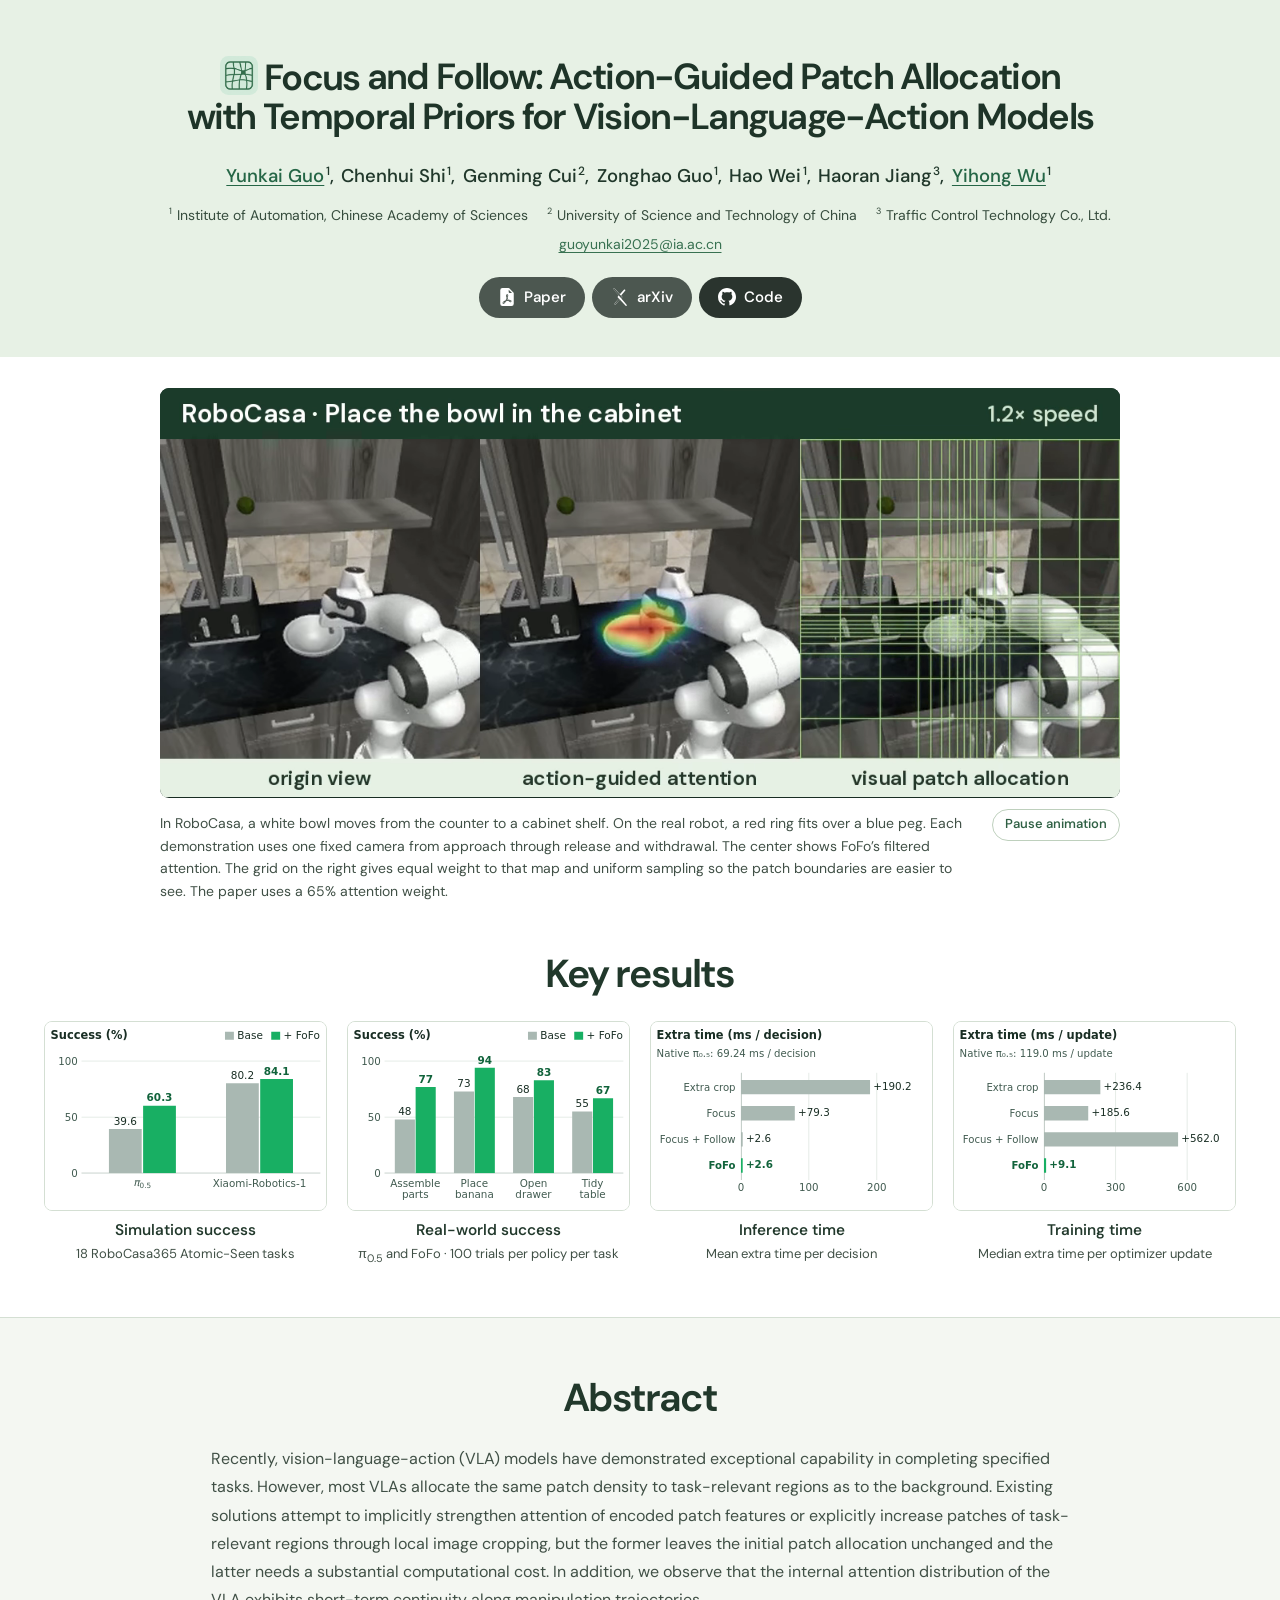
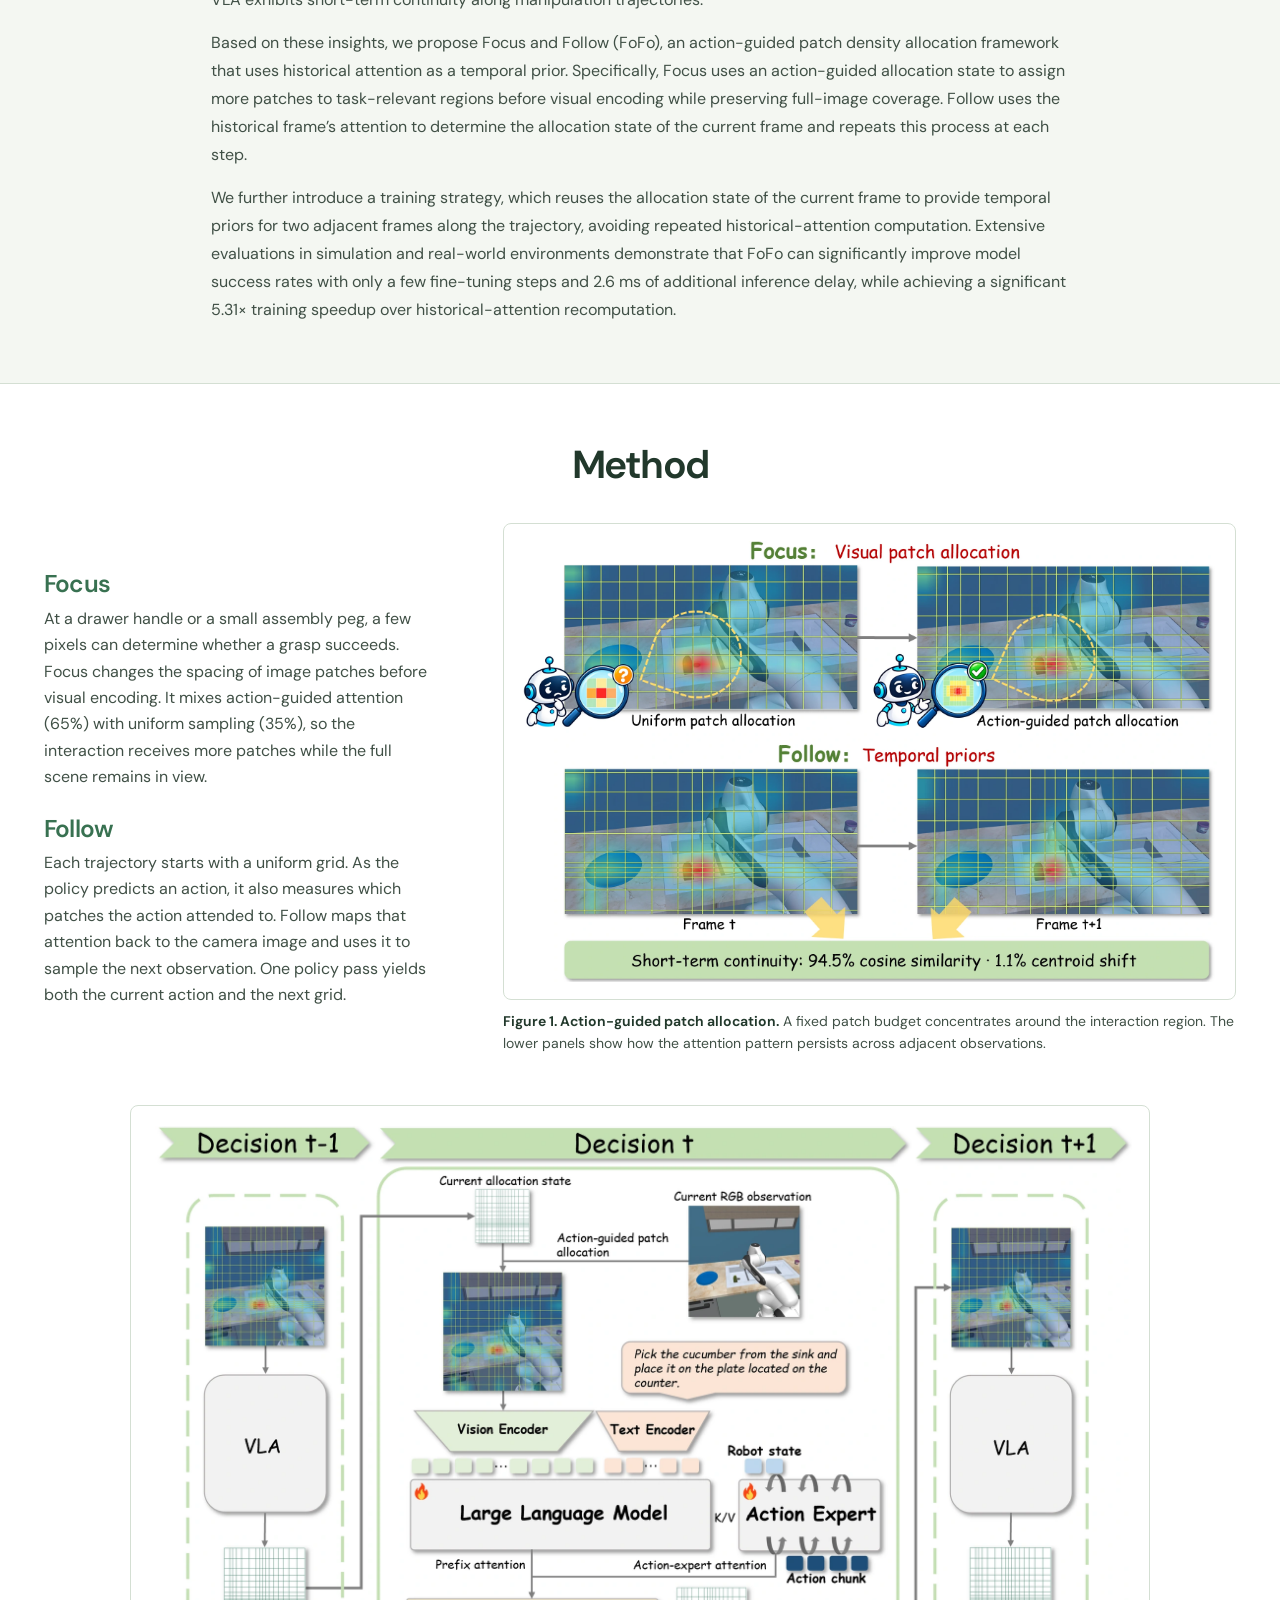
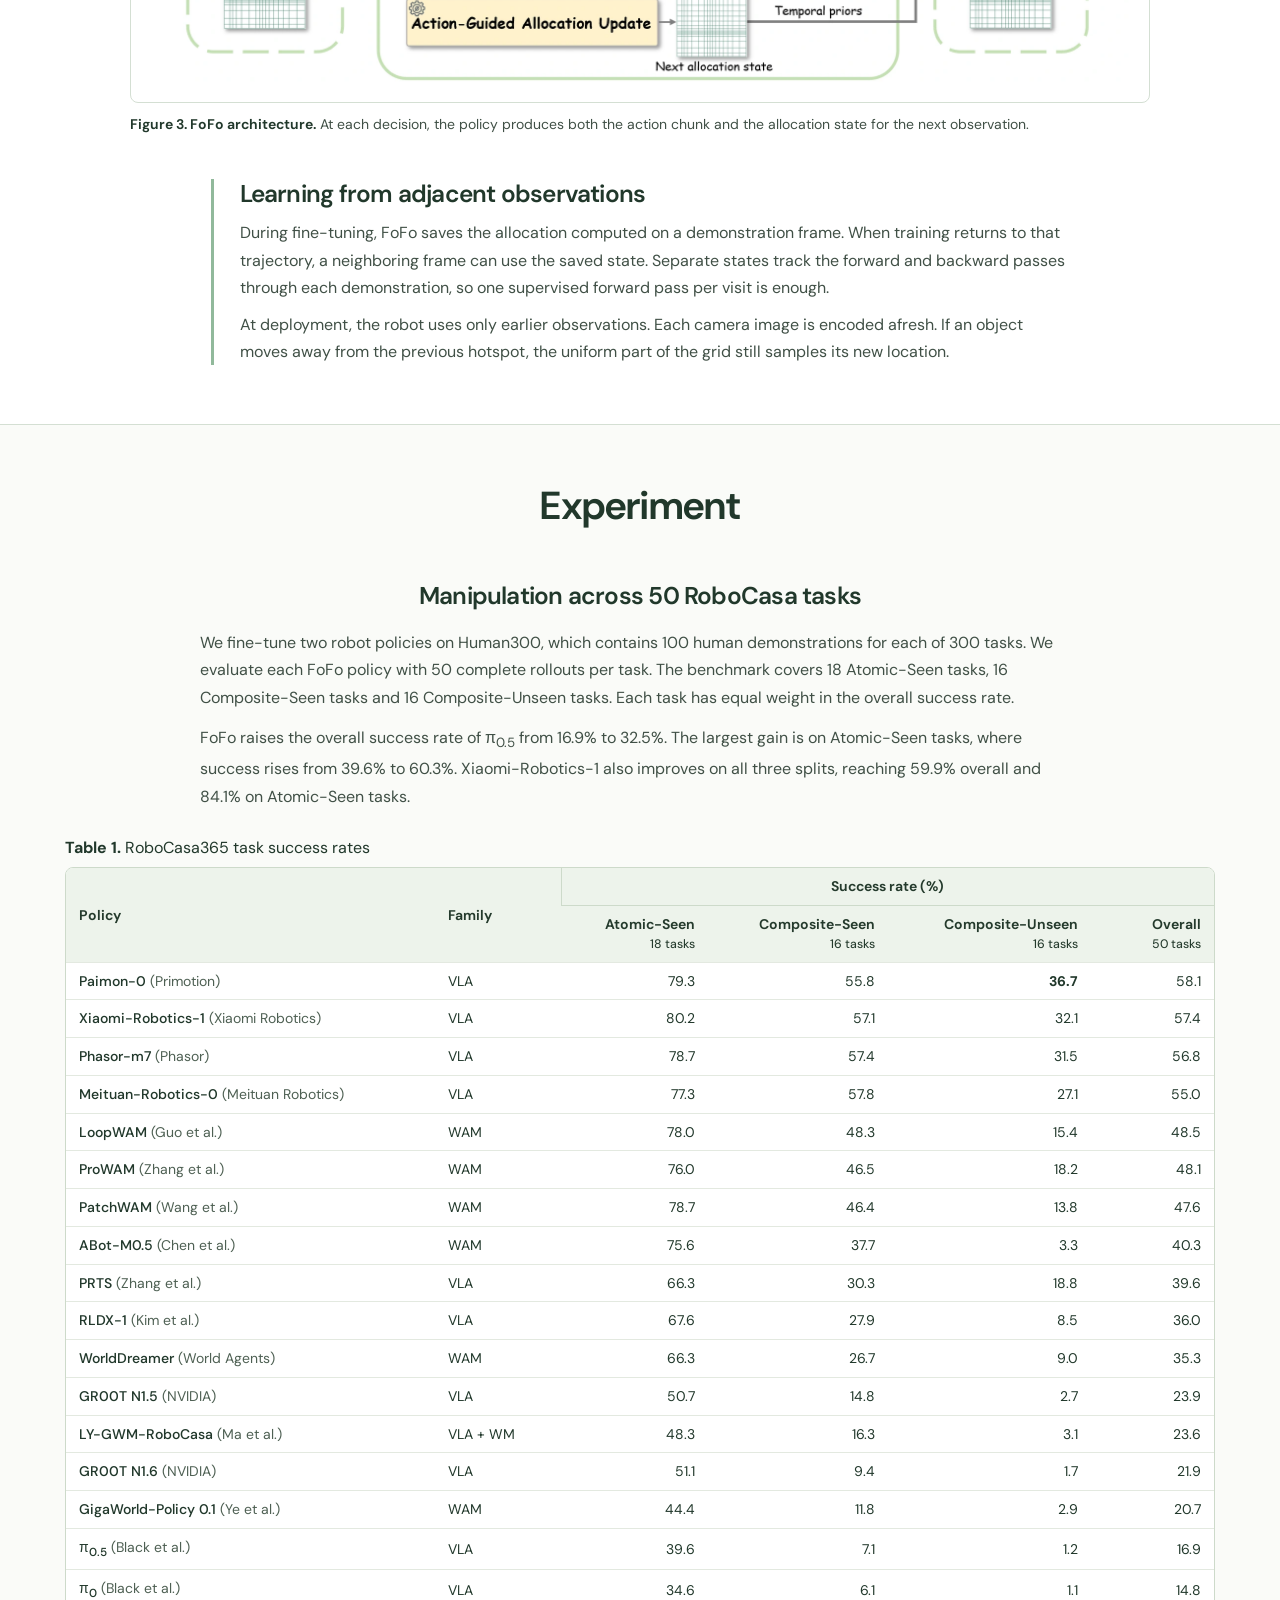
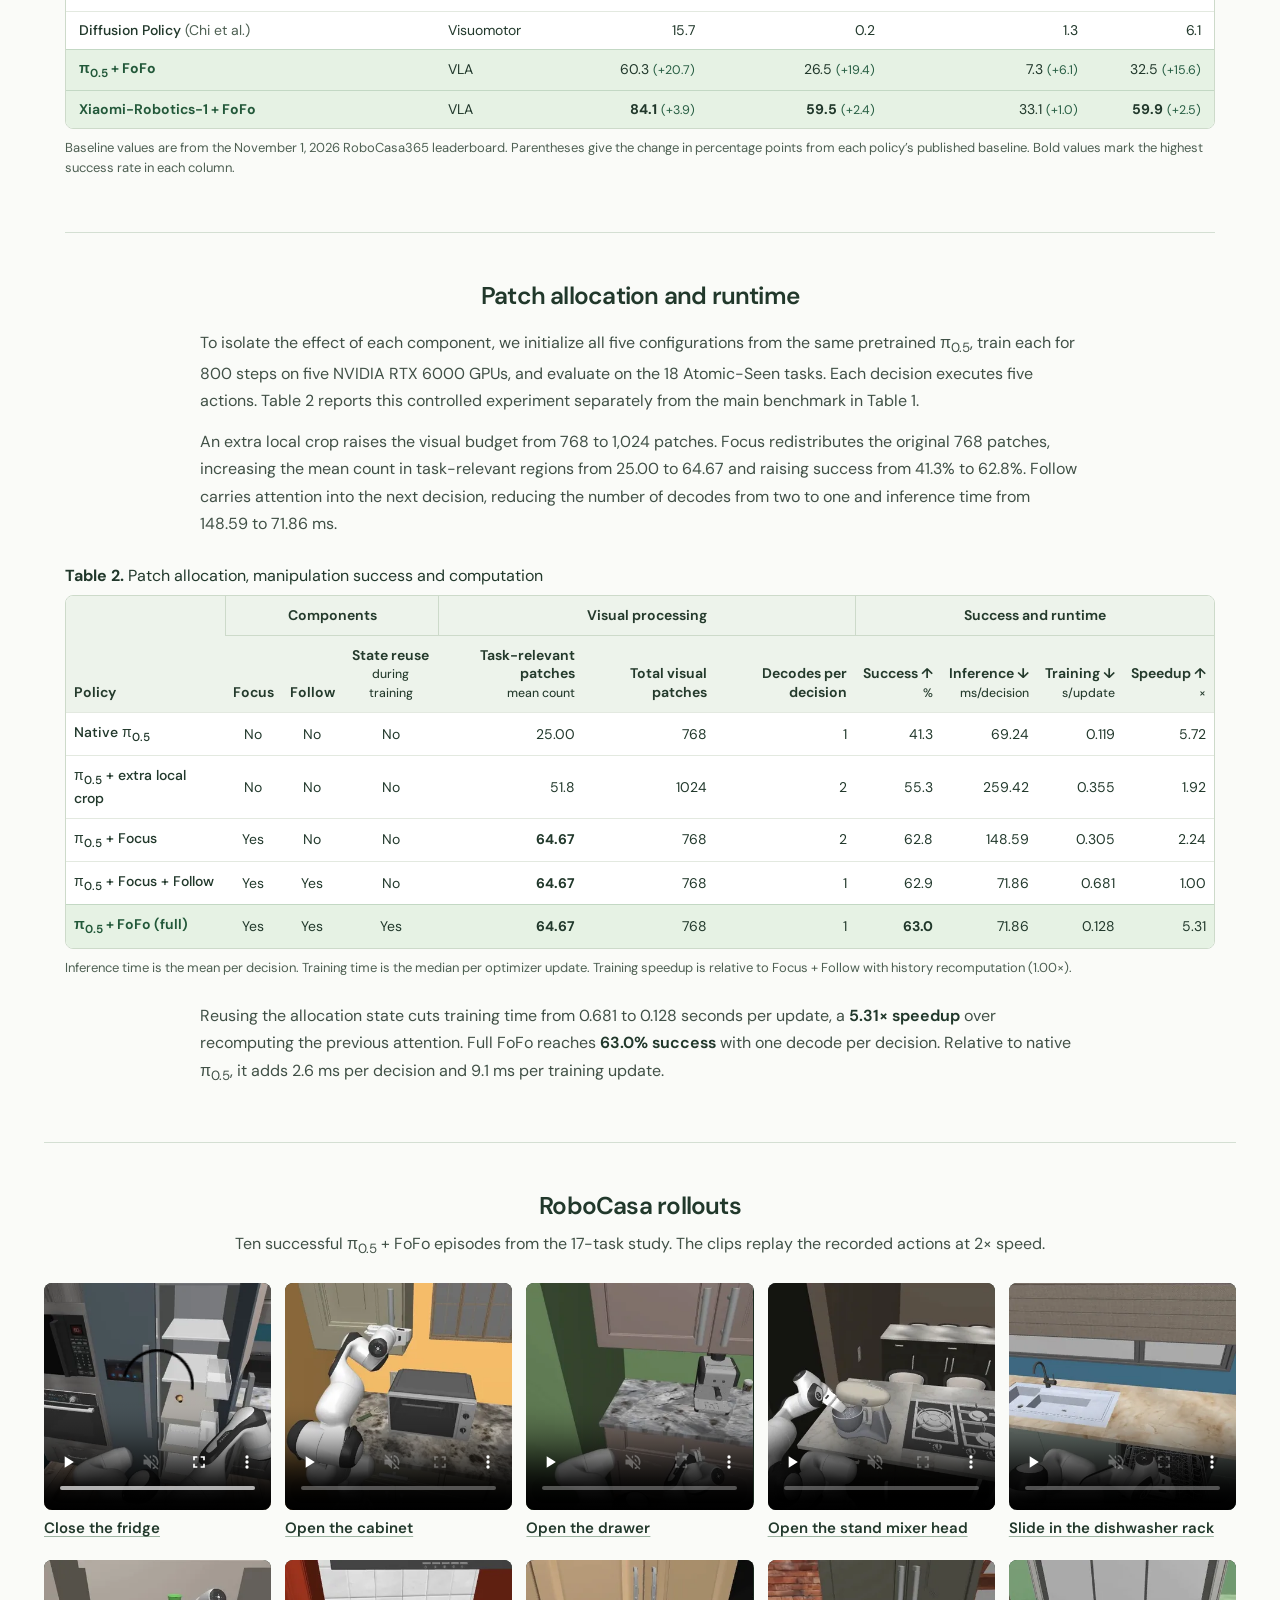
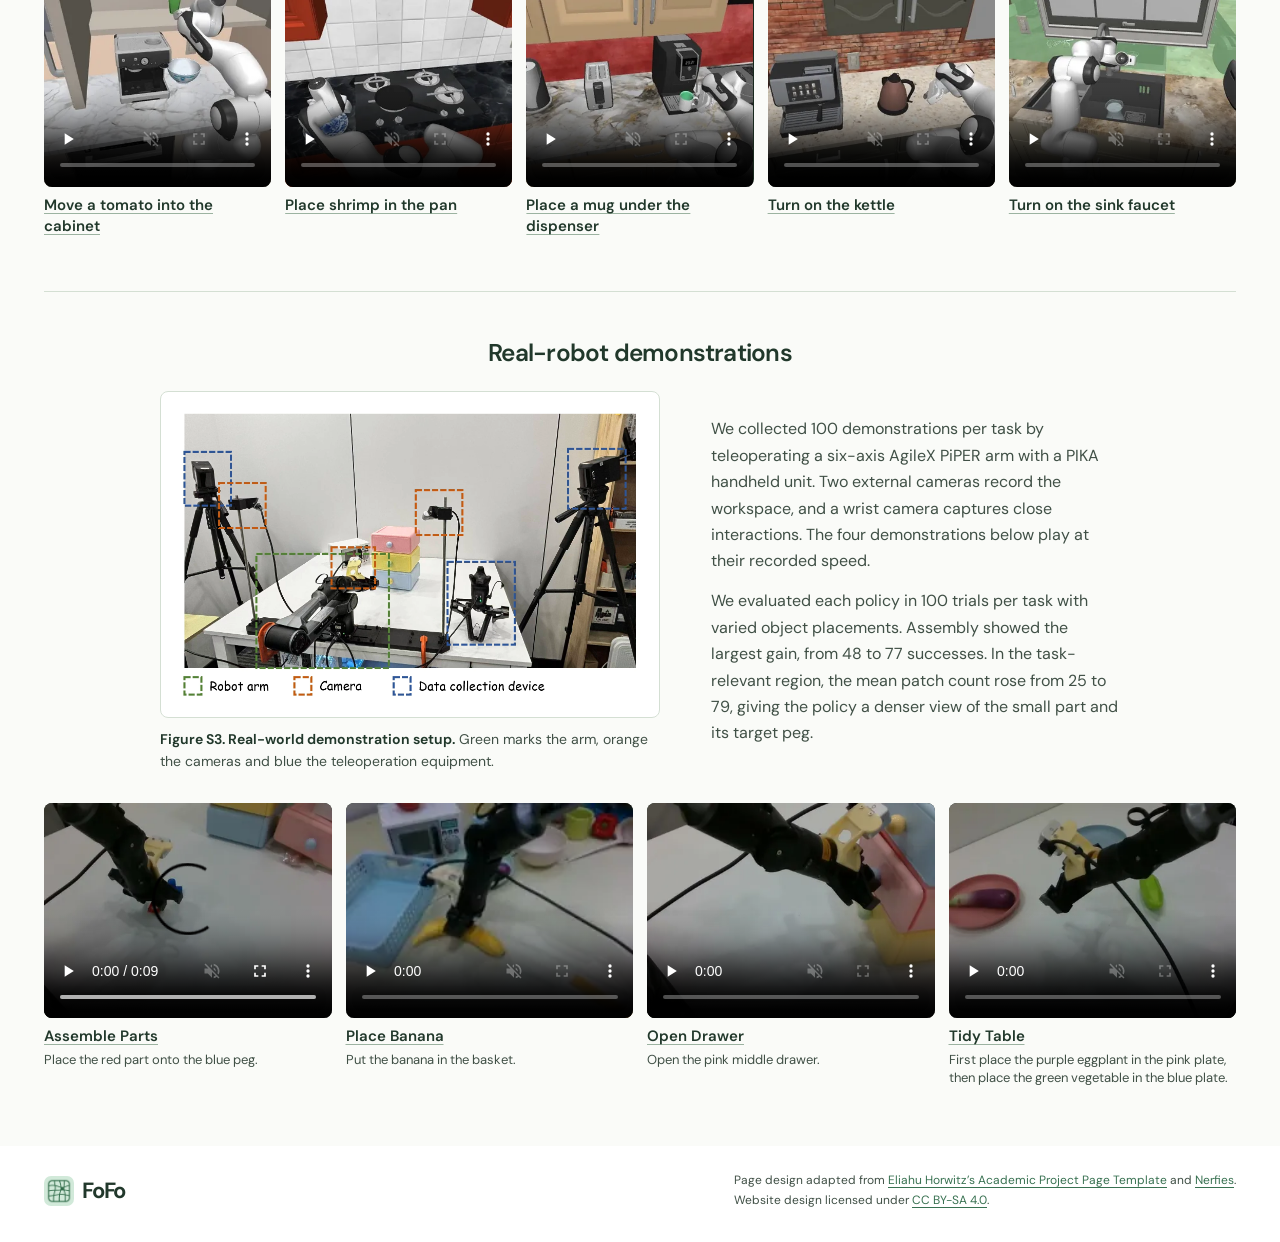
==== commit 63e308c1: "Ease the showcase patch grid to 50 percent attention in both demonstrations" ====
--- a/FoFo/index.html
+++ b/FoFo/index.html
@@ -43,15 +43,15 @@
       </div>
     </header>
     <figure class="teaser" id="trajectory-film">
-      <video id="trajectory-video" width="1200" height="512" controls autoplay muted loop playsinline preload="metadata" poster="assets/teaser/trajectories.webp?v=5e97ae82b5cf" aria-label="A bowl lifted onto a shelf in RoboCasa and a ring fitted over a peg by a real robot. Each demonstration shows the camera view, filtered model attention and the resulting patch grid.">
-        <source media="(max-width: 600px)" src="assets/teaser/trajectories-mobile.mp4?v=6fd5cc46f55b" type='video/mp4; codecs="avc1.64001E"'>
-        <source media="(max-width: 600px)" src="assets/teaser/trajectories-mobile.webm?v=3d8c226f3b03" type='video/webm; codecs="vp9"'>
-        <source src="assets/teaser/trajectories.mp4?v=6b8411612cb7" type='video/mp4; codecs="avc1.64001F"'>
-        <source src="assets/teaser/trajectories.webm?v=c78b72526cde" type='video/webm; codecs="vp9"'>
-        <a href="assets/teaser/trajectories.mp4?v=6b8411612cb7">Download the trajectory film</a>
+      <video id="trajectory-video" width="1200" height="512" controls autoplay muted loop playsinline preload="metadata" poster="assets/teaser/trajectories.webp?v=3aa539d343b9" aria-label="A bowl lifted onto a shelf in RoboCasa and a ring fitted over a peg by a real robot. Each demonstration shows the camera view, filtered model attention and the resulting patch grid.">
+        <source media="(max-width: 600px)" src="assets/teaser/trajectories-mobile.mp4?v=bdff5f5a79a7" type='video/mp4; codecs="avc1.64001E"'>
+        <source media="(max-width: 600px)" src="assets/teaser/trajectories-mobile.webm?v=0bef61789250" type='video/webm; codecs="vp9"'>
+        <source src="assets/teaser/trajectories.mp4?v=c845bdcad26d" type='video/mp4; codecs="avc1.64001F"'>
+        <source src="assets/teaser/trajectories.webm?v=faaefd0e91a9" type='video/webm; codecs="vp9"'>
+        <a href="assets/teaser/trajectories.mp4?v=c845bdcad26d">Download the trajectory film</a>
       </video>
       <figcaption class="film-note">
-        <p>In RoboCasa, a white bowl moves from the counter to a cabinet shelf. On the real robot, a red ring fits over a blue peg. Each demonstration uses one fixed camera from approach through release and withdrawal. We replayed the recordings through FoFo and filtered the measured attention to isolate its main focus (center). The grid on the right is computed from that same filtered map in each frame.</p>
+        <p>In RoboCasa, a white bowl moves from the counter to a cabinet shelf. On the real robot, a red ring fits over a blue peg. Each demonstration uses one fixed camera from approach through release and withdrawal. The center shows FoFo’s filtered attention. The grid on the right gives equal weight to that map and uniform sampling so the patch boundaries are easier to see. The paper uses a 65% attention weight.</p>
         <button class="motion-control" type="button" aria-controls="trajectory-video" hidden>Pause animation</button>
       </figcaption>
     </figure>
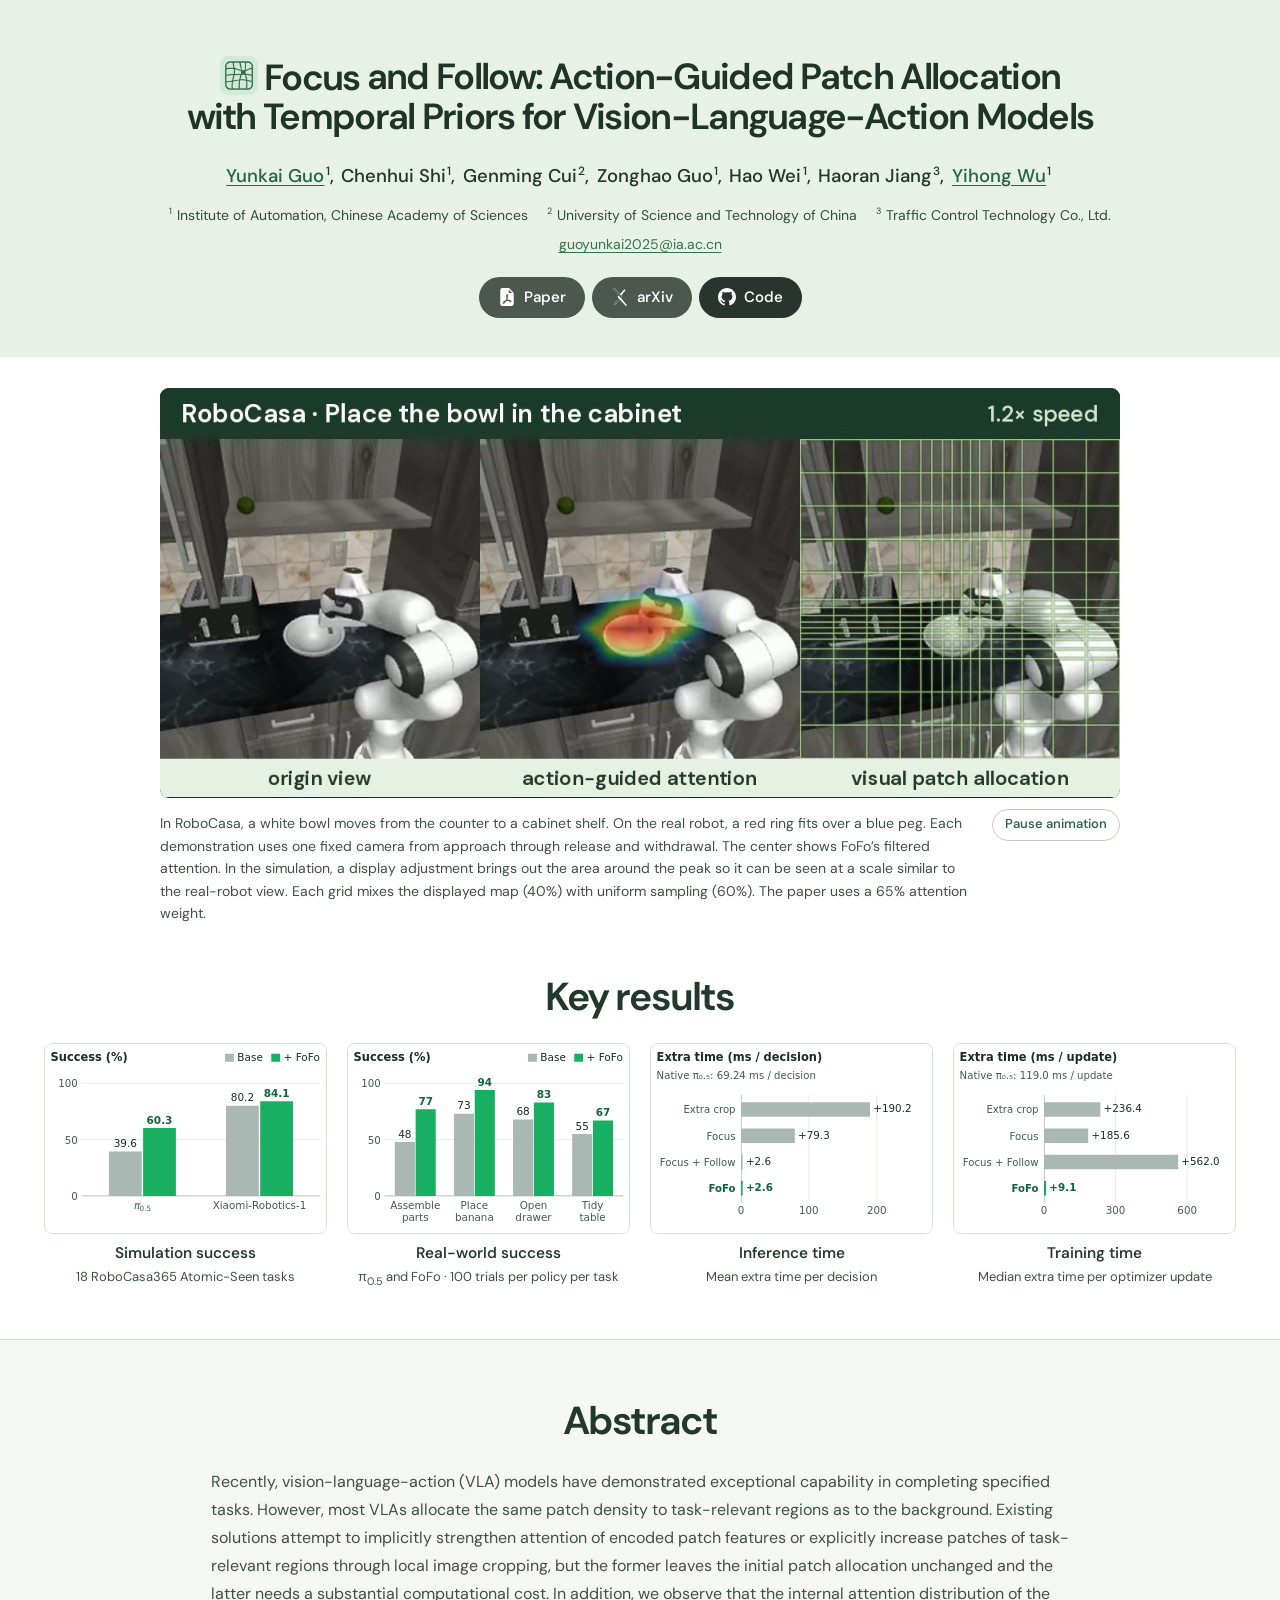
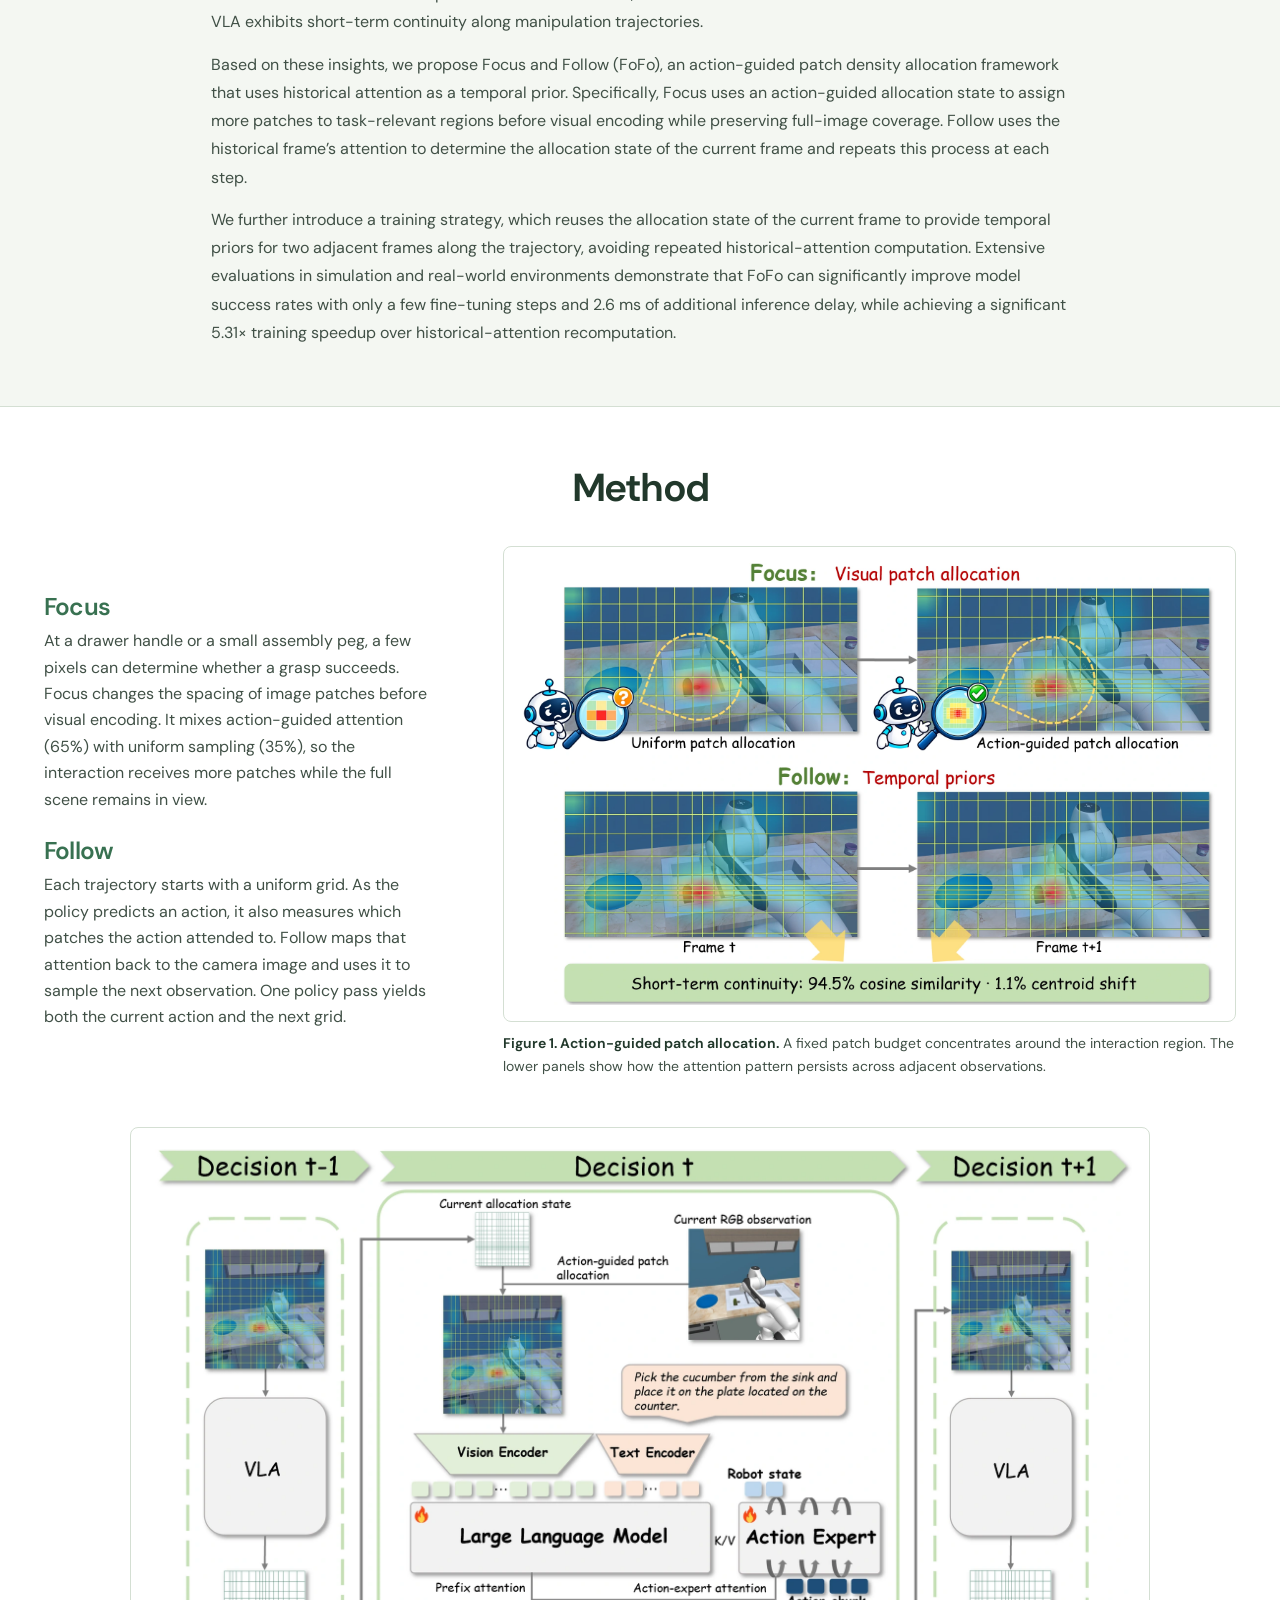
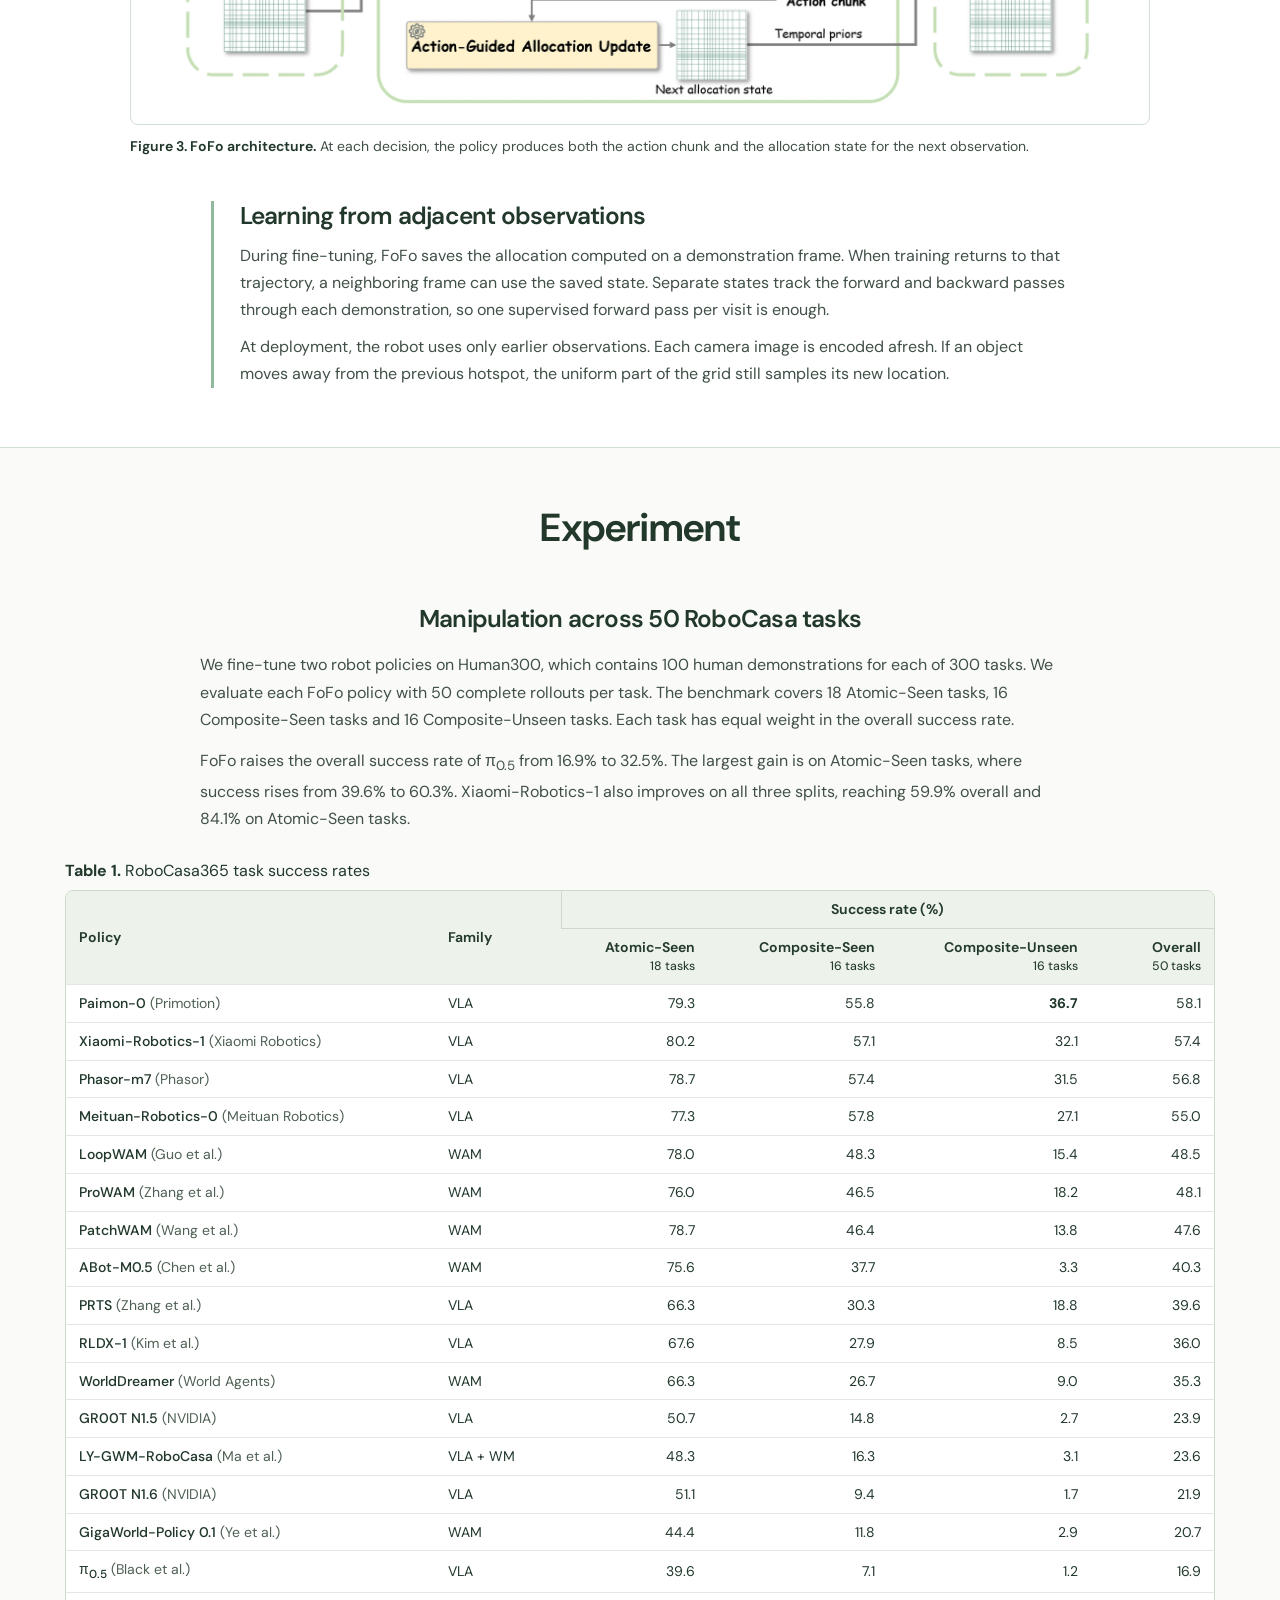
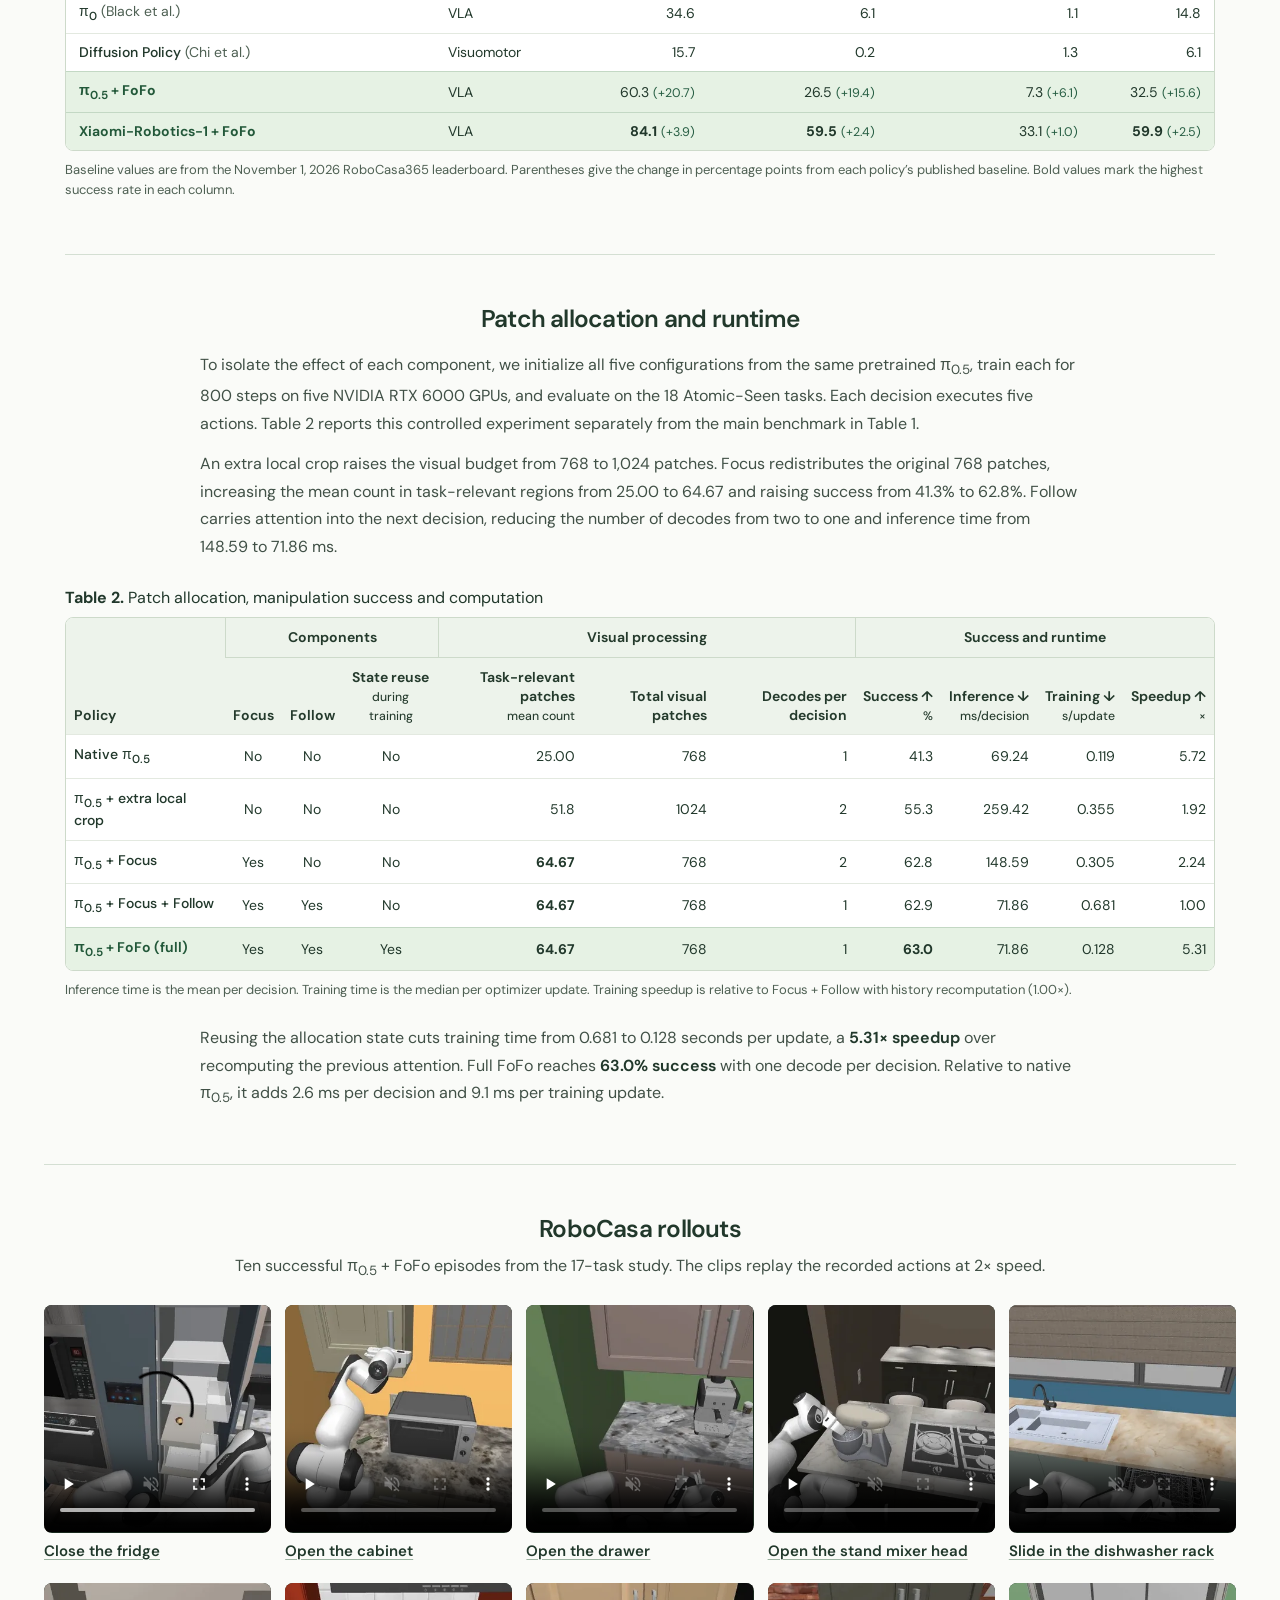
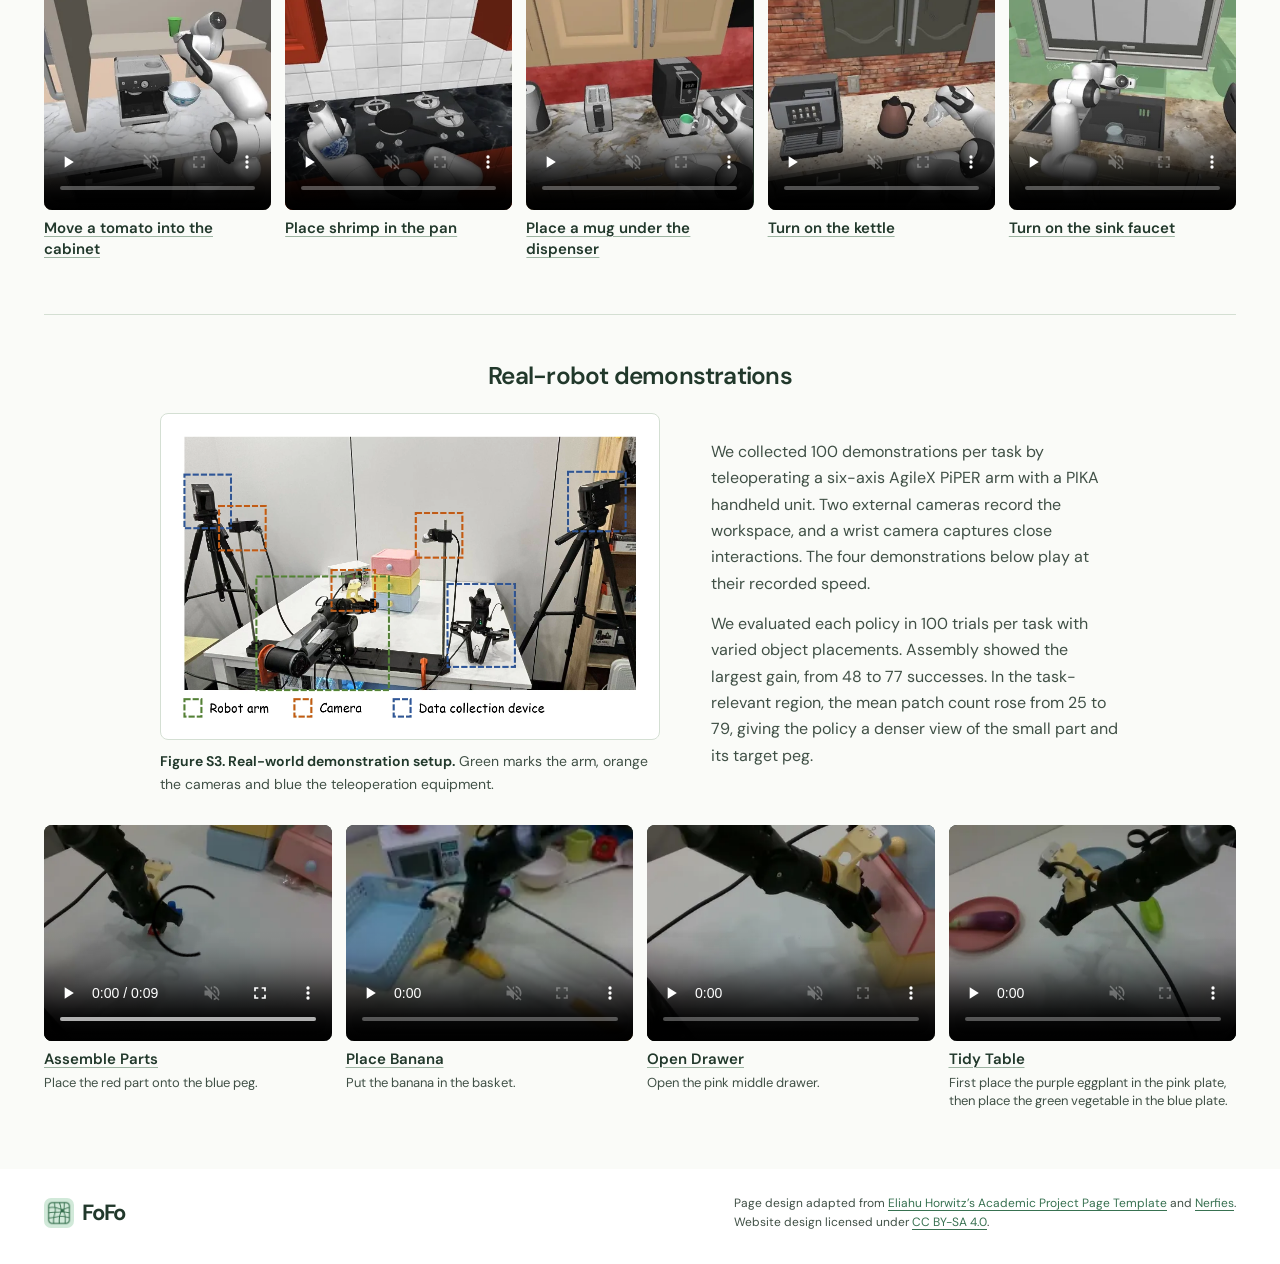
==== commit b519a80a: "Broaden the simulated attention core and show both grids at 40 percent attention" ====
--- a/FoFo/index.html
+++ b/FoFo/index.html
@@ -43,15 +43,15 @@
       </div>
     </header>
     <figure class="teaser" id="trajectory-film">
-      <video id="trajectory-video" width="1200" height="512" controls autoplay muted loop playsinline preload="metadata" poster="assets/teaser/trajectories.webp?v=3aa539d343b9" aria-label="A bowl lifted onto a shelf in RoboCasa and a ring fitted over a peg by a real robot. Each demonstration shows the camera view, filtered model attention and the resulting patch grid.">
-        <source media="(max-width: 600px)" src="assets/teaser/trajectories-mobile.mp4?v=bdff5f5a79a7" type='video/mp4; codecs="avc1.64001E"'>
-        <source media="(max-width: 600px)" src="assets/teaser/trajectories-mobile.webm?v=0bef61789250" type='video/webm; codecs="vp9"'>
-        <source src="assets/teaser/trajectories.mp4?v=c845bdcad26d" type='video/mp4; codecs="avc1.64001F"'>
-        <source src="assets/teaser/trajectories.webm?v=faaefd0e91a9" type='video/webm; codecs="vp9"'>
-        <a href="assets/teaser/trajectories.mp4?v=c845bdcad26d">Download the trajectory film</a>
+      <video id="trajectory-video" width="1200" height="512" controls autoplay muted loop playsinline preload="metadata" poster="assets/teaser/trajectories.webp?v=337494468dc2" aria-label="A bowl lifted onto a shelf in RoboCasa and a ring fitted over a peg by a real robot. Each demonstration shows the camera view, filtered model attention and the resulting patch grid.">
+        <source media="(max-width: 600px)" src="assets/teaser/trajectories-mobile.mp4?v=19c73ed4dd00" type='video/mp4; codecs="avc1.64001E"'>
+        <source media="(max-width: 600px)" src="assets/teaser/trajectories-mobile.webm?v=1d7826fdcc58" type='video/webm; codecs="vp9"'>
+        <source src="assets/teaser/trajectories.mp4?v=f6b4680bed68" type='video/mp4; codecs="avc1.64001F"'>
+        <source src="assets/teaser/trajectories.webm?v=be39745a7002" type='video/webm; codecs="vp9"'>
+        <a href="assets/teaser/trajectories.mp4?v=f6b4680bed68">Download the trajectory film</a>
       </video>
       <figcaption class="film-note">
-        <p>In RoboCasa, a white bowl moves from the counter to a cabinet shelf. On the real robot, a red ring fits over a blue peg. Each demonstration uses one fixed camera from approach through release and withdrawal. The center shows FoFo’s filtered attention. The grid on the right gives equal weight to that map and uniform sampling so the patch boundaries are easier to see. The paper uses a 65% attention weight.</p>
+        <p>In RoboCasa, a white bowl moves from the counter to a cabinet shelf. On the real robot, a red ring fits over a blue peg. Each demonstration uses one fixed camera from approach through release and withdrawal. The center shows FoFo’s filtered attention. In the simulation, a display adjustment brings out the area around the peak so it can be seen at a scale similar to the real-robot view. Each grid mixes the displayed map (40%) with uniform sampling (60%). The paper uses a 65% attention weight.</p>
         <button class="motion-control" type="button" aria-controls="trajectory-video" hidden>Pause animation</button>
       </figcaption>
     </figure>
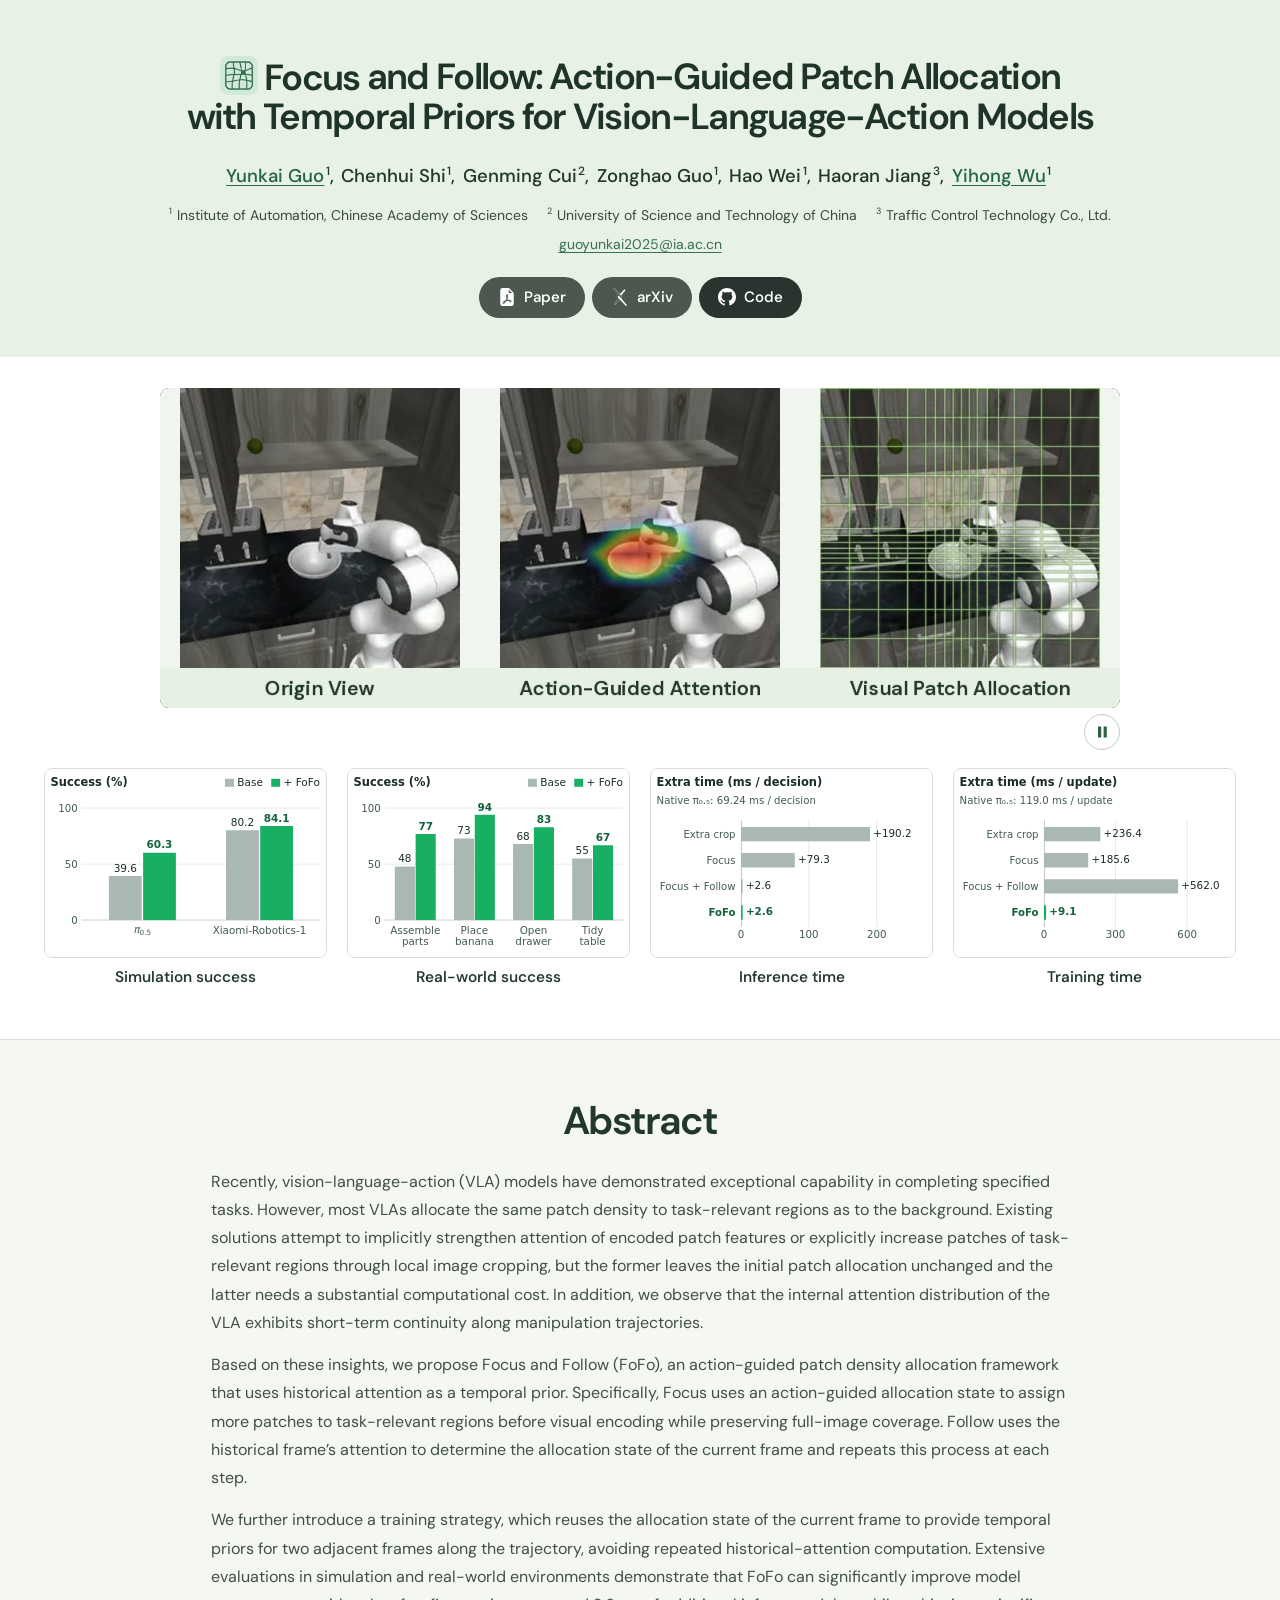
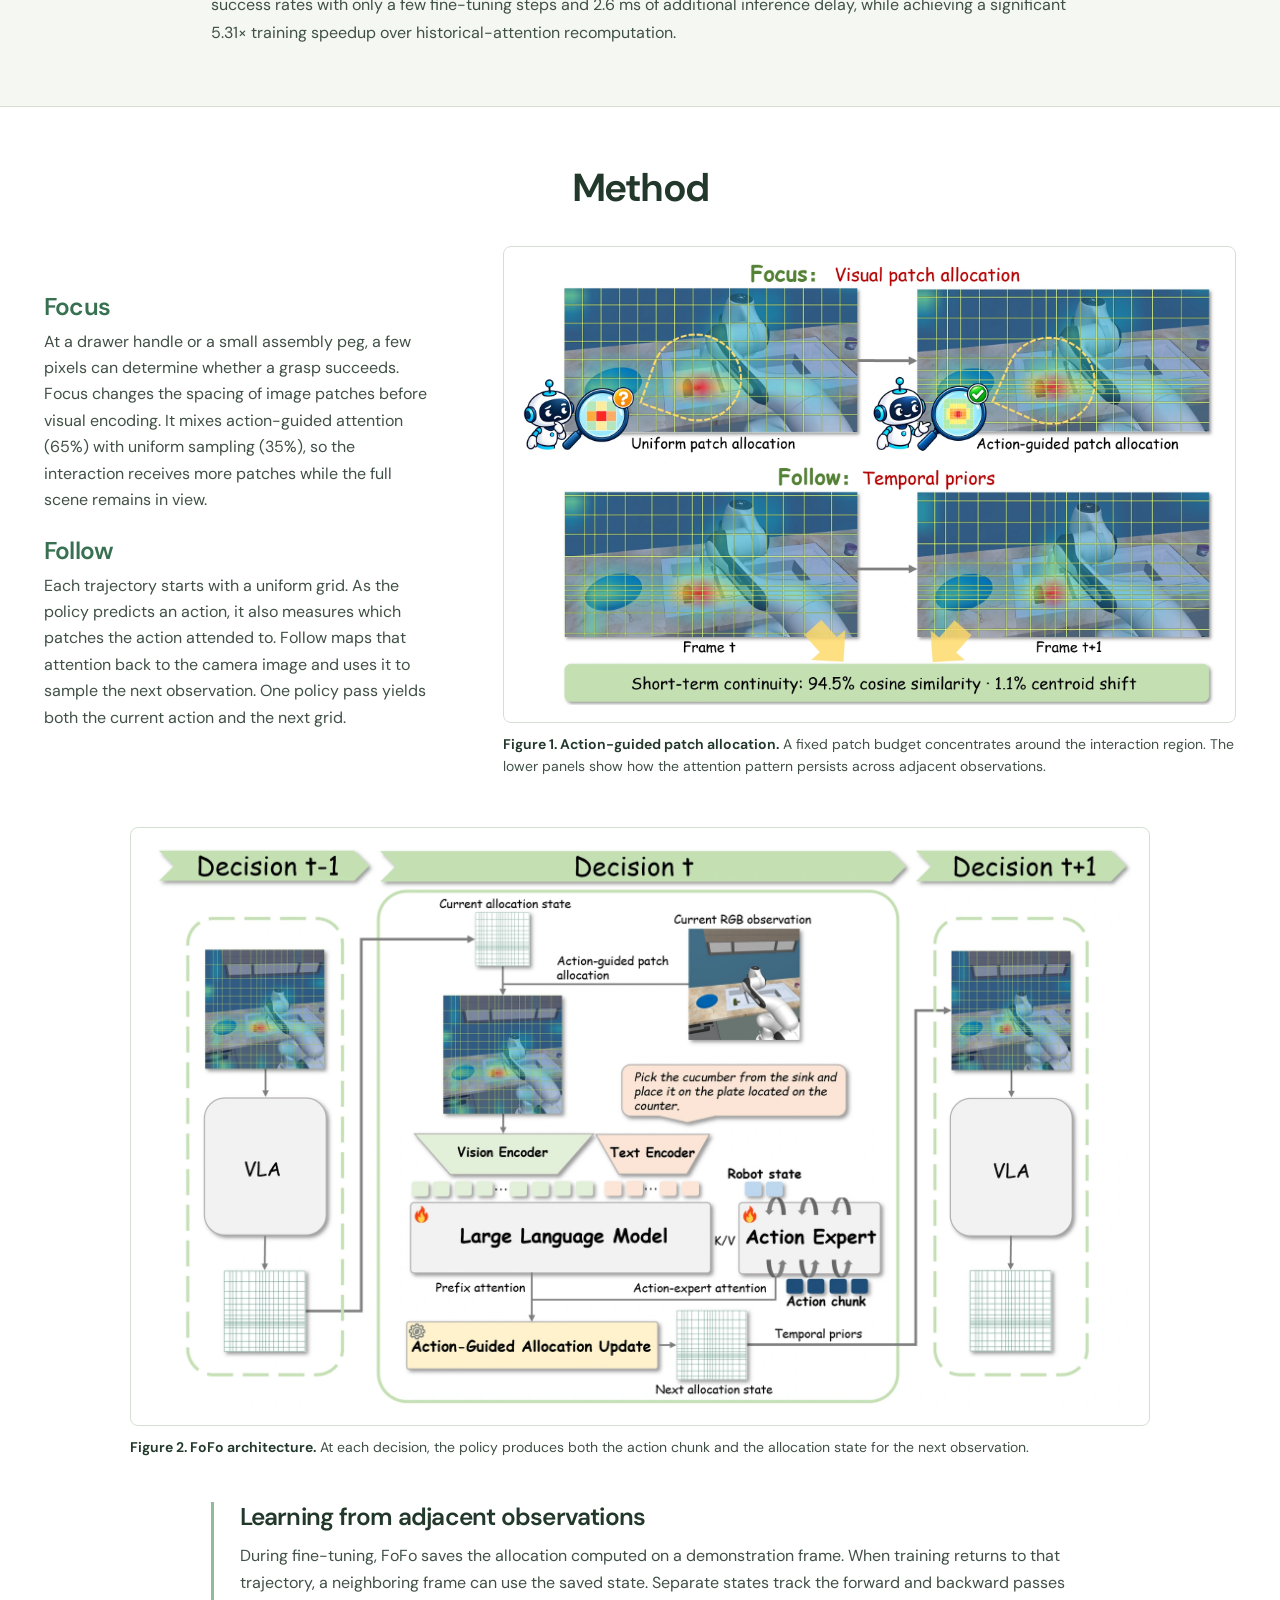
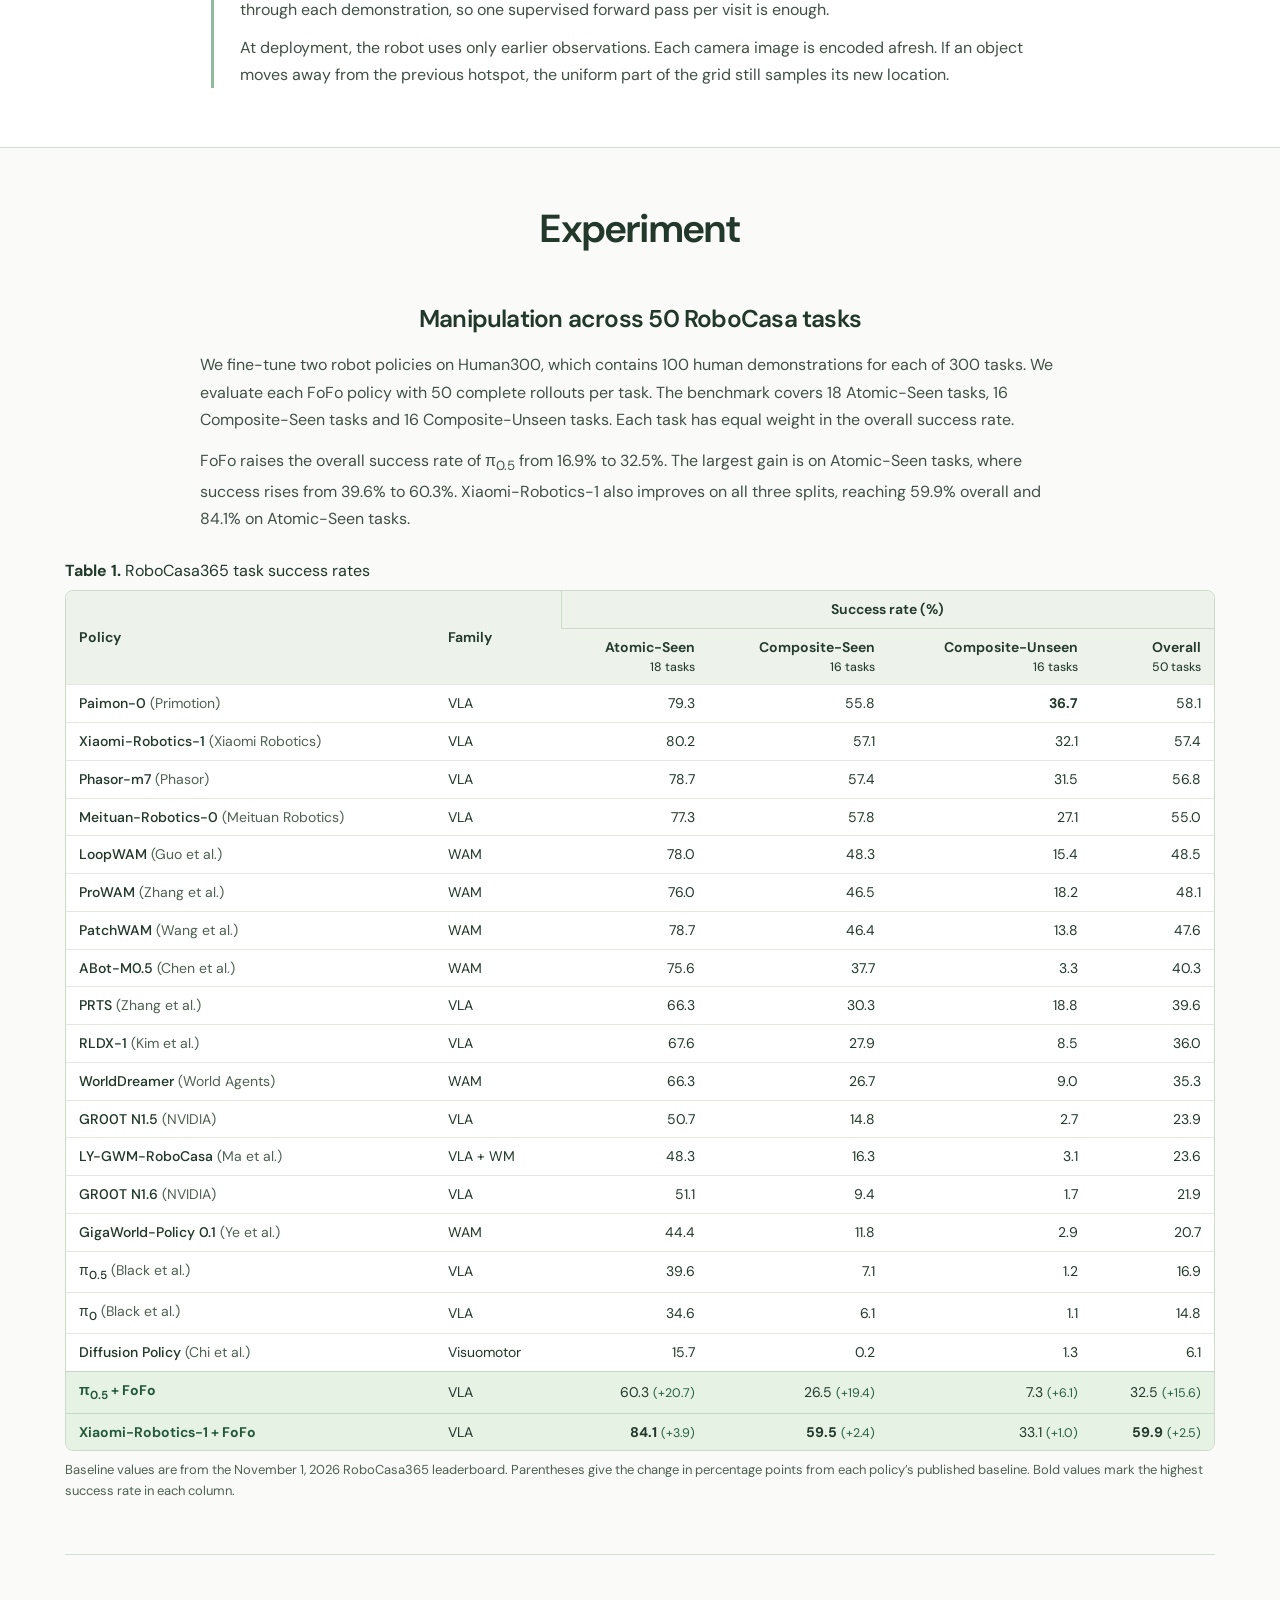
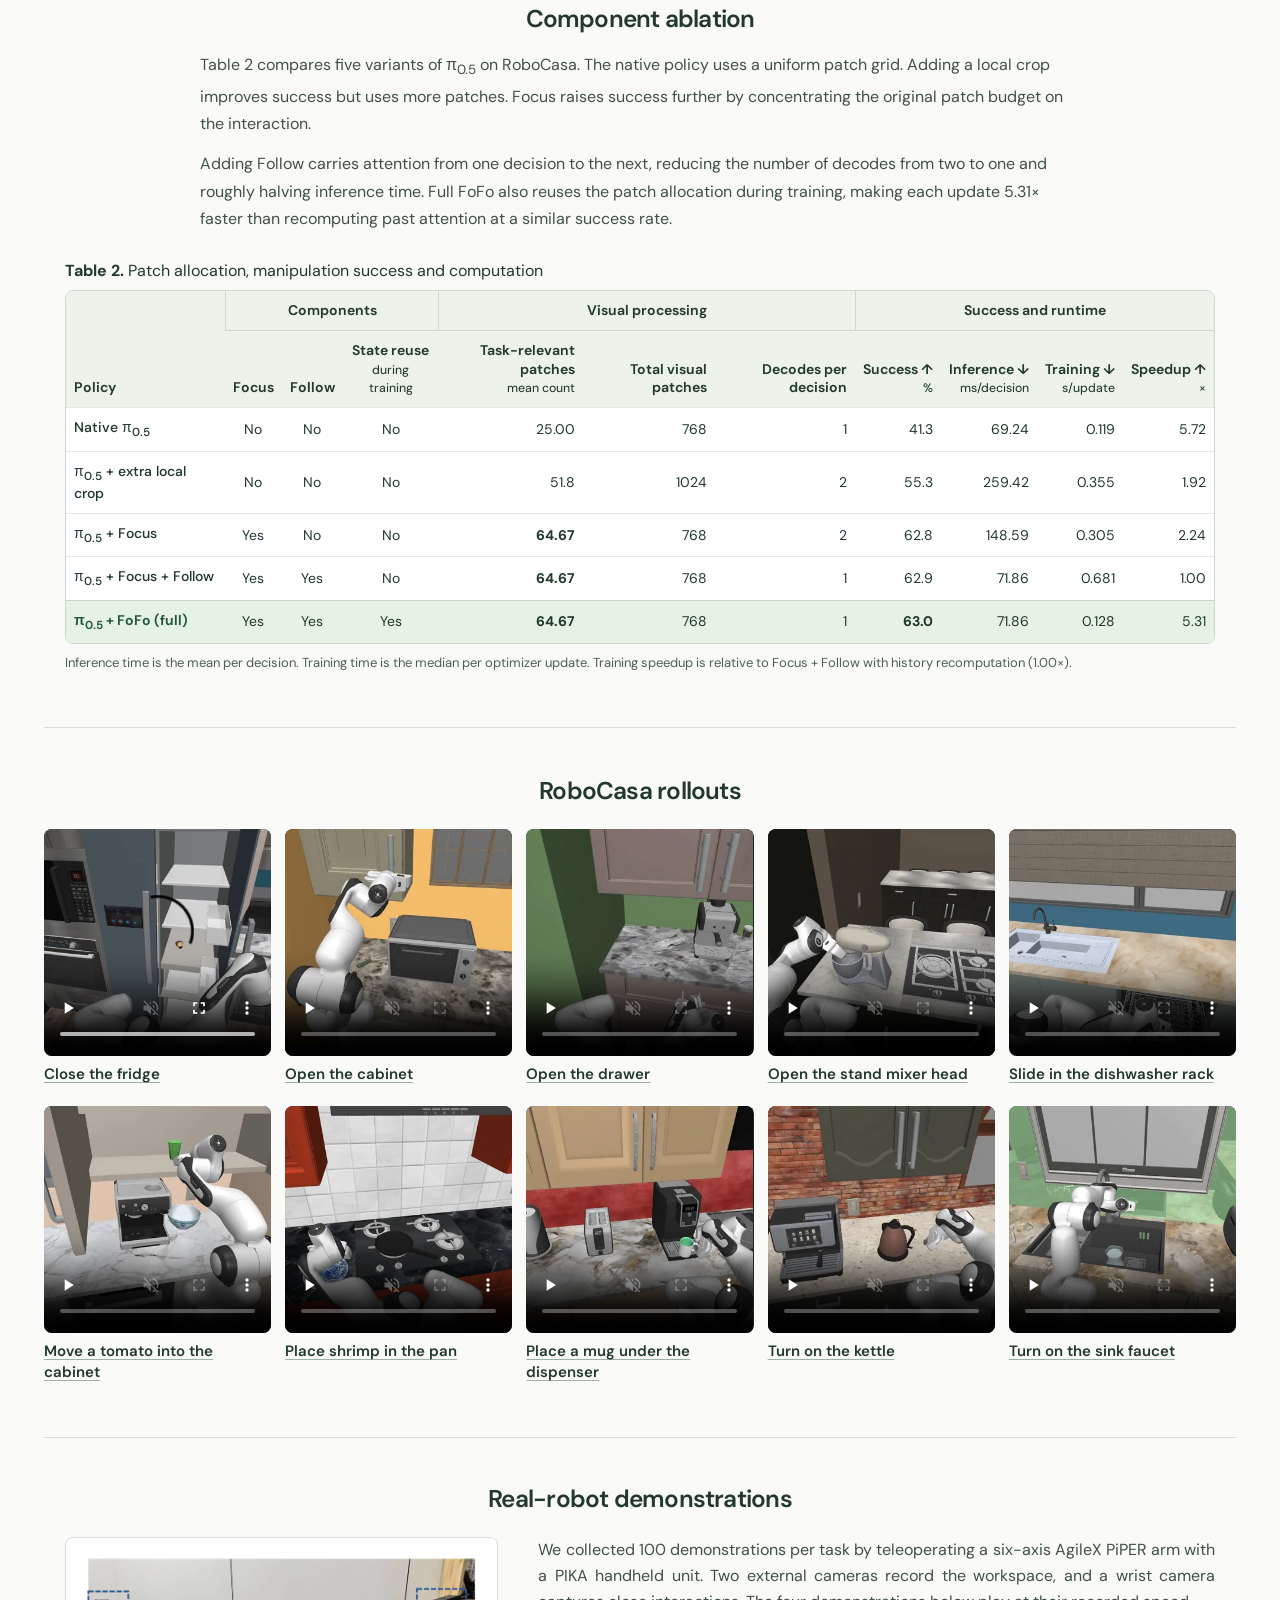
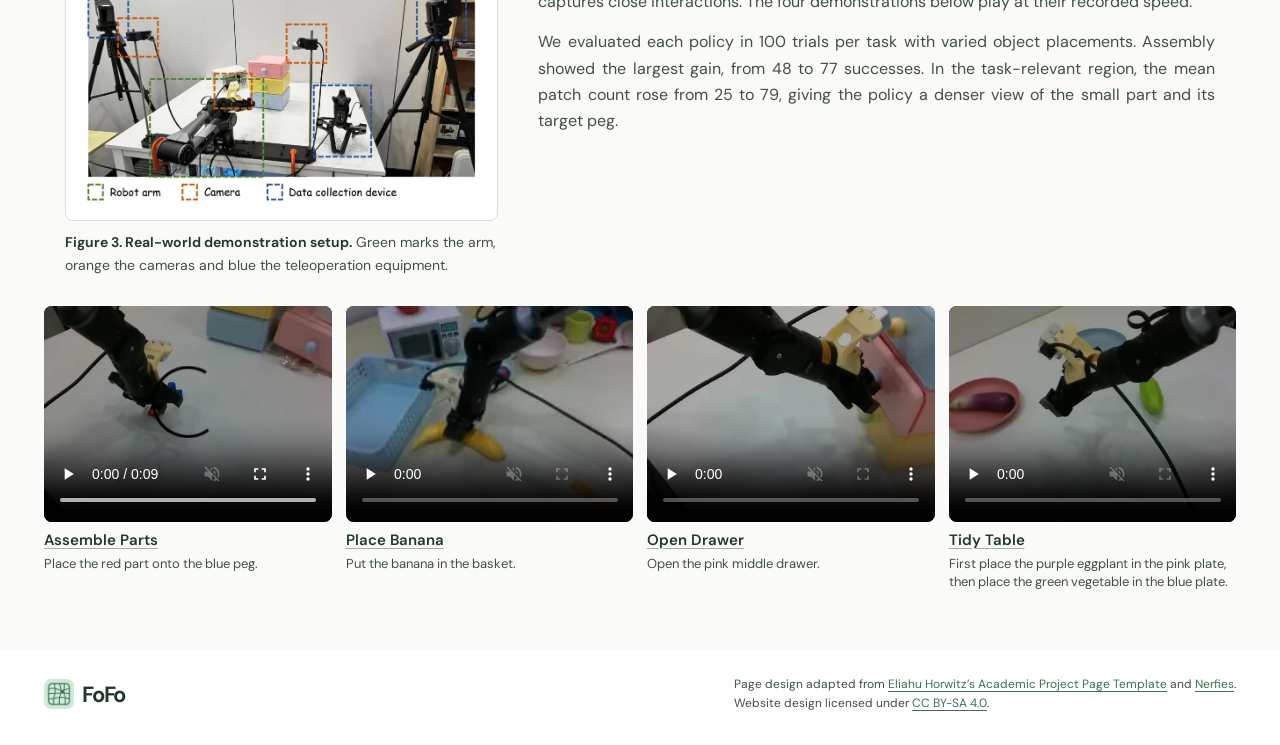
==== commit f62fce2d: "Simplify the FoFo showcase, figure captions and ablation summary" ====
--- a/FoFo/index.html
+++ b/FoFo/index.html
@@ -5,7 +5,7 @@
   <meta name="viewport" content="width=device-width,initial-scale=1">
   <meta name="theme-color" content="#e7f1e5">
   <link rel="icon" href="assets/brand/fofo-48.png" sizes="48x48">
-  <link rel="stylesheet" href="styles.css?v=96fd97b9b9fd">
+  <link rel="stylesheet" href="styles.css?v=e7859ac58f04">
   <title>FoFo · Focus and Follow</title>
   <link rel="canonical" href="https://guoyunkai2002.github.io/FoFo/">
   <meta name="description" content="FoFo uses action-to-visual attention from one robot decision to allocate visual patches for the next, with a fixed patch budget and full-image coverage.">
@@ -24,7 +24,7 @@
   <meta name="citation_author" content="Yihong Wu">
   <script type="application/ld+json">{"@context": "https://schema.org", "@type": "ScholarlyArticle", "name": "Focus and Follow: Action-Guided Patch Allocation with Temporal Priors for Vision-Language-Action Models", "url": "https://guoyunkai2002.github.io/FoFo/", "author": [{"@type": "Person", "name": "Yunkai Guo", "affiliation": {"@type": "Organization", "name": "Institute of Automation, Chinese Academy of Sciences"}, "url": "https://guoyunkai2002.github.io/"}, {"@type": "Person", "name": "Chenhui Shi", "affiliation": {"@type": "Organization", "name": "Institute of Automation, Chinese Academy of Sciences"}}, {"@type": "Person", "name": "Genming Cui", "affiliation": {"@type": "Organization", "name": "University of Science and Technology of China"}}, {"@type": "Person", "name": "Zonghao Guo", "affiliation": {"@type": "Organization", "name": "Institute of Automation, Chinese Academy of Sciences"}}, {"@type": "Person", "name": "Hao Wei", "affiliation": {"@type": "Organization", "name": "Institute of Automation, Chinese Academy of Sciences"}}, {"@type": "Person", "name": "Haoran Jiang", "affiliation": {"@type": "Organization", "name": "Traffic Control Technology Co., Ltd."}}, {"@type": "Person", "name": "Yihong Wu", "affiliation": {"@type": "Organization", "name": "Institute of Automation, Chinese Academy of Sciences"}, "url": "http://vision.ia.ac.cn/Faculty/yhwu/index.htm"}], "abstract": "Recently, vision-language-action (VLA) models have demonstrated exceptional capability in completing specified tasks. However, most VLAs allocate the same patch density to task-relevant regions as to the background. Existing solutions attempt to implicitly strengthen attention of encoded patch features or explicitly increase patches of task-relevant regions through local image cropping, but the former leaves the initial patch allocation unchanged and the latter needs a substantial computational cost. In addition, we observe that the internal attention distribution of the VLA exhibits short-term continuity along manipulation trajectories. Based on these insights, we propose Focus and Follow (FoFo), an action-guided patch density allocation framework that uses historical attention as a temporal prior. Specifically, Focus uses an action-guided allocation state to assign more patches to task-relevant regions before visual encoding while preserving full-image coverage. Follow uses the historical frame’s attention to determine the allocation state of the current frame and repeats this process at each step. We further introduce a training strategy, which reuses the allocation state of the current frame to provide temporal priors for two adjacent frames along the trajectory, avoiding repeated historical-attention computation. Extensive evaluations in simulation and real-world environments demonstrate that FoFo can significantly improve model success rates with only a few fine-tuning steps and 2.6 ms of additional inference delay, while achieving a significant 5.31× training speedup over historical-attention recomputation.", "inLanguage": "en"}</script>
   <script src="media.js?v=c39df4de00c4" defer></script>
-  <script src="teaser.js?v=6f8a89f3cd6f" defer></script>
+  <script src="teaser.js?v=7950940eefbd" defer></script>
 </head>
 <body>
   <a class="skip" href="#abstract">Skip to abstract</a>
@@ -43,36 +43,34 @@
       </div>
     </header>
     <figure class="teaser" id="trajectory-film">
-      <video id="trajectory-video" width="1200" height="512" controls autoplay muted loop playsinline preload="metadata" poster="assets/teaser/trajectories.webp?v=337494468dc2" aria-label="A bowl lifted onto a shelf in RoboCasa and a ring fitted over a peg by a real robot. Each demonstration shows the camera view, filtered model attention and the resulting patch grid.">
-        <source media="(max-width: 600px)" src="assets/teaser/trajectories-mobile.mp4?v=19c73ed4dd00" type='video/mp4; codecs="avc1.64001E"'>
-        <source media="(max-width: 600px)" src="assets/teaser/trajectories-mobile.webm?v=1d7826fdcc58" type='video/webm; codecs="vp9"'>
-        <source src="assets/teaser/trajectories.mp4?v=f6b4680bed68" type='video/mp4; codecs="avc1.64001F"'>
-        <source src="assets/teaser/trajectories.webm?v=be39745a7002" type='video/webm; codecs="vp9"'>
-        <a href="assets/teaser/trajectories.mp4?v=f6b4680bed68">Download the trajectory film</a>
+      <video id="trajectory-video" width="1200" height="400" controls autoplay muted loop playsinline preload="metadata" poster="assets/teaser/trajectories.webp?v=acf6251a63d8" aria-label="A bowl lifted onto a shelf in RoboCasa and a ring fitted over a peg by a real robot. Each demonstration shows the camera view, filtered model attention and the resulting patch grid.">
+        <source media="(max-width: 600px)" src="assets/teaser/trajectories-mobile.mp4?v=4c28f2f94121" type='video/mp4; codecs="avc1.640015"'>
+        <source media="(max-width: 600px)" src="assets/teaser/trajectories-mobile.webm?v=10c97fe2fcb9" type='video/webm; codecs="vp9"'>
+        <source src="assets/teaser/trajectories.mp4?v=faba90a06ab2" type='video/mp4; codecs="avc1.64001F"'>
+        <source src="assets/teaser/trajectories.webm?v=b0b57ca4cedf" type='video/webm; codecs="vp9"'>
+        <a href="assets/teaser/trajectories.mp4?v=faba90a06ab2">Download the trajectory film</a>
       </video>
-      <figcaption class="film-note">
-        <p>In RoboCasa, a white bowl moves from the counter to a cabinet shelf. On the real robot, a red ring fits over a blue peg. Each demonstration uses one fixed camera from approach through release and withdrawal. The center shows FoFo’s filtered attention. In the simulation, a display adjustment brings out the area around the peak so it can be seen at a scale similar to the real-robot view. Each grid mixes the displayed map (40%) with uniform sampling (60%). The paper uses a 65% attention weight.</p>
-        <button class="motion-control" type="button" aria-controls="trajectory-video" hidden>Pause animation</button>
-      </figcaption>
+      <button class="motion-control" type="button" aria-label="Pause animation" aria-controls="trajectory-video" hidden>
+        <svg viewBox="0 0 20 20" width="16" height="16" aria-hidden="true" focusable="false"><path class="pause-mark" d="M5 3h4v14H5zM12 3h4v14h-4z"/><path class="play-mark" d="M5 2.5v15L17 10z"/></svg>
+      </button>
     </figure>
-    <section class="wrap highlights" aria-labelledby="highlights-title">
-      <h2 id="highlights-title">Key results</h2>
+    <section class="wrap highlights" aria-label="Performance charts">
       <div class="chart-grid">
         <figure class="chart">
           <a href="assets/highlights/simulation-success.svg" aria-label="View simulation success chart at full size"><img loading="lazy" decoding="async" src="assets/highlights/simulation-success.svg" alt="Success on the 18 RoboCasa Atomic-Seen tasks. With FoFo, π₀.₅ improves from 39.6% to 60.3% and Xiaomi-Robotics-1 from 80.2% to 84.1%."></a>
-          <figcaption>Simulation success<small>18 RoboCasa365 Atomic-Seen tasks</small></figcaption>
+          <figcaption>Simulation success</figcaption>
         </figure>
         <figure class="chart">
           <a href="assets/highlights/real-success.svg" aria-label="View real-world success chart at full size"><img loading="lazy" decoding="async" src="assets/highlights/real-success.svg" alt="π₀.₅ and FoFo success rates by task: assembly 48% and 77%, banana 73% and 94%, drawer 68% and 83%, tidying 55% and 67%."></a>
-          <figcaption>Real-world success<small>π<sub>0.5</sub> and FoFo · 100 trials per policy per task</small></figcaption>
+          <figcaption>Real-world success</figcaption>
         </figure>
         <figure class="chart">
           <a href="assets/highlights/inference-overhead.svg" aria-label="View inference time chart at full size"><img loading="lazy" decoding="async" src="assets/highlights/inference-overhead.svg" alt="Extra milliseconds per decision over native π₀.₅: extra crop 190.2, Focus 79.3, Focus + Follow 2.6 and full FoFo 2.6."></a>
-          <figcaption>Inference time<small>Mean extra time per decision</small></figcaption>
+          <figcaption>Inference time</figcaption>
         </figure>
         <figure class="chart">
           <a href="assets/highlights/training-overhead.svg" aria-label="View training time chart at full size"><img loading="lazy" decoding="async" src="assets/highlights/training-overhead.svg" alt="Extra milliseconds per optimizer update over native π₀.₅: extra crop 236.4, Focus 185.6, Focus + Follow 562.0 and full FoFo 9.1."></a>
-          <figcaption>Training time<small>Median extra time per optimizer update</small></figcaption>
+          <figcaption>Training time</figcaption>
         </figure>
       </div>
     </section>
@@ -103,10 +101,10 @@
       </figure>
       </div>
       <figure class="paper-figure" id="fig-architecture">
-        <a href="assets/figures/architecture.webp" aria-label="View Figure 3 at full size">
+        <a href="assets/figures/architecture.webp" aria-label="View Figure 2 at full size">
           <img src="assets/figures/architecture.webp" width="2000" height="1144" alt="FoFo architecture connecting vision and text encoders, the action expert and the next decision’s allocation state." loading="lazy" decoding="async">
         </a>
-        <figcaption><strong>Figure 3. FoFo architecture.</strong> At each decision, the policy produces both the action chunk and the allocation state for the next observation.</figcaption>
+        <figcaption><strong>Figure 2. FoFo architecture.</strong> At each decision, the policy produces both the action chunk and the allocation state for the next observation.</figcaption>
       </figure>
       <div class="training-note">
         <h3>Learning from adjacent observations</h3>
@@ -219,10 +217,10 @@
           <p class="table-note" id="benchmark-note">Baseline values are from the November 1, 2026 RoboCasa365 leaderboard. Parentheses give the change in percentage points from each policy’s published baseline. Bold values mark the highest success rate in each column.</p>
         </section>
         <section class="experiment-study" aria-labelledby="components-title">
-          <h3 id="components-title">Patch allocation and runtime</h3>
+          <h3 id="components-title">Component ablation</h3>
           <div class="study-copy">
-            <p>To isolate the effect of each component, we initialize all five configurations from the same pretrained π<sub>0.5</sub>, train each for 800 steps on five NVIDIA RTX 6000 GPUs, and evaluate on the 18 Atomic-Seen tasks. Each decision executes five actions. Table 2 reports this controlled experiment separately from the main benchmark in Table 1.</p>
-            <p>An extra local crop raises the visual budget from 768 to 1,024 patches. Focus redistributes the original 768 patches, increasing the mean count in task-relevant regions from 25.00 to 64.67 and raising success from 41.3% to 62.8%. Follow carries attention into the next decision, reducing the number of decodes from two to one and inference time from 148.59 to 71.86 ms.</p>
+            <p>Table 2 compares five variants of π<sub>0.5</sub> on RoboCasa. The native policy uses a uniform patch grid. Adding a local crop improves success but uses more patches. Focus raises success further by concentrating the original patch budget on the interaction.</p>
+            <p>Adding Follow carries attention from one decision to the next, reducing the number of decodes from two to one and roughly halving inference time. Full FoFo also reuses the patch allocation during training, making each update 5.31× faster than recomputing past attention at a similar success rate.</p>
           </div>
           <div class="table-caption" id="components-caption"><strong>Table 2.</strong> Patch allocation, manipulation success and computation</div>
           <p class="table-swipe-hint components-hint">Scroll horizontally to see all columns.</p>
@@ -258,13 +256,9 @@
             </table>
           </div>
           <p class="table-note" id="components-note">Inference time is the mean per decision. Training time is the median per optimizer update. Training speedup is relative to Focus + Follow with history recomputation (1.00×).</p>
-          <div class="study-copy study-interpretation">
-            <p>Reusing the allocation state cuts training time from 0.681 to 0.128 seconds per update, a <strong>5.31× speedup</strong> over recomputing the previous attention. Full FoFo reaches <strong>63.0% success</strong> with one decode per decision. Relative to native π<sub>0.5</sub>, it adds 2.6 ms per decision and 9.1 ms per training update.</p>
-          </div>
         </section>
         <section class="sim-demos" aria-labelledby="sim-title">
           <h3 id="sim-title">RoboCasa rollouts</h3>
-          <p class="gallery-intro">Ten successful π<sub>0.5</sub> + FoFo episodes from the 17-task study. The clips replay the recorded actions at 2× speed.</p>
       <div class="video-grid sim-grid"><figure class="clip">
           <video controls muted playsinline preload="none" poster="[data-uri]" data-poster="assets/robocasa/close-fridge.webp" aria-label="Close the fridge" width="480" height="480"><source src="assets/robocasa/close-fridge.mp4" type='video/mp4; codecs="avc1.640016"'><source src="assets/robocasa/close-fridge.webm" type='video/webm; codecs="vp9"'><a href="assets/robocasa/close-fridge.mp4">Download video</a></video>
           <figcaption><a class="clip-file" href="assets/robocasa/close-fridge.mp4" aria-label="Open video file: Close the fridge">Close the fridge</a><span class="clip-status" role="status" hidden>Playback unavailable. <a href="assets/robocasa/close-fridge.mp4" download>Download MP4</a> · <a href="assets/robocasa/close-fridge.webm" download>Download WebM</a></span></figcaption>
@@ -310,12 +304,12 @@
           <h3 id="real-title">Real-robot demonstrations</h3>
           <div class="real-setup">
             <figure class="paper-figure" id="fig-setup">
-        <a href="assets/figures/realrobot-setup.webp" aria-label="View Figure S3 at full size">
-          <img src="assets/figures/realrobot-setup.webp" width="1807" height="1135" alt="A PiPER arm at a tabletop, with the two external cameras, wrist camera, two tracker base stations and handheld controller marked in the photograph." loading="lazy" decoding="async">
-        </a>
-        <figcaption><strong>Figure S3. Real-world demonstration setup.</strong> Green marks the arm, orange the cameras and blue the teleoperation equipment.</figcaption>
-      </figure>
-            <div>
+              <a href="assets/figures/realrobot-setup.webp" aria-label="View Figure 3 at full size">
+                <img src="assets/figures/realrobot-setup.webp" width="1807" height="1135" alt="A PiPER arm at a tabletop, with the two external cameras, wrist camera, two tracker base stations and handheld controller marked in the photograph." loading="lazy" decoding="async">
+              </a>
+              <figcaption><strong>Figure 3. Real-world demonstration setup.</strong> Green marks the arm, orange the cameras and blue the teleoperation equipment.</figcaption>
+            </figure>
+            <div class="real-copy">
               <p>We collected 100 demonstrations per task by teleoperating a six-axis AgileX PiPER arm with a PIKA handheld unit. Two external cameras record the workspace, and a wrist camera captures close interactions. The four demonstrations below play at their recorded speed.</p>
               <p>We evaluated each policy in 100 trials per task with varied object placements. Assembly showed the largest gain, from 48 to 77 successes. In the task-relevant region, the mean patch count rose from 25 to 79, giving the policy a denser view of the small part and its target peg.</p>
             </div>
--- a/FoFo/styles.css
+++ b/FoFo/styles.css
@@ -55,23 +55,24 @@
 a.resource:hover {background: #24543a}
 .teaser {font-size: var(--title-size); width: min(26.4em,calc(100% - 24px)); margin: clamp(20px,2.4vw,38px) auto 0}
 .teaser video {width: 100%; height: auto; display: block; border-radius: 9px; background: #192d23}
-.film-note {display: flex; align-items: baseline; justify-content: space-between; gap: 20px; padding-block: 11px 13px; color: var(--text); font-size: 14px}
-.motion-control {flex: none; min-height: 32px; border: 1px solid #bed0bd; border-radius: 18px; padding: 4px 12px; font: 550 13px/1.4 var(--sans); color: #2f6044; background: white; cursor: pointer}
+.motion-control {display: grid; place-items: center; width: 36px; height: 36px; margin: 6px 0 0 auto; border: 1px solid #bed0bd; border-radius: 50%; padding: 0; color: #2f6044; background: white; cursor: pointer}
+.motion-control svg {fill: currentColor}
+.motion-control .play-mark,.motion-control.is-paused .pause-mark {display: none}
+.motion-control.is-paused .play-mark {display: inline}
 .motion-control:hover {background: #edf5ec}
 h2 {font-size: clamp(30px,3.05vw,46px); letter-spacing: -.046em; font-weight: 640; line-height: 1.15; text-align: center}
 h3 {font-size: clamp(21px,1.9vw,28px); font-weight: 610; letter-spacing: -.032em; line-height: 1.25}
-.highlights {padding-block: clamp(24px,2.9vw,46px) clamp(38px,4vw,65px)}
-.chart-grid {display: grid; grid-template-columns: repeat(4,minmax(0,1fr)); gap: clamp(12px,1.6vw,24px); margin-top: 24px}
+.highlights {padding-block: clamp(10px,1.4vw,22px) clamp(38px,4vw,65px)}
+.chart-grid {display: grid; grid-template-columns: repeat(4,minmax(0,1fr)); gap: clamp(12px,1.6vw,24px)}
 .chart a {display: block; border: 1px solid var(--line); border-radius: 8px; overflow: hidden; background: white}
 .chart img {display: block; width: 100%; height: auto}
 .chart figcaption {margin-top: 9px; text-align: center; font-size: clamp(15px,1.2vw,18px); font-weight: 560; line-height: 1.35}
-.chart figcaption small {display: block; margin-top: 4px; color: var(--text); font-size: 13px; font-weight: 400}
 .section {padding-block: clamp(42px,4.6vw,74px)}
 .abstract {border-block: 1px solid var(--line); background: #f4f7f2}
 .abstract-copy {max-width: 78ch; margin: 24px auto 0; color: var(--text); font-size: clamp(16px,1.2vw,18px); line-height: 1.76}
 .abstract-copy p+p {margin-top: .9em}
 .method-intro {display: grid; grid-template-columns: minmax(0,.7fr) minmax(0,1.3fr); align-items: center; gap: clamp(30px,5vw,75px); margin-top: 35px}
-.method-copy p,.real-setup p,.gallery-intro {color: var(--text); font-size: clamp(16px,1.2vw,18px); line-height: 1.65}
+.method-copy p,.real-copy p {color: var(--text); font-size: clamp(16px,1.2vw,18px); line-height: 1.65}
 .method-copy h3 {color: var(--green); margin-bottom: 6px}
 .method-copy h3:not(:first-child) {margin-top: 23px}
 .paper-figure {min-width: 0}
@@ -82,15 +83,15 @@
 #fig-architecture {margin: clamp(33px,3.9vw,60px) auto 0; max-width: 1020px}
 .training-note {max-width: 78ch; margin: clamp(30px,3.4vw,49px) auto 0; border-left: 3px solid #91b99b; padding-left: clamp(17px,2vw,28px)}
 .training-note p {margin-top: 10px; color: var(--text); font-size: clamp(16px,1.2vw,18px); line-height: 1.7}
-.real-setup p+p {margin-top: .85em}
+.real-copy {text-align: justify}
+.real-copy p+p {margin-top: .85em}
 .experiment {background: #fafbf8; border-top: 1px solid var(--line)}
 .experiment h3 {text-align: center}
 .sim-demos {margin-top: clamp(27px,2.7vw,42px)}
-.gallery-intro {max-width: 75ch; margin: 9px auto 23px; text-align: center}
 .real-demos {margin-top: clamp(37px,4.2vw,63px); border-top: 1px solid var(--line); padding-top: clamp(32px,3.6vw,54px)}
-.real-setup {display: grid; grid-template-columns: minmax(0,1.1fr) minmax(0,.9fr); align-items: center; gap: clamp(26px,4vw,60px); max-width: 960px; margin: 22px auto 30px}
+.real-setup {display: grid; grid-template-columns: minmax(0,39fr) minmax(0,61fr); align-items: start; gap: clamp(24px,3.2vw,46px); max-width: 1150px; margin: 22px auto 30px}
 .video-grid {display: grid; gap: 21px 14px}
-.sim-grid {grid-template-columns: repeat(5,minmax(0,1fr))}
+.sim-grid {grid-template-columns: repeat(5,minmax(0,1fr)); margin-top: 22px}
 .real-grid {grid-template-columns: repeat(4,minmax(0,1fr))}
 .clip {min-width: 0}
 .clip video {display: block; border-radius: 8px; width: 100%; height: auto; aspect-ratio: 1; object-fit: contain; background: #18291d}
@@ -112,6 +113,7 @@
 @media(max-width: 960px) {
   .wrap {width: calc(100% - 48px)}
   .chart-grid,.sim-grid,.real-grid {grid-template-columns: repeat(2,minmax(0,1fr))}
+  .real-setup {grid-template-columns: 1fr; max-width: 78ch; gap: 20px}
 }
 @media(max-width: 720px) {
   .wrap {width: calc(100% - 34px)}
@@ -119,11 +121,10 @@
   .publication-authors {margin-top: 17px; line-height: 1.6; font-size: 16px}
   .affiliations {display: block; line-height: 1.5}
   .mail {margin-top: 8px}
-  .method-intro,.real-setup {grid-template-columns: 1fr; gap: 20px}
+  .method-intro {grid-template-columns: 1fr; gap: 20px}
   .method-intro {margin-top: 24px}
   .real-setup {margin-top: 18px}
-  .film-note {font-size: 12px; align-items: flex-start; gap: 10px}
-  .motion-control {padding: 4px 9px; font-size: 12px}
+  .real-copy {text-align: start}
   .title-start img {width: 1.02em; height: 1.02em}
   .paper-figure figcaption {font-size: 13px}
   footer {display: block}
@@ -228,7 +229,6 @@
   font-size: 13px;
   line-height: 1.55;
 }
-.study-interpretation {margin-top: 24px}
 .table-swipe-hint {display: none; margin: 0 0 7px; color: #4e6053; font-size: 12px}
 @media (max-width: 1077px) {
   .components-hint {display: block}
